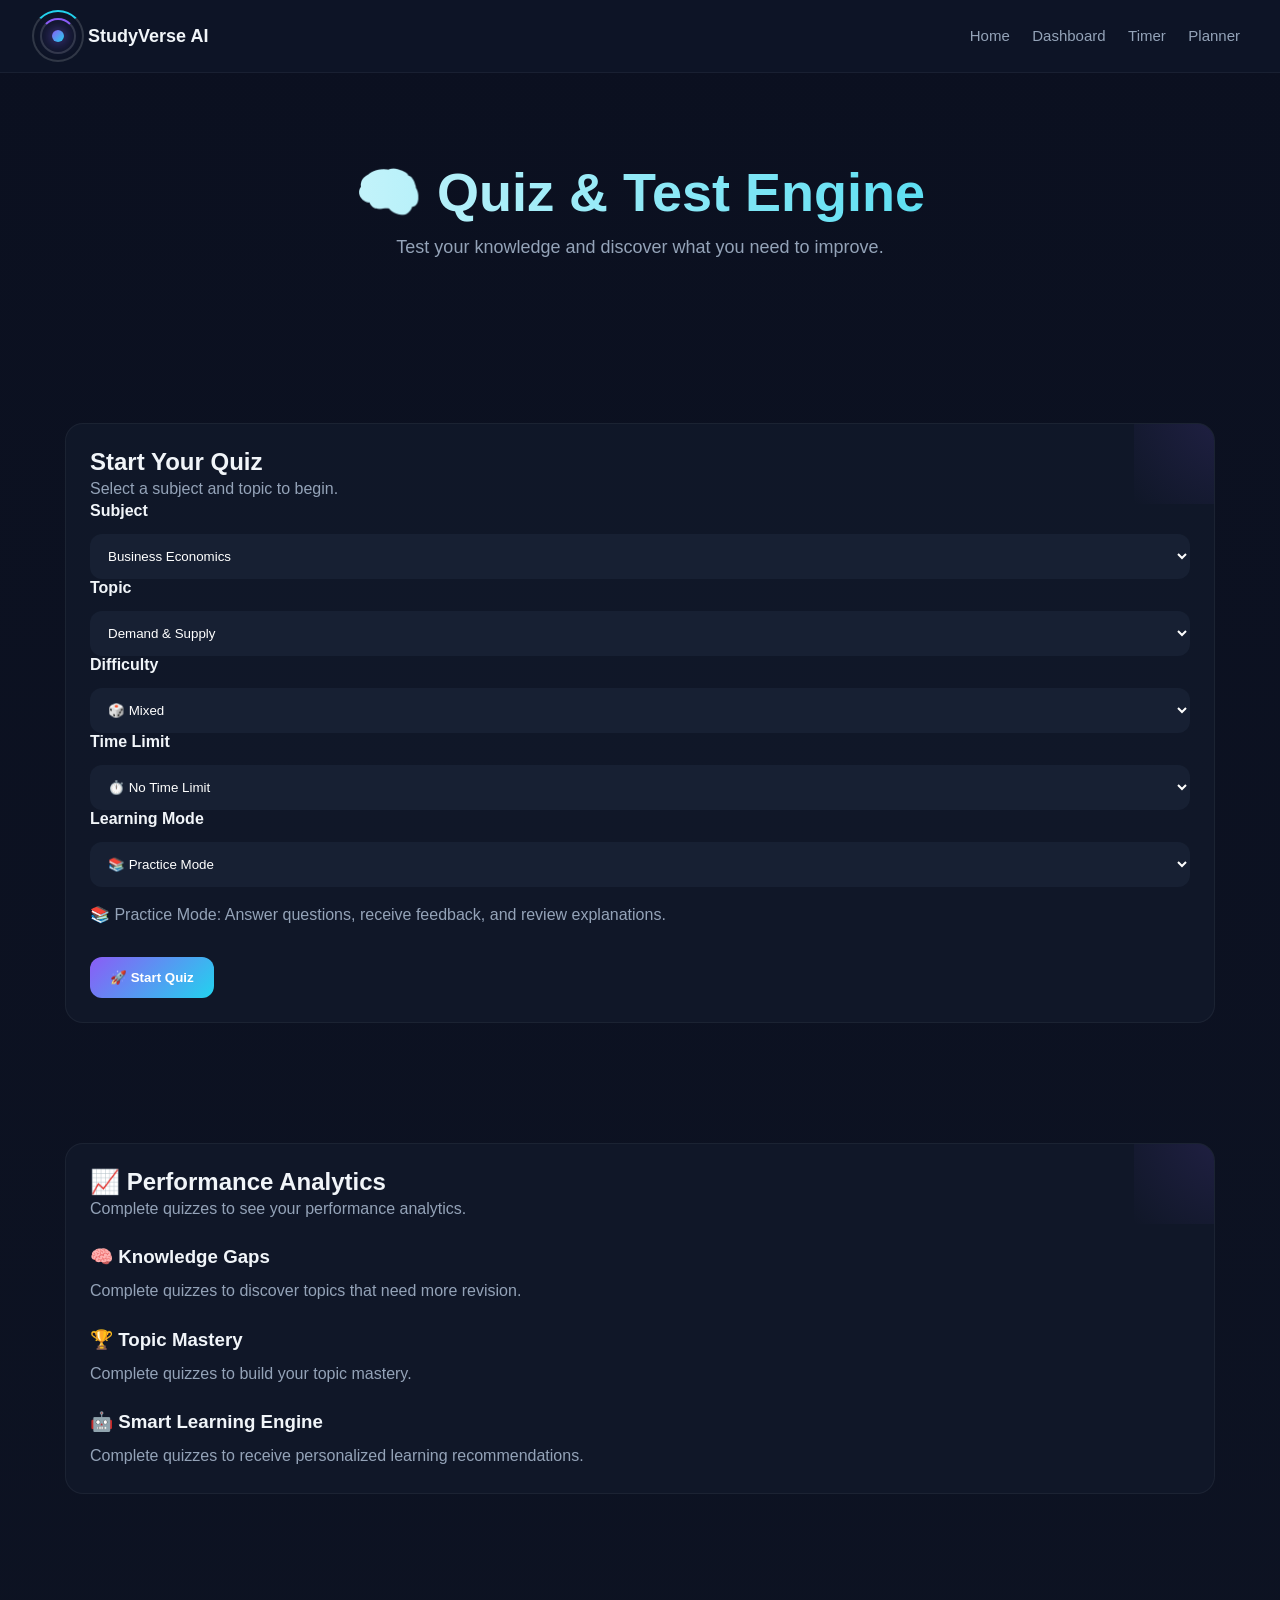
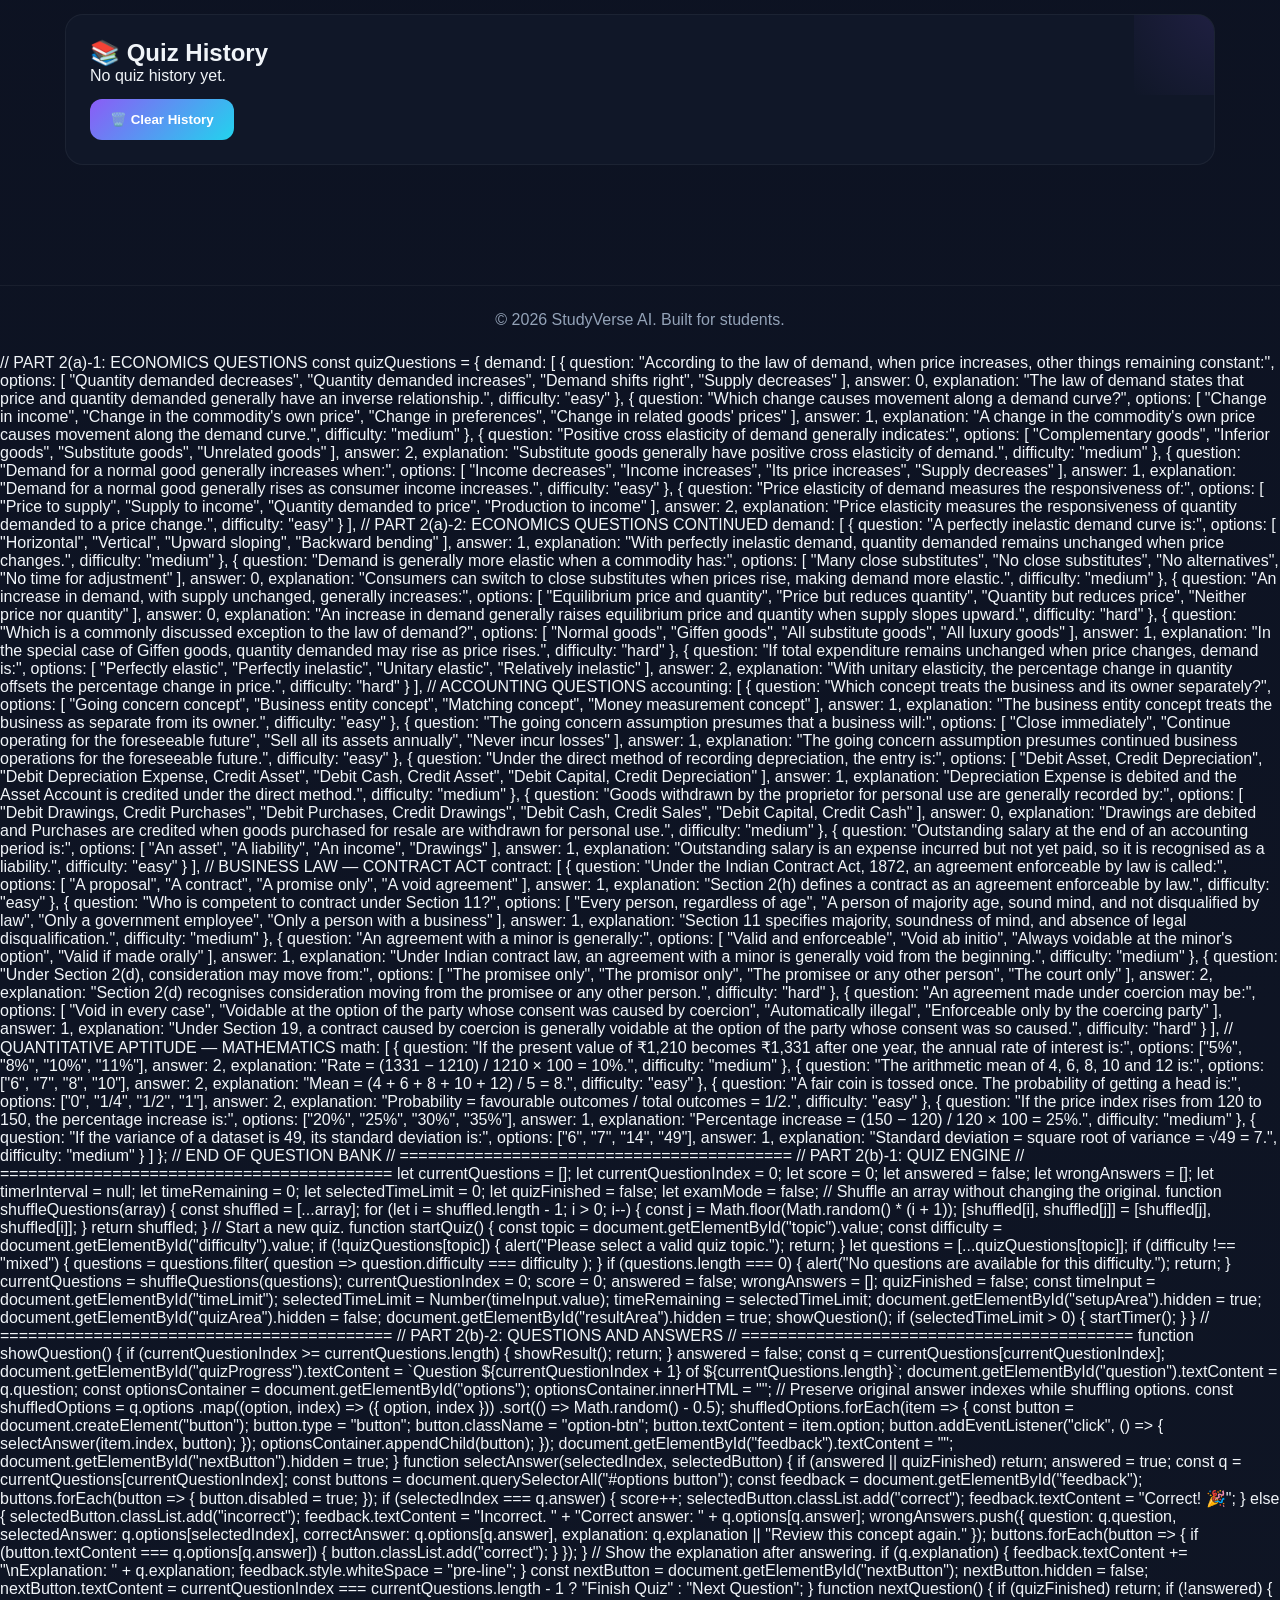
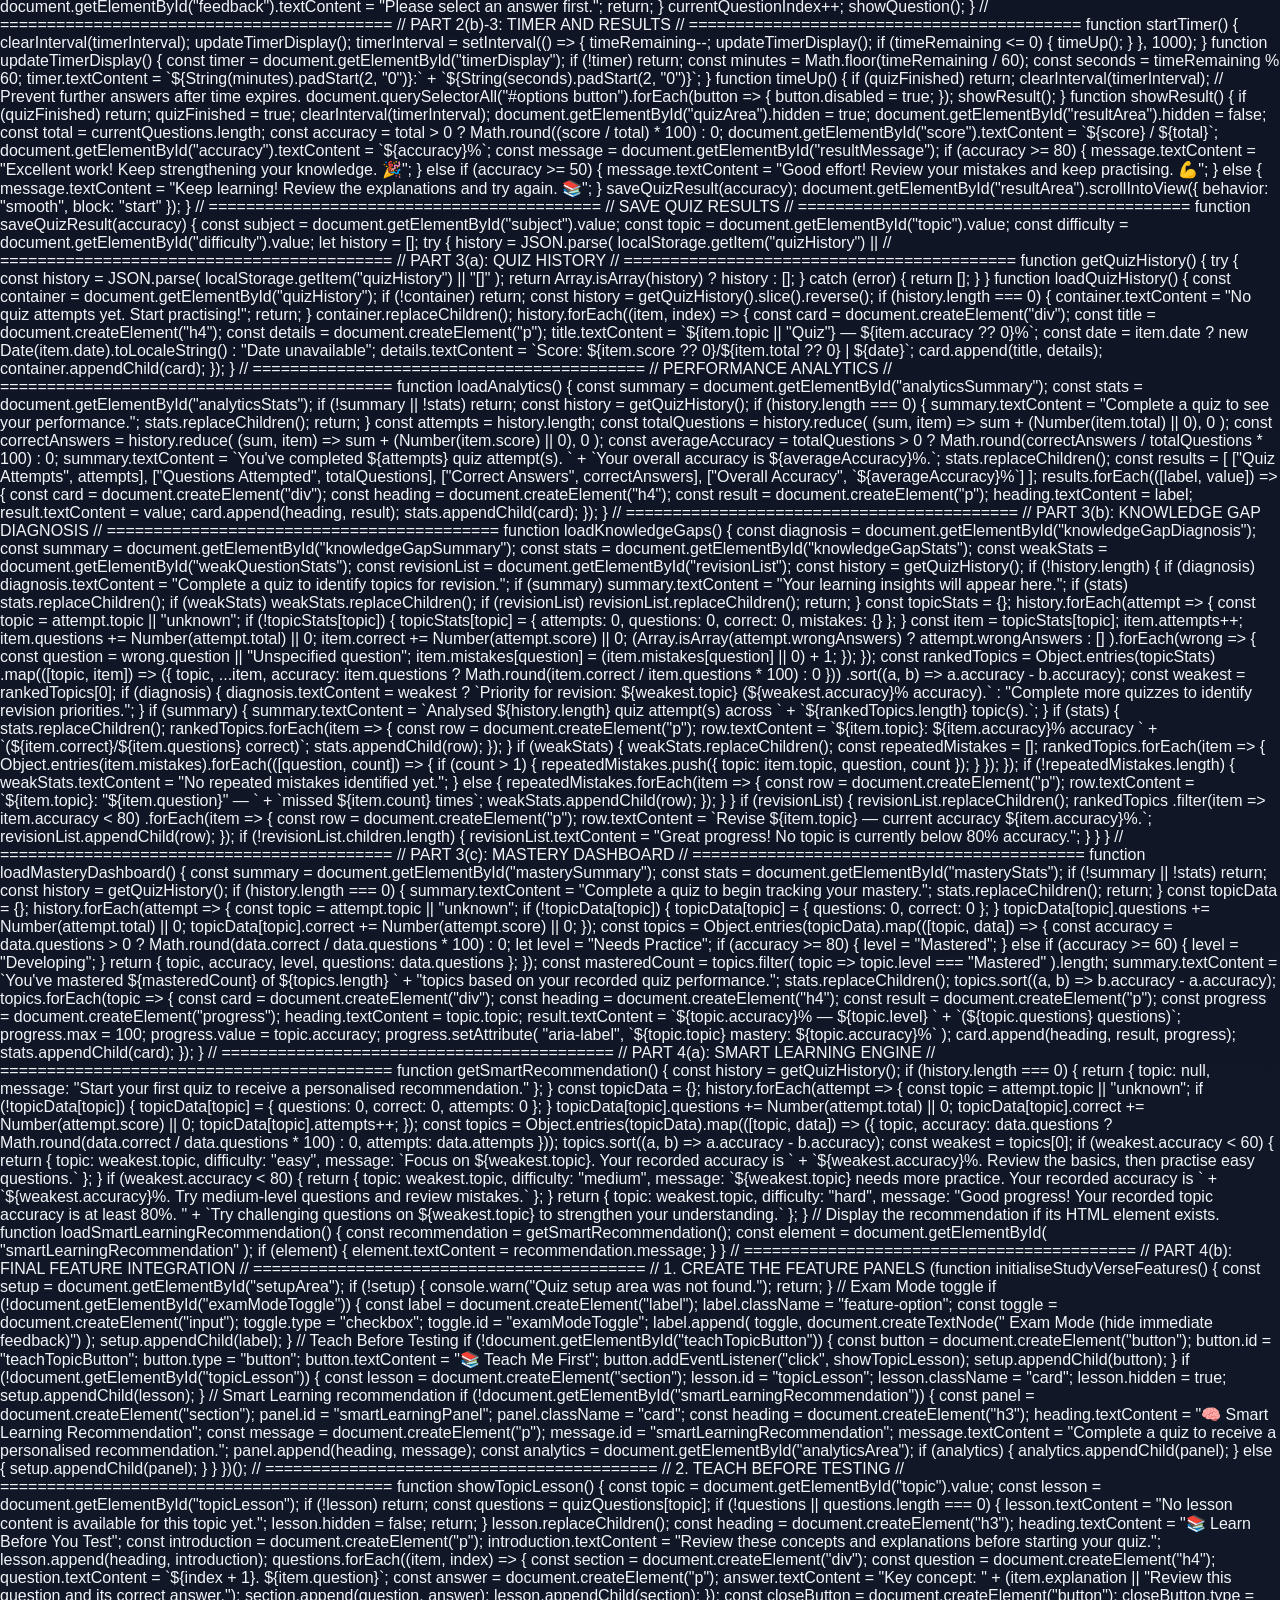
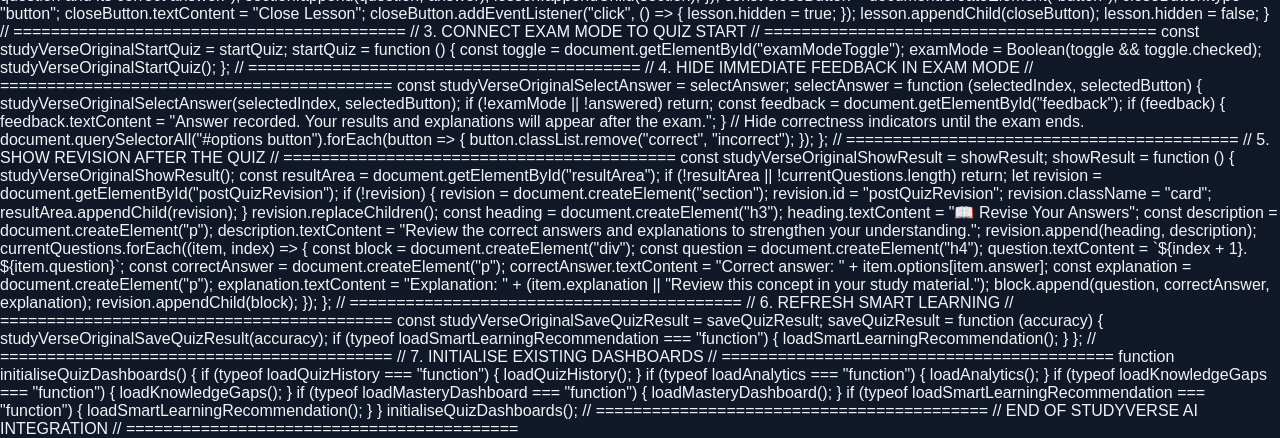
==== quiz.html @ 7af5826f "Update quiz.html" ====
<!DOCTYPE html>
<html lang="en">

<head>

<meta charset="UTF-8">

<meta name="viewport"
content="width=device-width, initial-scale=1.0">

<meta name="theme-color" content="#0b1020">

<meta name="description"
content="StudyVerse AI Quiz & Test Engine helps students practice, track performance, identify knowledge gaps, and improve through personalized revision.">

<title>Quiz & Test Engine - StudyVerse AI</title>

<link rel="stylesheet" href="style.css">

</head>

<body>

<!-- =========================================
     NAVBAR
========================================= -->

<nav>

  <div class="logo">

    <div class="logo-symbol">

      <span class="core"></span>
      <span class="ring ring1"></span>
      <span class="ring ring2"></span>

    </div>

    <span class="logo-text">
      StudyVerse AI
    </span>

  </div>

  <div>

    <a href="index.html">Home</a>

    <a href="dashboard.html">Dashboard</a>

    <a href="study.html">Timer</a>

    <a href="planner.html">Planner</a>

  </div>

</nav>


<!-- =========================================
     HERO
========================================= -->

<section class="hero">

  <h1 class="hero-title">
    🧠 Quiz & Test Engine
  </h1>

  <p class="hero-sub">
    Test your knowledge and discover what you need to improve.
  </p>

</section>


<!-- =========================================
     QUIZ SETUP
========================================= -->

<section class="container" id="setupArea">

  <div class="card">

    <h2>
      Start Your Quiz
    </h2>

    <p>
      Select a subject and topic to begin.
    </p>


    <!-- SUBJECT -->

    <label for="subject">
      <strong>Subject</strong>
    </label>

    <select id="subject">

      <option value="economics">
        Business Economics
      </option>

      <option value="accounts">
        Accounting
      </option>

      <option value="law">
        Business Law
      </option>

      <option value="qa">
        Quantitative Aptitude
      </option>

    </select>


    <!-- TOPIC -->

    <label for="topic">
      <strong>Topic</strong>
    </label>

    <select id="topic">

      <option value="demand">
        Demand & Supply
      </option>

      <option value="accounting">
        Accounting Basics
      </option>

      <option value="contract">
        Contract Law
      </option>

      <option value="math">
        Mathematics Basics
      </option>

    </select>


    <!-- DIFFICULTY -->

    <label for="difficulty">
      <strong>Difficulty</strong>
    </label>

    <select id="difficulty">

      <option value="mixed">
        🎲 Mixed
      </option>

      <option value="easy">
        🟢 Easy
      </option>

      <option value="medium">
        🟡 Medium
      </option>

      <option value="hard">
        🔴 Hard
      </option>

    </select>


    <!-- TIME LIMIT -->

    <label for="timeLimit">
      <strong>Time Limit</strong>
    </label>

    <select id="timeLimit">

      <option value="0">
        ⏱️ No Time Limit
      </option>

      <option value="60">
        ⏱️ 1 Minute
      </option>

      <option value="300">
        ⏱️ 5 Minutes
      </option>

      <option value="600">
        ⏱️ 10 Minutes
      </option>

      <option value="900">
        ⏱️ 15 Minutes
      </option>

    </select>


    <!-- =====================================
         LEARNING MODE
    ====================================== -->

    <label for="learningMode">
      <strong>Learning Mode</strong>
    </label>

    <select id="learningMode">

      <option value="practice">
        📚 Practice Mode
      </option>

      <option value="teach">
        🧑‍🏫 Teach → Test → Revise
      </option>

      <option value="exam">
        📝 Exam Mode
      </option>

    </select>


    <!-- =====================================
         LEARNING MODE DESCRIPTION
    ====================================== -->

    <div
      id="learningModeDescription"
      style="margin:15px 0;"
    >

      <p>
        📚 Practice Mode: Answer questions, receive feedback,
        and review explanations.
      </p>

    </div>


    <!-- =====================================
         EXAM MODE SETTINGS
    ====================================== -->

    <div
      id="examSettings"
      style="display:none; margin:15px 0;"
    >

      <h3>
        📝 Exam Mode Settings
      </h3>

      <p>
        Test yourself under exam-style conditions.
      </p>

      <label for="examQuestionCount">
        <strong>Number of Questions</strong>
      </label>

      <select id="examQuestionCount">

        <option value="5">
          5 Questions
        </option>

        <option value="10" selected>
          10 Questions
        </option>

        <option value="15">
          15 Questions
        </option>

        <option value="20">
          20 Questions
        </option>

        <option value="all">
          All Available Questions
        </option>

      </select>

      <p>
        In Exam Mode, answers and explanations are shown
        after the test ends.
      </p>

    </div>


    <!-- =====================================
         TEACH MODE INTRODUCTION
    ====================================== -->

    <div
      id="teachModeIntroduction"
      style="display:none; margin:15px 0;"
    >

      <h3>
        🧑‍🏫 Teach → Test → Revise
      </h3>

      <p>
        First review the learning guidance, then test your
        understanding, and finally revise the questions you
        answered incorrectly.
      </p>

      <p>
        Your revision recommendations will be based on
        your quiz performance.
      </p>

    </div>


    <!-- =====================================
         START BUTTON
    ====================================== -->

    <button
      type="button"
      id="startQuizButton"
      onclick="startQuiz()"
    >

      🚀 Start Quiz

    </button>

  </div>

</section>


<!-- =========================================
     TEACH MODE LEARNING PANEL
========================================= -->

<section
  class="container"
  id="teachPanel"
  style="display:none;"
>

  <div class="card">

    <h2>
      🧑‍🏫 Learn Before You Test
    </h2>

    <p id="teachTopicTitle">
      Topic Learning Guide
    </p>

    <div id="teachLearningContent">

      <p>
        Review the key concepts before starting your test.
      </p>

    </div>

    <button
      type="button"
      id="beginTeachTestButton"
    >

      Start Test →

    </button>

  </div>

</section>


<!-- =========================================
     QUIZ AREA
========================================= -->

<section
  class="container"
  id="quizArea"
  style="display:none;"
>

  <div class="card">


    <!-- QUIZ MODE LABEL -->

    <p id="quizModeLabel"></p>


    <!-- QUIZ PROGRESS -->

    <div id="quizProgress"></div>


    <!-- TIMER -->

    <div
      id="quizTimer"
      style="
        display:none;
        font-size:20px;
        font-weight:bold;
        text-align:center;
        margin:15px 0;
      "
    >

      ⏱️ Time:

      <span id="timerDisplay">
        00:00
      </span>

    </div>


    <!-- QUESTION -->

    <h2 id="question"></h2>


    <!-- OPTIONS -->

    <div id="options"></div>


    <!-- FEEDBACK -->

    <p id="feedback"></p>


    <!-- EXPLANATION -->

    <div
      id="answerExplanation"
      style="display:none; margin-top:15px;"
    ></div>


    <!-- NEXT BUTTON -->

    <button
      type="button"
      id="nextButton"
      onclick="nextQuestion()"
      style="display:none;"
    >

      Next Question →

    </button>


    <!-- EXAM SUBMIT BUTTON -->

    <button
      type="button"
      id="submitExamButton"
      style="display:none;"
    >

      Submit Exam

    </button>

  </div>

</section>


<!-- =========================================
     RESULT AREA
========================================= -->

<section
  class="container"
  id="resultArea"
  style="display:none;"
>

  <div class="card">

    <h2>
      🎉 Quiz Complete!
    </h2>


    <p id="score">
      Score: 0 / 0
    </p>


    <p id="accuracy">
      Accuracy: 0%
    </p>


    <p id="resultMessage"></p>


    <!-- EXAM REVIEW -->

    <div
      id="examReview"
      style="display:none; margin-top:20px;"
    ></div>


    <!-- TEACH MODE REVISION -->

    <div
      id="teachRevision"
      style="display:none; margin-top:20px;"
    ></div>


    <button
      type="button"
      onclick="location.reload()"
    >

      🔄 Try Again

    </button>


    <button
      type="button"
      onclick="location.href='index.html'"
    >

      ← Back to Tools

    </button>

  </div>

</section>


<!-- =========================================
     PERFORMANCE ANALYTICS
========================================= -->

<section
  class="container"
  id="analyticsArea"
>

  <div class="card">

    <h2>
      📈 Performance Analytics
    </h2>


    <p id="analyticsSummary">

      Complete quizzes to see your performance analytics.

    </p>


    <div id="analyticsStats"></div>


    <!-- =====================================
         KNOWLEDGE GAP AREA
    ====================================== -->

    <div
      id="knowledgeGapArea"
      style="margin-top:25px;"
    >

      <div
        id="knowledgeGapDiagnosis"
        style="margin-bottom:20px;"
      ></div>


      <h3>
        🧠 Knowledge Gaps
      </h3>


      <p id="knowledgeGapSummary">

        Complete quizzes to discover topics that need more revision.

      </p>


      <div id="knowledgeGapStats"></div>


      <div
        id="weakQuestionStats"
        style="margin-top:20px;"
      ></div>


      <div
        id="revisionList"
        style="margin-top:20px;"
      ></div>

    </div>


    <!-- =====================================
         MASTERY DASHBOARD
    ====================================== -->

    <div
      id="masteryArea"
      style="margin-top:25px;"
    >

      <h3>
        🏆 Topic Mastery
      </h3>


      <p id="masterySummary">

        Complete quizzes to build your topic mastery.

      </p>


      <div id="masteryStats"></div>

    </div>


    <!-- =====================================
         SMART LEARNING ENGINE
    ====================================== -->

    <div
      id="smartLearningArea"
      style="margin-top:25px;"
    >

      <h3>
        🤖 Smart Learning Engine
      </h3>


      <p id="smartLearningSummary">

        Complete quizzes to receive personalized learning recommendations.

      </p>


      <div id="smartLearningRecommendations"></div>


      <div id="smartLearningNextStep"></div>

    </div>

  </div>

</section>


<!-- =========================================
     QUIZ HISTORY
========================================= -->

<section
  class="container"
  id="quizHistoryArea"
>

  <div class="card">

    <h2>
      📚 Quiz History
    </h2>


    <div id="quizHistory">

      No quiz history yet.

    </div>


    <button
      type="button"
      onclick="clearQuizHistory()"
    >

      🗑️ Clear History

    </button>

  </div>

</section>


<!-- =========================================
     FOOTER
========================================= -->

<footer>

  <p>
    © 2026 StudyVerse AI. Built for students.
  </p>

</footer>


<!-- =========================================
     QUIZ JAVASCRIPT
     PART 2 CONTINUES HERE
========================================= -->
// PART 2(a)-1: ECONOMICS QUESTIONS

const quizQuestions = {
    demand: [
        {
            question: "According to the law of demand, when price increases, other things remaining constant:",
            options: [
                "Quantity demanded decreases",
                "Quantity demanded increases",
                "Demand shifts right",
                "Supply decreases"
            ],
            answer: 0,
            explanation: "The law of demand states that price and quantity demanded generally have an inverse relationship.",
            difficulty: "easy"
        },
        {
            question: "Which change causes movement along a demand curve?",
            options: [
                "Change in income",
                "Change in the commodity's own price",
                "Change in preferences",
                "Change in related goods' prices"
            ],
            answer: 1,
            explanation: "A change in the commodity's own price causes movement along the demand curve.",
            difficulty: "medium"
        },
        {
            question: "Positive cross elasticity of demand generally indicates:",
            options: [
                "Complementary goods",
                "Inferior goods",
                "Substitute goods",
                "Unrelated goods"
            ],
            answer: 2,
            explanation: "Substitute goods generally have positive cross elasticity of demand.",
            difficulty: "medium"
        },
        {
            question: "Demand for a normal good generally increases when:",
            options: [
                "Income decreases",
                "Income increases",
                "Its price increases",
                "Supply decreases"
            ],
            answer: 1,
            explanation: "Demand for a normal good generally rises as consumer income increases.",
            difficulty: "easy"
        },
        {
            question: "Price elasticity of demand measures the responsiveness of:",
            options: [
                "Price to supply",
                "Supply to income",
                "Quantity demanded to price",
                "Production to income"
            ],
            answer: 2,
            explanation: "Price elasticity measures the responsiveness of quantity demanded to a price change.",
            difficulty: "easy"
        }
    ],
// PART 2(a)-2: ECONOMICS QUESTIONS CONTINUED

    demand: [
        {
            question: "A perfectly inelastic demand curve is:",
            options: [
                "Horizontal",
                "Vertical",
                "Upward sloping",
                "Backward bending"
            ],
            answer: 1,
            explanation: "With perfectly inelastic demand, quantity demanded remains unchanged when price changes.",
            difficulty: "medium"
        },
        {
            question: "Demand is generally more elastic when a commodity has:",
            options: [
                "Many close substitutes",
                "No close substitutes",
                "No alternatives",
                "No time for adjustment"
            ],
            answer: 0,
            explanation: "Consumers can switch to close substitutes when prices rise, making demand more elastic.",
            difficulty: "medium"
        },
        {
            question: "An increase in demand, with supply unchanged, generally increases:",
            options: [
                "Equilibrium price and quantity",
                "Price but reduces quantity",
                "Quantity but reduces price",
                "Neither price nor quantity"
            ],
            answer: 0,
            explanation: "An increase in demand generally raises equilibrium price and quantity when supply slopes upward.",
            difficulty: "hard"
        },
        {
            question: "Which is a commonly discussed exception to the law of demand?",
            options: [
                "Normal goods",
                "Giffen goods",
                "All substitute goods",
                "All luxury goods"
            ],
            answer: 1,
            explanation: "In the special case of Giffen goods, quantity demanded may rise as price rises.",
            difficulty: "hard"
        },
        {
            question: "If total expenditure remains unchanged when price changes, demand is:",
            options: [
                "Perfectly elastic",
                "Perfectly inelastic",
                "Unitary elastic",
                "Relatively inelastic"
            ],
            answer: 2,
            explanation: "With unitary elasticity, the percentage change in quantity offsets the percentage change in price.",
            difficulty: "hard"
        }
    ],
// ACCOUNTING QUESTIONS

    accounting: [
        {
            question: "Which concept treats the business and its owner separately?",
            options: [
                "Going concern concept",
                "Business entity concept",
                "Matching concept",
                "Money measurement concept"
            ],
            answer: 1,
            explanation: "The business entity concept treats the business as separate from its owner.",
            difficulty: "easy"
        },
        {
            question: "The going concern assumption presumes that a business will:",
            options: [
                "Close immediately",
                "Continue operating for the foreseeable future",
                "Sell all its assets annually",
                "Never incur losses"
            ],
            answer: 1,
            explanation: "The going concern assumption presumes continued business operations for the foreseeable future.",
            difficulty: "easy"
        },
        {
            question: "Under the direct method of recording depreciation, the entry is:",
            options: [
                "Debit Asset, Credit Depreciation",
                "Debit Depreciation Expense, Credit Asset",
                "Debit Cash, Credit Asset",
                "Debit Capital, Credit Depreciation"
            ],
            answer: 1,
            explanation: "Depreciation Expense is debited and the Asset Account is credited under the direct method.",
            difficulty: "medium"
        },
        {
            question: "Goods withdrawn by the proprietor for personal use are generally recorded by:",
            options: [
                "Debit Drawings, Credit Purchases",
                "Debit Purchases, Credit Drawings",
                "Debit Cash, Credit Sales",
                "Debit Capital, Credit Cash"
            ],
            answer: 0,
            explanation: "Drawings are debited and Purchases are credited when goods purchased for resale are withdrawn for personal use.",
            difficulty: "medium"
        },
        {
            question: "Outstanding salary at the end of an accounting period is:",
            options: [
                "An asset",
                "A liability",
                "An income",
                "Drawings"
            ],
            answer: 1,
            explanation: "Outstanding salary is an expense incurred but not yet paid, so it is recognised as a liability.",
            difficulty: "easy"
        }
    ],
// BUSINESS LAW — CONTRACT ACT

    contract: [
        {
            question: "Under the Indian Contract Act, 1872, an agreement enforceable by law is called:",
            options: [
                "A proposal",
                "A contract",
                "A promise only",
                "A void agreement"
            ],
            answer: 1,
            explanation: "Section 2(h) defines a contract as an agreement enforceable by law.",
            difficulty: "easy"
        },
        {
            question: "Who is competent to contract under Section 11?",
            options: [
                "Every person, regardless of age",
                "A person of majority age, sound mind, and not disqualified by law",
                "Only a government employee",
                "Only a person with a business"
            ],
            answer: 1,
            explanation: "Section 11 specifies majority, soundness of mind, and absence of legal disqualification.",
            difficulty: "medium"
        },
        {
            question: "An agreement with a minor is generally:",
            options: [
                "Valid and enforceable",
                "Void ab initio",
                "Always voidable at the minor's option",
                "Valid if made orally"
            ],
            answer: 1,
            explanation: "Under Indian contract law, an agreement with a minor is generally void from the beginning.",
            difficulty: "medium"
        },
        {
            question: "Under Section 2(d), consideration may move from:",
            options: [
                "The promisee only",
                "The promisor only",
                "The promisee or any other person",
                "The court only"
            ],
            answer: 2,
            explanation: "Section 2(d) recognises consideration moving from the promisee or any other person.",
            difficulty: "hard"
        },
        {
            question: "An agreement made under coercion may be:",
            options: [
                "Void in every case",
                "Voidable at the option of the party whose consent was caused by coercion",
                "Automatically illegal",
                "Enforceable only by the coercing party"
            ],
            answer: 1,
            explanation: "Under Section 19, a contract caused by coercion is generally voidable at the option of the party whose consent was so caused.",
            difficulty: "hard"
        }
    ],
// QUANTITATIVE APTITUDE — MATHEMATICS

    math: [
        {
            question: "If the present value of ₹1,210 becomes ₹1,331 after one year, the annual rate of interest is:",
            options: ["5%", "8%", "10%", "11%"],
            answer: 2,
            explanation: "Rate = (1331 − 1210) / 1210 × 100 = 10%.",
            difficulty: "medium"
        },
        {
            question: "The arithmetic mean of 4, 6, 8, 10 and 12 is:",
            options: ["6", "7", "8", "10"],
            answer: 2,
            explanation: "Mean = (4 + 6 + 8 + 10 + 12) / 5 = 8.",
            difficulty: "easy"
        },
        {
            question: "A fair coin is tossed once. The probability of getting a head is:",
            options: ["0", "1/4", "1/2", "1"],
            answer: 2,
            explanation: "Probability = favourable outcomes / total outcomes = 1/2.",
            difficulty: "easy"
        },
        {
            question: "If the price index rises from 120 to 150, the percentage increase is:",
            options: ["20%", "25%", "30%", "35%"],
            answer: 1,
            explanation: "Percentage increase = (150 − 120) / 120 × 100 = 25%.",
            difficulty: "medium"
        },
        {
            question: "If the variance of a dataset is 49, its standard deviation is:",
            options: ["6", "7", "14", "49"],
            answer: 1,
            explanation: "Standard deviation = square root of variance = √49 = 7.",
            difficulty: "medium"
        }
    ]

};

// END OF QUESTION BANK

// ==========================================
// PART 2(b)-1: QUIZ ENGINE
// ==========================================

let currentQuestions = [];
let currentQuestionIndex = 0;
let score = 0;
let answered = false;
let wrongAnswers = [];
let timerInterval = null;
let timeRemaining = 0;
let selectedTimeLimit = 0;
let quizFinished = false;
let examMode = false;

// Shuffle an array without changing the original.
function shuffleQuestions(array) {
    const shuffled = [...array];

    for (let i = shuffled.length - 1; i > 0; i--) {
        const j = Math.floor(Math.random() * (i + 1));

        [shuffled[i], shuffled[j]] =
            [shuffled[j], shuffled[i]];
    }

    return shuffled;
}

// Start a new quiz.
function startQuiz() {
    const topic = document.getElementById("topic").value;
    const difficulty = document.getElementById("difficulty").value;

    if (!quizQuestions[topic]) {
        alert("Please select a valid quiz topic.");
        return;
    }

    let questions = [...quizQuestions[topic]];

    if (difficulty !== "mixed") {
        questions = questions.filter(
            question => question.difficulty === difficulty
        );
    }

    if (questions.length === 0) {
        alert("No questions are available for this difficulty.");
        return;
    }

    currentQuestions = shuffleQuestions(questions);
    currentQuestionIndex = 0;
    score = 0;
    answered = false;
    wrongAnswers = [];
    quizFinished = false;

    const timeInput = document.getElementById("timeLimit");

    selectedTimeLimit = Number(timeInput.value);
    timeRemaining = selectedTimeLimit;

    document.getElementById("setupArea").hidden = true;
    document.getElementById("quizArea").hidden = false;
    document.getElementById("resultArea").hidden = true;

    showQuestion();

    if (selectedTimeLimit > 0) {
        startTimer();
    }
}
// ==========================================
// PART 2(b)-2: QUESTIONS AND ANSWERS
// ==========================================

function showQuestion() {
    if (currentQuestionIndex >= currentQuestions.length) {
        showResult();
        return;
    }

    answered = false;

    const q = currentQuestions[currentQuestionIndex];

    document.getElementById("quizProgress").textContent =
        `Question ${currentQuestionIndex + 1} of ${currentQuestions.length}`;

    document.getElementById("question").textContent = q.question;

    const optionsContainer = document.getElementById("options");
    optionsContainer.innerHTML = "";

    // Preserve original answer indexes while shuffling options.
    const shuffledOptions = q.options
        .map((option, index) => ({ option, index }))
        .sort(() => Math.random() - 0.5);

    shuffledOptions.forEach(item => {
        const button = document.createElement("button");

        button.type = "button";
        button.className = "option-btn";
        button.textContent = item.option;

        button.addEventListener("click", () => {
            selectAnswer(item.index, button);
        });

        optionsContainer.appendChild(button);
    });

    document.getElementById("feedback").textContent = "";
    document.getElementById("nextButton").hidden = true;
}

function selectAnswer(selectedIndex, selectedButton) {
    if (answered || quizFinished) return;

    answered = true;

    const q = currentQuestions[currentQuestionIndex];
    const buttons = document.querySelectorAll("#options button");
    const feedback = document.getElementById("feedback");

    buttons.forEach(button => {
        button.disabled = true;
    });

    if (selectedIndex === q.answer) {
        score++;

        selectedButton.classList.add("correct");
        feedback.textContent = "Correct! 🎉";
    } else {
        selectedButton.classList.add("incorrect");

        feedback.textContent =
            "Incorrect. " +
            "Correct answer: " + q.options[q.answer];

        wrongAnswers.push({
            question: q.question,
            selectedAnswer: q.options[selectedIndex],
            correctAnswer: q.options[q.answer],
            explanation: q.explanation || "Review this concept again."
        });

        buttons.forEach(button => {
            if (button.textContent === q.options[q.answer]) {
                button.classList.add("correct");
            }
        });
    }

    // Show the explanation after answering.
    if (q.explanation) {
        feedback.textContent += "\nExplanation: " + q.explanation;
        feedback.style.whiteSpace = "pre-line";
    }

    const nextButton = document.getElementById("nextButton");
    nextButton.hidden = false;

    nextButton.textContent =
        currentQuestionIndex === currentQuestions.length - 1
            ? "Finish Quiz"
            : "Next Question";
}

function nextQuestion() {
    if (quizFinished) return;

    if (!answered) {
        document.getElementById("feedback").textContent =
            "Please select an answer first.";
        return;
    }

    currentQuestionIndex++;
    showQuestion();
}
// ==========================================
// PART 2(b)-3: TIMER AND RESULTS
// ==========================================

function startTimer() {
    clearInterval(timerInterval);

    updateTimerDisplay();

    timerInterval = setInterval(() => {
        timeRemaining--;

        updateTimerDisplay();

        if (timeRemaining <= 0) {
            timeUp();
        }
    }, 1000);
}

function updateTimerDisplay() {
    const timer = document.getElementById("timerDisplay");

    if (!timer) return;

    const minutes = Math.floor(timeRemaining / 60);
    const seconds = timeRemaining % 60;

    timer.textContent =
        `${String(minutes).padStart(2, "0")}:` +
        `${String(seconds).padStart(2, "0")}`;
}

function timeUp() {
    if (quizFinished) return;

    clearInterval(timerInterval);

    // Prevent further answers after time expires.
    document.querySelectorAll("#options button").forEach(button => {
        button.disabled = true;
    });

    showResult();
}

function showResult() {
    if (quizFinished) return;

    quizFinished = true;
    clearInterval(timerInterval);

    document.getElementById("quizArea").hidden = true;
    document.getElementById("resultArea").hidden = false;

    const total = currentQuestions.length;
    const accuracy = total > 0
        ? Math.round((score / total) * 100)
        : 0;

    document.getElementById("score").textContent =
        `${score} / ${total}`;

    document.getElementById("accuracy").textContent =
        `${accuracy}%`;

    const message = document.getElementById("resultMessage");

    if (accuracy >= 80) {
        message.textContent =
            "Excellent work! Keep strengthening your knowledge. 🎉";
    } else if (accuracy >= 50) {
        message.textContent =
            "Good effort! Review your mistakes and keep practising. 💪";
    } else {
        message.textContent =
            "Keep learning! Review the explanations and try again. 📚";
    }

    saveQuizResult(accuracy);

    document.getElementById("resultArea").scrollIntoView({
        behavior: "smooth",
        block: "start"
    });
}

// ==========================================
// SAVE QUIZ RESULTS
// ==========================================

function saveQuizResult(accuracy) {
    const subject = document.getElementById("subject").value;
    const topic = document.getElementById("topic").value;
    const difficulty = document.getElementById("difficulty").value;

    let history = [];

    try {
        history = JSON.parse(
            localStorage.getItem("quizHistory") ||
// ==========================================
// PART 3(a): QUIZ HISTORY
// ==========================================

function getQuizHistory() {
    try {
        const history = JSON.parse(
            localStorage.getItem("quizHistory") || "[]"
        );

        return Array.isArray(history) ? history : [];
    } catch (error) {
        return [];
    }
}

function loadQuizHistory() {
    const container = document.getElementById("quizHistory");

    if (!container) return;

    const history = getQuizHistory().slice().reverse();

    if (history.length === 0) {
        container.textContent = "No quiz attempts yet. Start practising!";
        return;
    }

    container.replaceChildren();

    history.forEach((item, index) => {
        const card = document.createElement("div");
        const title = document.createElement("h4");
        const details = document.createElement("p");

        title.textContent =
            `${item.topic || "Quiz"} — ${item.accuracy ?? 0}%`;

        const date = item.date
            ? new Date(item.date).toLocaleString()
            : "Date unavailable";

        details.textContent =
            `Score: ${item.score ?? 0}/${item.total ?? 0} | ${date}`;

        card.append(title, details);
        container.appendChild(card);
    });
}

// ==========================================
// PERFORMANCE ANALYTICS
// ==========================================

function loadAnalytics() {
    const summary = document.getElementById("analyticsSummary");
    const stats = document.getElementById("analyticsStats");

    if (!summary || !stats) return;

    const history = getQuizHistory();

    if (history.length === 0) {
        summary.textContent = "Complete a quiz to see your performance.";
        stats.replaceChildren();
        return;
    }

    const attempts = history.length;

    const totalQuestions = history.reduce(
        (sum, item) => sum + (Number(item.total) || 0),
        0
    );

    const correctAnswers = history.reduce(
        (sum, item) => sum + (Number(item.score) || 0),
        0
    );

    const averageAccuracy = totalQuestions > 0
        ? Math.round(correctAnswers / totalQuestions * 100)
        : 0;

    summary.textContent =
        `You've completed ${attempts} quiz attempt(s). ` +
        `Your overall accuracy is ${averageAccuracy}%.`;

    stats.replaceChildren();

    const results = [
        ["Quiz Attempts", attempts],
        ["Questions Attempted", totalQuestions],
        ["Correct Answers", correctAnswers],
        ["Overall Accuracy", `${averageAccuracy}%`]
    ];

    results.forEach(([label, value]) => {
        const card = document.createElement("div");
        const heading = document.createElement("h4");
        const result = document.createElement("p");

        heading.textContent = label;
        result.textContent = value;

        card.append(heading, result);
        stats.appendChild(card);
    });
}
// ==========================================
// PART 3(b): KNOWLEDGE GAP DIAGNOSIS
// ==========================================

function loadKnowledgeGaps() {
    const diagnosis = document.getElementById("knowledgeGapDiagnosis");
    const summary = document.getElementById("knowledgeGapSummary");
    const stats = document.getElementById("knowledgeGapStats");
    const weakStats = document.getElementById("weakQuestionStats");
    const revisionList = document.getElementById("revisionList");

    const history = getQuizHistory();

    if (!history.length) {
        if (diagnosis) diagnosis.textContent = "Complete a quiz to identify topics for revision.";
        if (summary) summary.textContent = "Your learning insights will appear here.";
        if (stats) stats.replaceChildren();
        if (weakStats) weakStats.replaceChildren();
        if (revisionList) revisionList.replaceChildren();
        return;
    }

    const topicStats = {};

    history.forEach(attempt => {
        const topic = attempt.topic || "unknown";

        if (!topicStats[topic]) {
            topicStats[topic] = {
                attempts: 0,
                questions: 0,
                correct: 0,
                mistakes: {}
            };
        }

        const item = topicStats[topic];

        item.attempts++;
        item.questions += Number(attempt.total) || 0;
        item.correct += Number(attempt.score) || 0;

        (Array.isArray(attempt.wrongAnswers)
            ? attempt.wrongAnswers
            : []
        ).forEach(wrong => {
            const question = wrong.question || "Unspecified question";

            item.mistakes[question] =
                (item.mistakes[question] || 0) + 1;
        });
    });

    const rankedTopics = Object.entries(topicStats)
        .map(([topic, item]) => ({
            topic,
            ...item,
            accuracy: item.questions
                ? Math.round(item.correct / item.questions * 100)
                : 0
        }))
        .sort((a, b) => a.accuracy - b.accuracy);

    const weakest = rankedTopics[0];

    if (diagnosis) {
        diagnosis.textContent = weakest
            ? `Priority for revision: ${weakest.topic} (${weakest.accuracy}% accuracy).`
            : "Complete more quizzes to identify revision priorities.";
    }

    if (summary) {
        summary.textContent =
            `Analysed ${history.length} quiz attempt(s) across ` +
            `${rankedTopics.length} topic(s).`;
    }

    if (stats) {
        stats.replaceChildren();

        rankedTopics.forEach(item => {
            const row = document.createElement("p");

            row.textContent =
                `${item.topic}: ${item.accuracy}% accuracy ` +
                `(${item.correct}/${item.questions} correct)`;

            stats.appendChild(row);
        });
    }

    if (weakStats) {
        weakStats.replaceChildren();

        const repeatedMistakes = [];

        rankedTopics.forEach(item => {
            Object.entries(item.mistakes).forEach(([question, count]) => {
                if (count > 1) {
                    repeatedMistakes.push({
                        topic: item.topic,
                        question,
                        count
                    });
                }
            });
        });

        if (!repeatedMistakes.length) {
            weakStats.textContent = "No repeated mistakes identified yet.";
        } else {
            repeatedMistakes.forEach(item => {
                const row = document.createElement("p");

                row.textContent =
                    `${item.topic}: "${item.question}" — ` +
                    `missed ${item.count} times`;

                weakStats.appendChild(row);
            });
        }
    }

    if (revisionList) {
        revisionList.replaceChildren();

        rankedTopics
            .filter(item => item.accuracy < 80)
            .forEach(item => {
                const row = document.createElement("p");

                row.textContent =
                    `Revise ${item.topic} — current accuracy ${item.accuracy}%.`;

                revisionList.appendChild(row);
            });

        if (!revisionList.children.length) {
            revisionList.textContent =
                "Great progress! No topic is currently below 80% accuracy.";
        }
    }
}

// ==========================================
// PART 3(c): MASTERY DASHBOARD
// ==========================================

function loadMasteryDashboard() {
    const summary = document.getElementById("masterySummary");
    const stats = document.getElementById("masteryStats");

    if (!summary || !stats) return;

    const history = getQuizHistory();

    if (history.length === 0) {
        summary.textContent =
            "Complete a quiz to begin tracking your mastery.";
        stats.replaceChildren();
        return;
    }

    const topicData = {};

    history.forEach(attempt => {
        const topic = attempt.topic || "unknown";

        if (!topicData[topic]) {
            topicData[topic] = {
                questions: 0,
                correct: 0
            };
        }

        topicData[topic].questions += Number(attempt.total) || 0;
        topicData[topic].correct += Number(attempt.score) || 0;
    });

    const topics = Object.entries(topicData).map(([topic, data]) => {
        const accuracy = data.questions > 0
            ? Math.round(data.correct / data.questions * 100)
            : 0;

        let level = "Needs Practice";

        if (accuracy >= 80) {
            level = "Mastered";
        } else if (accuracy >= 60) {
            level = "Developing";
        }

        return {
            topic,
            accuracy,
            level,
            questions: data.questions
        };
    });

    const masteredCount = topics.filter(
        topic => topic.level === "Mastered"
    ).length;

    summary.textContent =
        `You've mastered ${masteredCount} of ${topics.length} ` +
        "topics based on your recorded quiz performance.";

    stats.replaceChildren();

    topics.sort((a, b) => b.accuracy - a.accuracy);

    topics.forEach(topic => {
        const card = document.createElement("div");
        const heading = document.createElement("h4");
        const result = document.createElement("p");
        const progress = document.createElement("progress");

        heading.textContent = topic.topic;
        result.textContent =
            `${topic.accuracy}% — ${topic.level} ` +
            `(${topic.questions} questions)`;

        progress.max = 100;
        progress.value = topic.accuracy;
        progress.setAttribute(
            "aria-label",
            `${topic.topic} mastery: ${topic.accuracy}%`
        );

        card.append(heading, result, progress);
        stats.appendChild(card);
    });
}
// ==========================================
// PART 4(a): SMART LEARNING ENGINE
// ==========================================

function getSmartRecommendation() {
    const history = getQuizHistory();

    if (history.length === 0) {
        return {
            topic: null,
            message: "Start your first quiz to receive a personalised recommendation."
        };
    }

    const topicData = {};

    history.forEach(attempt => {
        const topic = attempt.topic || "unknown";

        if (!topicData[topic]) {
            topicData[topic] = {
                questions: 0,
                correct: 0,
                attempts: 0
            };
        }

        topicData[topic].questions += Number(attempt.total) || 0;
        topicData[topic].correct += Number(attempt.score) || 0;
        topicData[topic].attempts++;
    });

    const topics = Object.entries(topicData).map(([topic, data]) => ({
        topic,
        accuracy: data.questions
            ? Math.round(data.correct / data.questions * 100)
            : 0,
        attempts: data.attempts
    }));

    topics.sort((a, b) => a.accuracy - b.accuracy);

    const weakest = topics[0];

    if (weakest.accuracy < 60) {
        return {
            topic: weakest.topic,
            difficulty: "easy",
            message:
                `Focus on ${weakest.topic}. Your recorded accuracy is ` +
                `${weakest.accuracy}%. Review the basics, then practise easy questions.`
        };
    }

    if (weakest.accuracy < 80) {
        return {
            topic: weakest.topic,
            difficulty: "medium",
            message:
                `${weakest.topic} needs more practice. Your recorded accuracy is ` +
                `${weakest.accuracy}%. Try medium-level questions and review mistakes.`
        };
    }

    return {
        topic: weakest.topic,
        difficulty: "hard",
        message:
            "Good progress! Your recorded topic accuracy is at least 80%. " +
            `Try challenging questions on ${weakest.topic} to strengthen your understanding.`
    };
}

// Display the recommendation if its HTML element exists.
function loadSmartLearningRecommendation() {
    const recommendation = getSmartRecommendation();

    const element = document.getElementById(
        "smartLearningRecommendation"
    );

    if (element) {
        element.textContent = recommendation.message;
    }
}
// ==========================================
// PART 4(b): FINAL FEATURE INTEGRATION
// ==========================================

// 1. CREATE THE FEATURE PANELS
(function initialiseStudyVerseFeatures() {
    const setup = document.getElementById("setupArea");

    if (!setup) {
        console.warn("Quiz setup area was not found.");
        return;
    }

    // Exam Mode toggle
    if (!document.getElementById("examModeToggle")) {
        const label = document.createElement("label");
        label.className = "feature-option";

        const toggle = document.createElement("input");
        toggle.type = "checkbox";
        toggle.id = "examModeToggle";

        label.append(
            toggle,
            document.createTextNode(" Exam Mode (hide immediate feedback)")
        );

        setup.appendChild(label);
    }

    // Teach Before Testing
    if (!document.getElementById("teachTopicButton")) {
        const button = document.createElement("button");

        button.id = "teachTopicButton";
        button.type = "button";
        button.textContent = "📚 Teach Me First";

        button.addEventListener("click", showTopicLesson);

        setup.appendChild(button);
    }

    if (!document.getElementById("topicLesson")) {
        const lesson = document.createElement("section");

        lesson.id = "topicLesson";
        lesson.className = "card";
        lesson.hidden = true;

        setup.appendChild(lesson);
    }

    // Smart Learning recommendation
    if (!document.getElementById("smartLearningRecommendation")) {
        const panel = document.createElement("section");

        panel.id = "smartLearningPanel";
        panel.className = "card";

        const heading = document.createElement("h3");
        heading.textContent = "🧠 Smart Learning Recommendation";

        const message = document.createElement("p");
        message.id = "smartLearningRecommendation";
        message.textContent =
            "Complete a quiz to receive a personalised recommendation.";

        panel.append(heading, message);

        const analytics = document.getElementById("analyticsArea");

        if (analytics) {
            analytics.appendChild(panel);
        } else {
            setup.appendChild(panel);
        }
    }
})();


// ==========================================
// 2. TEACH BEFORE TESTING
// ==========================================

function showTopicLesson() {
    const topic = document.getElementById("topic").value;
    const lesson = document.getElementById("topicLesson");

    if (!lesson) return;

    const questions = quizQuestions[topic];

    if (!questions || questions.length === 0) {
        lesson.textContent = "No lesson content is available for this topic yet.";
        lesson.hidden = false;
        return;
    }

    lesson.replaceChildren();

    const heading = document.createElement("h3");
    heading.textContent = "📚 Learn Before You Test";

    const introduction = document.createElement("p");
    introduction.textContent =
        "Review these concepts and explanations before starting your quiz.";

    lesson.append(heading, introduction);

    questions.forEach((item, index) => {
        const section = document.createElement("div");

        const question = document.createElement("h4");
        question.textContent = `${index + 1}. ${item.question}`;

        const answer = document.createElement("p");
        answer.textContent =
            "Key concept: " +
            (item.explanation || "Review this question and its correct answer.");

        section.append(question, answer);
        lesson.appendChild(section);
    });

    const closeButton = document.createElement("button");
    closeButton.type = "button";
    closeButton.textContent = "Close Lesson";

    closeButton.addEventListener("click", () => {
        lesson.hidden = true;
    });

    lesson.appendChild(closeButton);
    lesson.hidden = false;
}


// ==========================================
// 3. CONNECT EXAM MODE TO QUIZ START
// ==========================================

const studyVerseOriginalStartQuiz = startQuiz;

startQuiz = function () {
    const toggle = document.getElementById("examModeToggle");

    examMode = Boolean(toggle && toggle.checked);

    studyVerseOriginalStartQuiz();
};


// ==========================================
// 4. HIDE IMMEDIATE FEEDBACK IN EXAM MODE
// ==========================================

const studyVerseOriginalSelectAnswer = selectAnswer;

selectAnswer = function (selectedIndex, selectedButton) {
    studyVerseOriginalSelectAnswer(selectedIndex, selectedButton);

    if (!examMode || !answered) return;

    const feedback = document.getElementById("feedback");

    if (feedback) {
        feedback.textContent =
            "Answer recorded. Your results and explanations will appear after the exam.";
    }

    // Hide correctness indicators until the exam ends.
    document.querySelectorAll("#options button").forEach(button => {
        button.classList.remove("correct", "incorrect");
    });
};


// ==========================================
// 5. SHOW REVISION AFTER THE QUIZ
// ==========================================

const studyVerseOriginalShowResult = showResult;

showResult = function () {
    studyVerseOriginalShowResult();

    const resultArea = document.getElementById("resultArea");

    if (!resultArea || !currentQuestions.length) return;

    let revision = document.getElementById("postQuizRevision");

    if (!revision) {
        revision = document.createElement("section");
        revision.id = "postQuizRevision";
        revision.className = "card";
        resultArea.appendChild(revision);
    }

    revision.replaceChildren();

    const heading = document.createElement("h3");
    heading.textContent = "📖 Revise Your Answers";

    const description = document.createElement("p");
    description.textContent =
        "Review the correct answers and explanations to strengthen your understanding.";

    revision.append(heading, description);

    currentQuestions.forEach((item, index) => {
        const block = document.createElement("div");

        const question = document.createElement("h4");
        question.textContent = `${index + 1}. ${item.question}`;

        const correctAnswer = document.createElement("p");
        correctAnswer.textContent =
            "Correct answer: " + item.options[item.answer];

        const explanation = document.createElement("p");
        explanation.textContent =
            "Explanation: " +
            (item.explanation || "Review this concept in your study material.");

        block.append(question, correctAnswer, explanation);
        revision.appendChild(block);
    });
};


// ==========================================
// 6. REFRESH SMART LEARNING
// ==========================================

const studyVerseOriginalSaveQuizResult = saveQuizResult;

saveQuizResult = function (accuracy) {
    studyVerseOriginalSaveQuizResult(accuracy);

    if (typeof loadSmartLearningRecommendation === "function") {
        loadSmartLearningRecommendation();
    }
};


// ==========================================
// 7. INITIALISE EXISTING DASHBOARDS
// ==========================================

function initialiseQuizDashboards() {
    if (typeof loadQuizHistory === "function") {
        loadQuizHistory();
    }

    if (typeof loadAnalytics === "function") {
        loadAnalytics();
    }

    if (typeof loadKnowledgeGaps === "function") {
        loadKnowledgeGaps();
    }

    if (typeof loadMasteryDashboard === "function") {
        loadMasteryDashboard();
    }

    if (typeof loadSmartLearningRecommendation === "function") {
        loadSmartLearningRecommendation();
    }
}

initialiseQuizDashboards();

// ==========================================
// END OF STUDYVERSE AI INTEGRATION
// ==========================================
---- style.css ----
:root{
--bg:#0b1020;
--card:#121a2b;
--primary:#8b5cf6;
--secondary:#22d3ee;
--text:#f1f5f9;
--muted:#94a3b8;
--border:#1e293b;
}

*{
margin:0;
padding:0;
box-sizing:border-box;
}

html{
scroll-behavior:smooth;
}

body{
font-family:'Poppins',sans-serif;
background:linear-gradient(to bottom,#0b1020,#111827);
color:var(--text);
overflow-x:hidden;
animation:pageFade .5s ease;
}

@keyframes pageFade{
from{opacity:0;}
to{opacity:1;}
}

/* NAVBAR */
nav{
display:flex;
justify-content:space-between;
align-items:center;
padding:18px 40px;
background:rgba(15,23,42,.7);
backdrop-filter:blur(12px);
border-bottom:1px solid rgba(255,255,255,.05);
position:sticky;
top:0;
z-index:999;
}

nav a{
text-decoration:none;
color:var(--muted);
margin-left:18px;
font-size:15px;
transition:.3s;
}

nav a:hover{
color:white;
}

/* LOGO */
.logo{
display:flex;
align-items:center;
gap:12px;
font-weight:700;
font-size:18px;
}

.logo-symbol{
position:relative;
width:36px;
height:36px;
display:flex;
justify-content:center;
align-items:center;
}

.core{
width:12px;
height:12px;
background:linear-gradient(135deg,var(--primary),var(--secondary));
border-radius:50%;
position:absolute;
z-index:5;
box-shadow:0 0 15px var(--primary);
}

.ring{
position:absolute;
border-radius:50%;
border:2px solid rgba(255,255,255,.15);
}

.ring1{
width:36px;
height:36px;
animation:spin 8s linear infinite;
border-top:2px solid var(--primary);
}

.ring2{
width:52px;
height:52px;
animation:spinReverse 10s linear infinite;
border-top:2px solid var(--secondary);
}

@keyframes spin{
to{transform:rotate(360deg);}
}

@keyframes spinReverse{
to{transform:rotate(-360deg);}
}

/* INTRO */
#intro{
position:fixed;
width:100%;
height:100vh;
background:#050816;
display:flex;
justify-content:center;
align-items:center;
z-index:99999;
animation:introFade 2s ease forwards;
}

@keyframes introFade{
0%{opacity:1;}
90%{opacity:1;}
100%{opacity:0;visibility:hidden;}
}

.intro-center{
text-align:center;
animation:introZoom 2s ease;
}

@keyframes introZoom{
0%{
transform:scale(.6);
opacity:0;
}
100%{
transform:scale(1);
opacity:1;
}
}

.logo-symbol.big{
width:90px;
height:90px;
margin:auto;
}

.logo-symbol.big .ring1{
width:90px;
height:90px;
}

.logo-symbol.big .ring2{
width:120px;
height:120px;
}

#intro h1{
margin-top:30px;
font-size:34px;
background:linear-gradient(90deg,var(--primary),var(--secondary));
-webkit-background-clip:text;
-webkit-text-fill-color:transparent;
}

/* HERO */
.hero{
text-align:center;
padding:90px 20px 70px;
}

.hero-title{
font-size:54px;
line-height:1.1;
margin-bottom:15px;
background:linear-gradient(90deg,#fff,var(--secondary));
-webkit-background-clip:text;
-webkit-text-fill-color:transparent;
}

.hero-sub{
color:var(--muted);
font-size:18px;
margin-bottom:35px;
}

/* CONTAINER */
.container{
width:90%;
max-width:1150px;
margin:auto;
padding:60px 0;
}

/* GRID */
.grid{
display:grid;
grid-template-columns:repeat(auto-fit,minmax(240px,1fr));
gap:24px;
}

/* CARD */
.card{
background:rgba(18,26,43,.75);
padding:24px;
border-radius:18px;
border:1px solid rgba(255,255,255,.05);
transition:.35s;
position:relative;
overflow:hidden;
}

.card::before{
content:"";
position:absolute;
width:200px;
height:200px;
background:radial-gradient(circle,var(--primary),transparent);
top:-120px;
right:-120px;
opacity:.15;
}

.card:hover{
transform:translateY(-8px);
border-color:rgba(139,92,246,.5);
box-shadow:0 15px 30px rgba(0,0,0,.35);
}

.card h3{
margin-bottom:10px;
}

.card p{
color:var(--muted);
line-height:1.6;
}

/* AI BOX */
.ai-box{
width:100%;
max-width:520px;
margin:auto;
background:rgba(18,26,43,.75);
padding:28px;
border-radius:20px;
border:1px solid rgba(255,255,255,.05);
backdrop-filter:blur(10px);
animation:floatBox 4s ease-in-out infinite;
}

@keyframes floatBox{
50%{
transform:translateY(-5px);
}
}

input,
textarea,
select{
width:100%;
padding:14px;
background:#172033;
border:none;
outline:none;
border-radius:12px;
color:white;
margin-top:14px;
transition:.3s;
}

input:focus,
textarea:focus,
select:focus{
box-shadow:0 0 0 2px rgba(34,211,238,.3);
}

/* BUTTON */
button{
margin-top:14px;
padding:13px 20px;
border:none;
border-radius:12px;
background:linear-gradient(135deg,var(--primary),var(--secondary));
color:white;
font-weight:600;
cursor:pointer;
transition:.3s;
}

button:hover{
transform:translateY(-2px) scale(1.02);
box-shadow:0 10px 25px rgba(34,211,238,.25);
}

button:active{
transform:scale(.96);
}

/* RESULT */
#result,
#plan{
margin-top:18px;
background:#172033;
padding:18px;
border-radius:14px;
line-height:1.7;
white-space:pre-wrap;
word-wrap:break-word;
overflow-wrap:break-word;
border:1px solid rgba(255,255,255,.05);
}

/* TIMER */
.timer-container{
text-align:center;
}

.circle{
width:190px;
height:190px;
margin:28px auto;
border-radius:50%;
display:flex;
justify-content:center;
align-items:center;
font-size:34px;
background:conic-gradient(var(--primary) 0%, #1f2937 0%);
box-shadow:0 0 35px rgba(139,92,246,.35);
position:relative;
}

.circle::before{
content:"";
position:absolute;
width:145px;
height:145px;
background:#0f172a;
border-radius:50%;
}

.circle span{
position:relative;
z-index:5;
}

/* CONTACT + PLANNER */
.contact-box,
.planner-box{
max-width:520px;
margin:auto;
background:rgba(18,26,43,.8);
padding:28px;
border-radius:18px;
border:1px solid rgba(255,255,255,.05);
animation:slideUp .5s ease;
}

@keyframes slideUp{
from{
opacity:0;
transform:translateY(25px);
}
to{
opacity:1;
transform:translateY(0);
}
}

/* TITLES */
.section-title,
.gradient-text{
text-align:center;
margin-bottom:18px;
font-size:38px;
background:linear-gradient(90deg,var(--primary),var(--secondary));
-webkit-background-clip:text;
-webkit-text-fill-color:transparent;
}

/* ABOUT */
.about-section{
display:grid;
gap:24px;
}

.about-card{
background:rgba(18,26,43,.75);
padding:25px;
border-radius:18px;
border:1px solid rgba(255,255,255,.05);
transition:.3s;
}

.about-card:hover{
transform:translateY(-6px);
}

.about-card p,
.about-card li{
color:var(--muted);
line-height:1.7;
}

/* FOOTER */
footer{
text-align:center;
padding:25px;
border-top:1px solid rgba(255,255,255,.05);
color:var(--muted);
margin-top:60px;
}

/* MOBILE */
@media(max-width:768px){

nav{
flex-direction:column;
gap:15px;
padding:20px;
}

nav div:last-child{
display:flex;
flex-wrap:wrap;
justify-content:center;
gap:10px;
}

.hero-title{
font-size:38px;
}

.hero-sub{
font-size:16px;
}

.container{
width:92%;
}

.circle{
width:160px;
height:160px;
}

.circle::before{
width:120px;
height:120px;
}

}
/* ===== STREAK PAGE ===== */

.big-number{
    font-size: 30px;
    font-weight: bold;
    margin-top: 10px;
    color: #22d3ee;
}

.motivation-card{
    text-align:center;
    margin-top:30px;
    background: linear-gradient(
    135deg,
    rgba(139,92,246,0.15),
    rgba(34,211,238,0.15)
    );
}



/* ===== PRIVACY + TERMS FIX ===== */

.policy-page{
    max-width: 900px;
    margin: auto;
    padding: 40px 20px;
    line-height: 1.9;
}

.policy-page h1{
    font-size: 42px;
    margin-bottom: 25px;
    background: linear-gradient(
    90deg,
    #8b5cf6,
    #22d3ee
    );

    -webkit-background-clip:text;
    -webkit-text-fill-color:transparent;
}

.policy-page h2{
    margin-top: 35px;
    color: #ffffff;
    font-size: 24px;
}

.policy-page p,
.policy-page li{
    color: #cbd5e1;
    font-size: 16px;
}

.policy-page ul{
    padding-left: 20px;
}

.policy-box{
    background: rgba(255,255,255,0.03);
    border: 1px solid rgba(255,255,255,0.05);
    padding: 30px;
    border-radius: 18px;
    backdrop-filter: blur(10px);
  }

/* =====================================
   STEP 10E: PERFORMANCE ANALYTICS
===================================== */

.analytics-grid {
display: grid;
grid-template-columns: repeat(2, 1fr);
gap: 15px;
margin-top: 20px;
}


.analytics-card {
background: var(--card);
border: 1px solid var(--border);
border-radius: 12px;
padding: 18px;
text-align: center;
}


.analytics-card h3 {
margin-bottom: 8px;
font-size: 15px;
}


.analytics-card p {
font-size: 24px;
font-weight: bold;
margin: 0;
color: var(--secondary);
}


.analytics-breakdown {
margin-top: 25px;
}


.analytics-breakdown h3 {
margin-bottom: 15px;
}


.analytics-row {
display: flex;
align-items: center;
justify-content: space-between;
gap: 15px;
margin-bottom: 15px;
}


.analytics-row > div {
flex: 1;
}


.analytics-row > span {
font-weight: bold;
min-width: 55px;
text-align: right;
}


.analytics-bar {
width: 100%;
height: 8px;
background: var(--border);
border-radius: 10px;
overflow: hidden;
margin-top: 8px;
}


.analytics-bar-fill {
height: 100%;
background: linear-gradient(
90deg,
var(--primary),
var(--secondary)
);
border-radius: 10px;
transition: width 0.5s ease;
}

@media (max-width: 600px) {

.analytics-grid {
grid-template-columns: 1fr;
}

.analytics-row {
gap: 10px;
}

.analytics-row > span {
min-width: 45px;
}

}
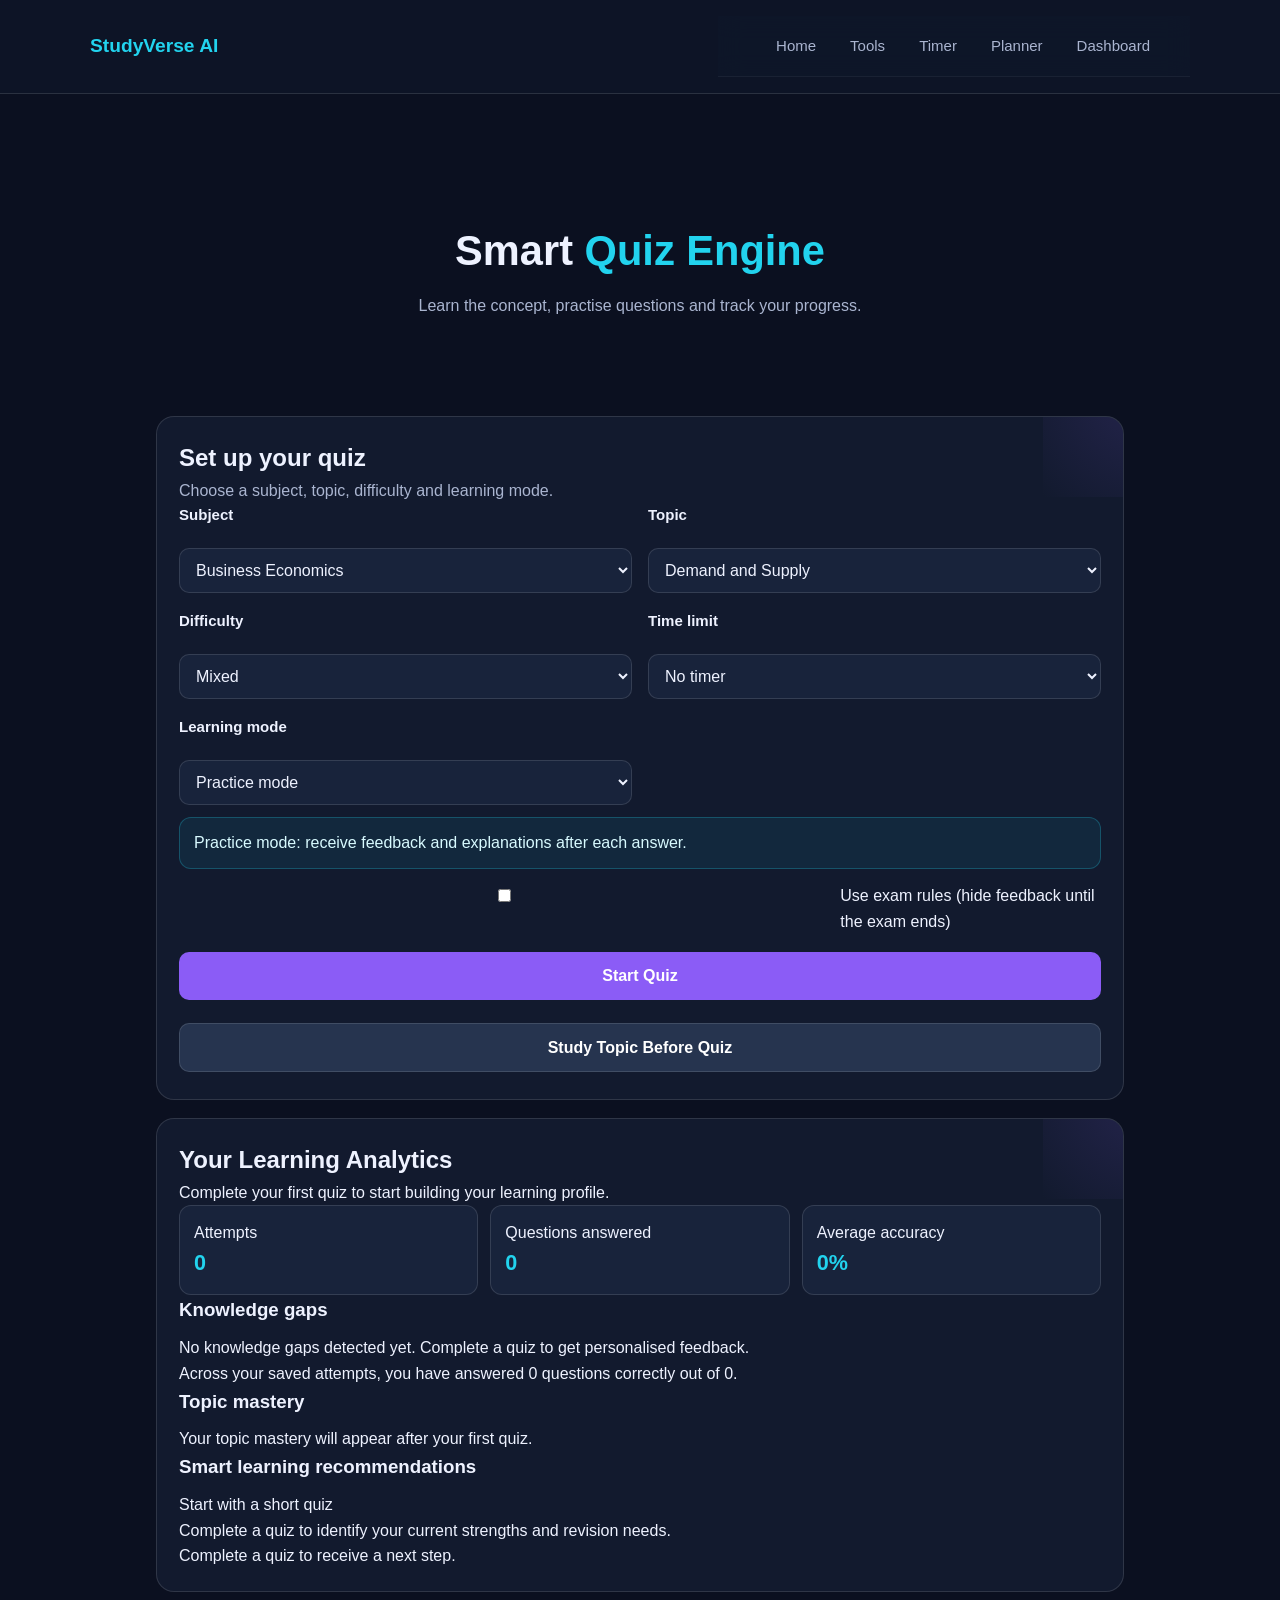
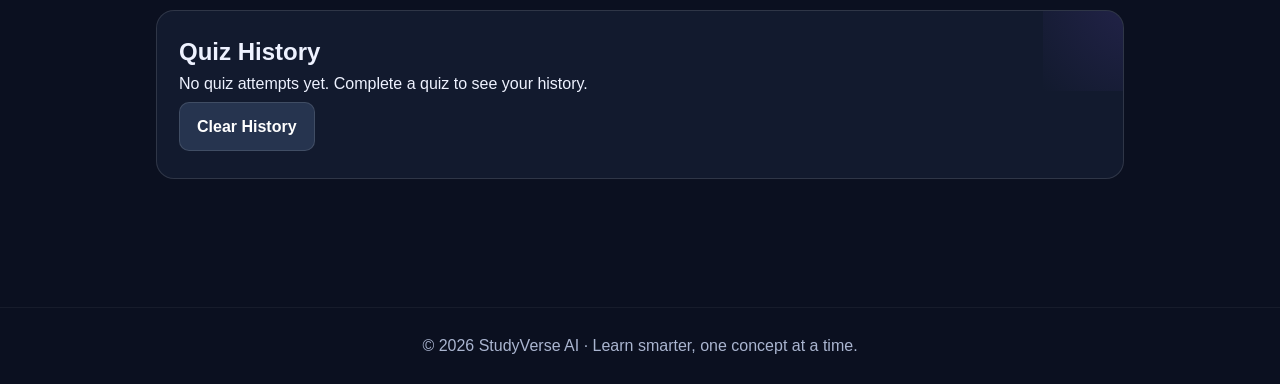
==== commit 1cf33e91: "Update quiz.html" ====
--- a/quiz.html
+++ b/quiz.html
@@ -1,1047 +1,512 @@
-  <!DOCTYPE html>
+<!DOCTYPE html>
 <html lang="en">
-
 <head>
-
-<meta charset="UTF-8">
-
-<meta name="viewport"
-content="width=device-width, initial-scale=1.0">
-
-<meta name="theme-color" content="#0b1020">
-
-<meta name="description"
-content="StudyVerse AI Quiz & Test Engine helps students practice, track performance, identify knowledge gaps, and improve through personalized revision.">
-
-<title>Quiz & Test Engine - StudyVerse AI</title>
-
-<link rel="stylesheet" href="style.css">
-
+  <meta charset="UTF-8">
+  <meta name="viewport" content="width=device-width, initial-scale=1.0">
+  <meta name="theme-color" content="#0b1020">
+  <title>Quiz Engine | StudyVerse AI</title>
+  <meta name="description" content="Practice, learn and test your knowledge with StudyVerse AI's interactive quiz engine.">
+  <link rel="stylesheet" href="style.css">
+
+  <style>
+    :root {
+      --bg: #0b1020;
+      --panel: #121a2e;
+      --panel2: #18233b;
+      --text: #eef2ff;
+      --muted: #aab5d0;
+      --purple: #8b5cf6;
+      --cyan: #22d3ee;
+      --green: #34d399;
+      --red: #fb7185;
+      --border: rgba(255,255,255,.12);
+    }
+
+    * { box-sizing: border-box; }
+
+    body {
+      margin: 0;
+      background: var(--bg);
+      color: var(--text);
+      font-family: Poppins, Arial, sans-serif;
+      line-height: 1.6;
+    }
+
+    a { color: var(--cyan); text-decoration: none; }
+    button, select { font: inherit; }
+
+    .topbar {
+      display: flex;
+      align-items: center;
+      justify-content: space-between;
+      gap: 16px;
+      flex-wrap: wrap;
+      padding: 16px max(18px, calc((100% - 1100px)/2));
+      border-bottom: 1px solid var(--border);
+      background: #0d1426;
+    }
+
+    .brand { font-size: 1.2rem; font-weight: 800; }
+    .brand span { color: var(--cyan); }
+
+    .navlinks {
+      display: flex;
+      gap: 16px;
+      flex-wrap: wrap;
+      font-size: .9rem;
+    }
+
+    main { max-width: 1000px; margin: auto; padding: 24px 16px 50px; }
+    .hero { text-align: center; margin: 10px 0 28px; }
+    .hero h1 { margin-bottom: 8px; font-size: clamp(1.8rem, 5vw, 2.6rem); }
+    .gradient { color: var(--cyan); }
+    .muted { color: var(--muted); }
+
+    .card {
+      background: var(--panel);
+      border: 1px solid var(--border);
+      border-radius: 18px;
+      padding: 22px;
+      margin: 18px 0;
+      min-width: 0;
+    }
+
+    .grid {
+      display: grid;
+      grid-template-columns: repeat(2, minmax(0, 1fr));
+      gap: 16px;
+    }
+
+    .field { display: flex; flex-direction: column; gap: 7px; }
+    .field label { font-weight: 600; font-size: .94rem; }
+
+    select {
+      width: 100%;
+      color: var(--text);
+      background: var(--panel2);
+      border: 1px solid var(--border);
+      border-radius: 10px;
+      padding: 12px;
+    }
+
+    option { background: var(--panel2); color: var(--text); }
+
+    .btn {
+      display: inline-flex;
+      align-items: center;
+      justify-content: center;
+      gap: 8px;
+      border: 0;
+      border-radius: 10px;
+      padding: 11px 17px;
+      background: var(--purple);
+      color: white;
+      font-weight: 700;
+      cursor: pointer;
+      margin: 5px 5px 5px 0;
+    }
+
+    .btn.secondary { background: #26344f; border: 1px solid var(--border); }
+    .btn:disabled { opacity: .55; cursor: not-allowed; }
+
+    .full { width: 100%; margin-top: 18px; }
+    .hidden { display: none !important; }
+
+    .notice {
+      background: rgba(34,211,238,.08);
+      border: 1px solid rgba(34,211,238,.25);
+      border-radius: 12px;
+      padding: 12px 14px;
+      color: #d8faff;
+      margin: 12px 0;
+    }
+
+    .question-heading { font-size: 1.15rem; margin: 18px 0; }
+    .progress-track {
+      height: 8px;
+      border-radius: 20px;
+      overflow: hidden;
+      background: #26344f;
+      margin: 10px 0 18px;
+    }
+
+    .progress-fill {
+      height: 100%;
+      width: 0;
+      background: linear-gradient(90deg, var(--purple), var(--cyan));
+      transition: width .2s;
+    }
+
+    #options { display: grid; gap: 10px; }
+
+    .option-btn {
+      width: 100%;
+      text-align: left;
+      padding: 14px;
+      background: var(--panel2);
+      border: 1px solid var(--border);
+      border-radius: 12px;
+      color: var(--text);
+      cursor: pointer;
+      overflow-wrap: anywhere;
+    }
+
+    .option-btn:hover:not(:disabled) { border-color: var(--cyan); }
+    .option-btn.correct { border-color: var(--green); background: rgba(52,211,153,.13); }
+    .option-btn.incorrect { border-color: var(--red); background: rgba(251,113,133,.13); }
+
+    .stat-grid {
+      display: grid;
+      grid-template-columns: repeat(3, minmax(0, 1fr));
+      gap: 12px;
+    }
+
+    .stat {
+      background: var(--panel2);
+      padding: 14px;
+      border-radius: 12px;
+      border: 1px solid var(--border);
+      overflow-wrap: anywhere;
+    }
+
+    .stat strong { display: block; font-size: 1.35rem; color: var(--cyan); }
+    .item { padding: 13px 0; border-bottom: 1px solid var(--border); }
+    .item:last-child { border-bottom: 0; }
+    .item h4 { margin: 0 0 5px; }
+    .pill {
+      display: inline-block;
+      padding: 3px 9px;
+      border-radius: 20px;
+      background: #26344f;
+      color: #dbeafe;
+      font-size: .78rem;
+      margin: 3px 4px 3px 0;
+    }
+
+    .checkline { display: flex; gap: 10px; align-items: flex-start; margin-top: 14px; }
+    .checkline input { margin-top: 6px; accent-color: var(--purple); }
+    .timer { font-weight: 800; color: var(--cyan); }
+    .footer { text-align: center; padding: 25px 15px; color: var(--muted); }
+
+    @media (max-width: 620px) {
+      main { padding: 18px 12px 36px; }
+      .card { padding: 16px; }
+      .grid { grid-template-columns: 1fr; }
+      .stat-grid { grid-template-columns: 1fr; }
+      .topbar { padding: 14px; }
+      .navlinks { gap: 10px; }
+    }
+  </style>
 </head>
 
 <body>
-
-<!-- =========================================
-     NAVBAR
-========================================= -->
-
-<nav>
-
-  <div class="logo">
-
-    <div class="logo-symbol">
-
-      <span class="core"></span>
-      <span class="ring ring1"></span>
-      <span class="ring ring2"></span>
-
-    </div>
-
-    <span class="logo-text">
-      StudyVerse AI
-    </span>
-
-  </div>
-
-  <div>
-
-    <a href="index.html">Home</a>
-
-    <a href="dashboard.html">Dashboard</a>
-
-    <a href="study.html">Timer</a>
-
-    <a href="planner.html">Planner</a>
-
-  </div>
-
-</nav>
-
-
-<!-- =========================================
-     HERO
-========================================= -->
-
-<section class="hero">
-
-  <h1 class="hero-title">
-    🧠 Quiz & Test Engine
-  </h1>
-
-  <p class="hero-sub">
-    Test your knowledge and discover what you need to improve.
-  </p>
-
-</section>
-
-
-<!-- =========================================
-     QUIZ SETUP
-========================================= -->
-
-<section class="container" id="setupArea">
-
-  <div class="card">
-
-    <h2>
-      Start Your Quiz
-    </h2>
-
-    <p>
-      Select a subject and topic to begin.
-    </p>
-
-
-    <!-- SUBJECT -->
-
-    <label for="subject">
-      <strong>Subject</strong>
-    </label>
-
-    <select id="subject">
-
-      <option value="economics">
-        Business Economics
-      </option>
-
-      <option value="accounts">
-        Accounting
-      </option>
-
-      <option value="law">
-        Business Law
-      </option>
-
-      <option value="qa">
-        Quantitative Aptitude
-      </option>
-
-    </select>
-
-
-    <!-- TOPIC -->
-
-    <label for="topic">
-      <strong>Topic</strong>
-    </label>
-
-    <select id="topic">
-
-      <option value="demand">
-        Demand & Supply
-      </option>
-
-      <option value="accounting">
-        Accounting Basics
-      </option>
-
-      <option value="contract">
-        Contract Law
-      </option>
-
-      <option value="math">
-        Mathematics Basics
-      </option>
-
-    </select>
-
-
-    <!-- DIFFICULTY -->
-
-    <label for="difficulty">
-      <strong>Difficulty</strong>
-    </label>
-
-    <select id="difficulty">
-
-      <option value="mixed">
-        🎲 Mixed
-      </option>
-
-      <option value="easy">
-        🟢 Easy
-      </option>
-
-      <option value="medium">
-        🟡 Medium
-      </option>
-
-      <option value="hard">
-        🔴 Hard
-      </option>
-
-    </select>
-
-
-    <!-- TIME LIMIT -->
-
-    <label for="timeLimit">
-      <strong>Time Limit</strong>
-    </label>
-
-    <select id="timeLimit">
-
-      <option value="0">
-        ⏱️ No Time Limit
-      </option>
-
-      <option value="60">
-        ⏱️ 1 Minute
-      </option>
-
-      <option value="300">
-        ⏱️ 5 Minutes
-      </option>
-
-      <option value="600">
-        ⏱️ 10 Minutes
-      </option>
-
-      <option value="900">
-        ⏱️ 15 Minutes
-      </option>
-
-    </select>
-
-
-    <!-- =====================================
-         LEARNING MODE
-    ====================================== -->
-
-    <label for="learningMode">
-      <strong>Learning Mode</strong>
-    </label>
-
-    <select id="learningMode">
-
-      <option value="practice">
-        📚 Practice Mode
-      </option>
-
-      <option value="teach">
-        🧑‍🏫 Teach → Test → Revise
-      </option>
-
-      <option value="exam">
-        📝 Exam Mode
-      </option>
-
-    </select>
-
-
-    <!-- =====================================
-         LEARNING MODE DESCRIPTION
-    ====================================== -->
-
-    <div
-      id="learningModeDescription"
-      style="margin:15px 0;"
-    >
-
-      <p>
-        📚 Practice Mode: Answer questions, receive feedback,
-        and review explanations.
-      </p>
-
-    </div>
-
-
-    <!-- =====================================
-         EXAM MODE SETTINGS
-    ====================================== -->
-
-    <div
-      id="examSettings"
-      style="display:none; margin:15px 0;"
-    >
-
-      <h3>
-        📝 Exam Mode Settings
-      </h3>
-
-      <p>
-        Test yourself under exam-style conditions.
-      </p>
-
-      <label for="examQuestionCount">
-        <strong>Number of Questions</strong>
-      </label>
-
-      <select id="examQuestionCount">
-
-        <option value="5">
-          5 Questions
-        </option>
-
-        <option value="10" selected>
-          10 Questions
-        </option>
-
-        <option value="15">
-          15 Questions
-        </option>
-
-        <option value="20">
-          20 Questions
-        </option>
-
-        <option value="all">
-          All Available Questions
-        </option>
-
-      </select>
-
-      <p>
-        In Exam Mode, answers and explanations are shown
-        after the test ends.
-      </p>
-
-    </div>
-
-
-    <!-- =====================================
-         TEACH MODE INTRODUCTION
-    ====================================== -->
-
-    <div
-      id="teachModeIntroduction"
-      style="display:none; margin:15px 0;"
-    >
-
-      <h3>
-        🧑‍🏫 Teach → Test → Revise
-      </h3>
-
-      <p>
-        First review the learning guidance, then test your
-        understanding, and finally revise the questions you
-        answered incorrectly.
-      </p>
-
-      <p>
-        Your revision recommendations will be based on
-        your quiz performance.
-      </p>
-
-    </div>
-
-
-    <!-- =====================================
-         START BUTTON
-    ====================================== -->
-
-    <button
-      type="button"
-      id="startQuizButton"
-      onclick="startQuiz()"
-    >
-
-      🚀 Start Quiz
-
-    </button>
-
-  </div>
-
-</section>
-
-
-<!-- =========================================
-     TEACH MODE LEARNING PANEL
-========================================= -->
-
-<section
-  class="container"
-  id="teachPanel"
-  style="display:none;"
->
-
-  <div class="card">
-
-    <h2>
-      🧑‍🏫 Learn Before You Test
-    </h2>
-
-    <p id="teachTopicTitle">
-      Topic Learning Guide
-    </p>
-
-    <div id="teachLearningContent">
-
-      <p>
-        Review the key concepts before starting your test.
-      </p>
-
-    </div>
-
-    <button
-      type="button"
-      id="beginTeachTestButton"
-    >
-
-      Start Test →
-
-    </button>
-
-  </div>
-
-</section>
-
-
-<!-- =========================================
-     QUIZ AREA
-========================================= -->
-
-<section
-  class="container"
-  id="quizArea"
-  style="display:none;"
->
-
-  <div class="card">
-
-
-    <!-- QUIZ MODE LABEL -->
-
-    <p id="quizModeLabel"></p>
-
-
-    <!-- QUIZ PROGRESS -->
-
-    <div id="quizProgress"></div>
-
-
-    <!-- TIMER -->
-
-    <div
-      id="quizTimer"
-      style="
-        display:none;
-        font-size:20px;
-        font-weight:bold;
-        text-align:center;
-        margin:15px 0;
-      "
-    >
-
-      ⏱️ Time:
-
-      <span id="timerDisplay">
-        00:00
-      </span>
-
-    </div>
-
-
-    <!-- QUESTION -->
-
-    <h2 id="question"></h2>
-
-
-    <!-- OPTIONS -->
-
-    <div id="options"></div>
-
-
-    <!-- FEEDBACK -->
-
-    <p id="feedback"></p>
-
-
-    <!-- EXPLANATION -->
-
-    <div
-      id="answerExplanation"
-      style="display:none; margin-top:15px;"
-    ></div>
-
-
-    <!-- NEXT BUTTON -->
-
-    <button
-      type="button"
-      id="nextButton"
-      onclick="nextQuestion()"
-      style="display:none;"
-    >
-
-      Next Question →
-
-    </button>
-
-
-    <!-- EXAM SUBMIT BUTTON -->
-
-    <button
-      type="button"
-      id="submitExamButton"
-      style="display:none;"
-    >
-
-      Submit Exam
-
-    </button>
-
-  </div>
-
-</section>
-
-
-<!-- =========================================
-     RESULT AREA
-========================================= -->
-
-<section
-  class="container"
-  id="resultArea"
-  style="display:none;"
->
-
-  <div class="card">
-
-    <h2>
-      🎉 Quiz Complete!
-    </h2>
-
-
-    <p id="score">
-      Score: 0 / 0
-    </p>
-
-
-    <p id="accuracy">
-      Accuracy: 0%
-    </p>
-
-
-    <p id="resultMessage"></p>
-
-
-    <!-- EXAM REVIEW -->
-
-    <div
-      id="examReview"
-      style="display:none; margin-top:20px;"
-    ></div>
-
-
-    <!-- TEACH MODE REVISION -->
-
-    <div
-      id="teachRevision"
-      style="display:none; margin-top:20px;"
-    ></div>
-
-
-    <button
-      type="button"
-      onclick="location.reload()"
-    >
-
-      🔄 Try Again
-
-    </button>
-
-
-    <button
-      type="button"
-      onclick="location.href='index.html'"
-    >
-
-      ← Back to Tools
-
-    </button>
-
-  </div>
-
-</section>
-
-
-<!-- =========================================
-     PERFORMANCE ANALYTICS
-========================================= -->
-
-<section
-  class="container"
-  id="analyticsArea"
->
-
-  <div class="card">
-
-    <h2>
-      📈 Performance Analytics
-    </h2>
-
-
-    <p id="analyticsSummary">
-
-      Complete quizzes to see your performance analytics.
-
-    </p>
-
-
-    <div id="analyticsStats"></div>
-
-
-    <!-- =====================================
-         KNOWLEDGE GAP AREA
-    ====================================== -->
-
-    <div
-      id="knowledgeGapArea"
-      style="margin-top:25px;"
-    >
-
-      <div
-        id="knowledgeGapDiagnosis"
-        style="margin-bottom:20px;"
-      ></div>
-
-
-      <h3>
-        🧠 Knowledge Gaps
-      </h3>
-
-
-      <p id="knowledgeGapSummary">
-
-        Complete quizzes to discover topics that need more revision.
-
-      </p>
-
-
+  <header class="topbar">
+    <a class="brand" href="index.html">StudyVerse <span>AI</span></a>
+    <nav class="navlinks" aria-label="Main navigation">
+      <a href="index.html">Home</a>
+      <a href="tools.html">Tools</a>
+      <a href="study.html">Timer</a>
+      <a href="planner.html">Planner</a>
+      <a href="dashboard.html">Dashboard</a>
+    </nav>
+  </header>
+
+  <main>
+    <section class="hero">
+      <h1>Smart <span class="gradient">Quiz Engine</span></h1>
+      <p class="muted">Learn the concept, practise questions and track your progress.</p>
+    </section>
+
+    <section id="setupArea" class="card">
+      <h2>Set up your quiz</h2>
+      <p class="muted">Choose a subject, topic, difficulty and learning mode.</p>
+
+      <div class="grid">
+        <div class="field">
+          <label for="subject">Subject</label>
+          <select id="subject">
+            <option value="economics">Business Economics</option>
+            <option value="accounts">Accounting</option>
+            <option value="law">Business Law</option>
+            <option value="qa">Quantitative Aptitude</option>
+          </select>
+        </div>
+
+        <div class="field">
+          <label for="topic">Topic</label>
+          <select id="topic">
+            <option value="demand">Demand and Supply</option>
+            <option value="accounting">Accounting</option>
+            <option value="contract">Indian Contract Act</option>
+            <option value="math">Quantitative Aptitude</option>
+          </select>
+        </div>
+
+        <div class="field">
+          <label for="difficulty">Difficulty</label>
+          <select id="difficulty">
+            <option value="mixed">Mixed</option>
+            <option value="easy">Easy</option>
+            <option value="medium">Medium</option>
+            <option value="hard">Hard</option>
+          </select>
+        </div>
+
+        <div class="field">
+          <label for="timeLimit">Time limit</label>
+          <select id="timeLimit">
+            <option value="0">No timer</option>
+            <option value="60">1 minute</option>
+            <option value="300">5 minutes</option>
+            <option value="600">10 minutes</option>
+            <option value="900">15 minutes</option>
+          </select>
+        </div>
+
+        <div class="field">
+          <label for="learningMode">Learning mode</label>
+          <select id="learningMode">
+            <option value="practice">Practice mode</option>
+            <option value="teach">Learn before testing</option>
+            <option value="exam">Exam mode</option>
+          </select>
+        </div>
+
+        <div class="field" id="examSettings">
+          <label for="examQuestionCount">Questions in exam</label>
+          <select id="examQuestionCount">
+            <option value="5">5 questions</option>
+            <option value="10">10 questions</option>
+            <option value="15">15 questions</option>
+            <option value="20">20 questions</option>
+            <option value="all">All available questions</option>
+          </select>
+        </div>
+      </div>
+
+      <div id="learningModeDescription" class="notice" aria-live="polite"></div>
+      <div id="teachModeIntroduction" class="notice hidden"></div>
+
+      <div class="checkline">
+        <input type="checkbox" id="examModeToggle">
+        <label for="examModeToggle">Use exam rules (hide feedback until the exam ends)</label>
+      </div>
+
+      <button type="button" class="btn full" id="startQuizButton">Start Quiz</button>
+      <button type="button" class="btn secondary full" id="teachTopicButton">Study Topic Before Quiz</button>
+      <div id="topicLesson" class="hidden"></div>
+    </section>
+
+    <section id="teachPanel" class="card hidden">
+      <h2 id="teachTopicTitle">Learn the topic</h2>
+      <div id="teachLearningContent"></div>
+      <button type="button" class="btn" id="beginTeachTestButton">Start Practice</button>
+      <button type="button" class="btn secondary" id="closeTeachPanelButton">Back to Setup</button>
+    </section>
+
+    <section id="quizArea" class="card hidden" aria-live="polite">
+      <div class="muted" id="quizModeLabel"></div>
+      <div id="quizProgress"></div>
+      <div class="progress-track"><div id="progressFill" class="progress-fill"></div></div>
+
+      <div id="quizTimer" class="timer hidden">Time remaining: <span id="timerDisplay">00:00</span></div>
+      <h2 id="question" class="question-heading"></h2>
+      <div id="options"></div>
+      <div id="feedback" class="notice hidden" aria-live="polite"></div>
+      <div id="answerExplanation" class="notice hidden"></div>
+
+      <button type="button" class="btn" id="nextButton">Next Question</button>
+      <button type="button" class="btn" id="submitExamButton">Submit Exam</button>
+    </section>
+
+    <section id="resultArea" class="card hidden">
+      <h2>Quiz Results</h2>
+      <div class="stat-grid">
+        <div class="stat"><span>Score</span><strong id="score">0 / 0</strong></div>
+        <div class="stat"><span>Accuracy</span><strong id="accuracy">0%</strong></div>
+        <div class="stat"><span>Correct answers</span><strong id="correctCount">0</strong></div>
+      </div>
+      <p id="resultMessage"></p>
+      <div id="examReview" class="hidden"></div>
+      <div id="teachRevision" class="hidden"></div>
+      <div id="postQuizRevision"></div>
+      <button type="button" class="btn" id="tryAgainButton">Try Again</button>
+      <a class="btn secondary" href="tools.html">Back to Tools</a>
+    </section>
+
+    <section id="analyticsArea" class="card">
+      <h2>Your Learning Analytics</h2>
+      <div id="analyticsSummary"></div>
+      <div id="analyticsStats" class="stat-grid"></div>
+
+      <h3>Knowledge gaps</h3>
+      <div id="knowledgeGapDiagnosis"></div>
+      <div id="knowledgeGapSummary"></div>
       <div id="knowledgeGapStats"></div>
-
-
-      <div
-        id="weakQuestionStats"
-        style="margin-top:20px;"
-      ></div>
-
-
-      <div
-        id="revisionList"
-        style="margin-top:20px;"
-      ></div>
-
-    </div>
-
-
-    <!-- =====================================
-         MASTERY DASHBOARD
-    ====================================== -->
-
-    <div
-      id="masteryArea"
-      style="margin-top:25px;"
-    >
-
-      <h3>
-        🏆 Topic Mastery
-      </h3>
-
-
-      <p id="masterySummary">
-
-        Complete quizzes to build your topic mastery.
-
-      </p>
-
-
+      <div id="weakQuestionStats"></div>
+      <div id="revisionList"></div>
+
+      <h3>Topic mastery</h3>
+      <div id="masterySummary"></div>
       <div id="masteryStats"></div>
 
-    </div>
-
-
-    <!-- =====================================
-         SMART LEARNING ENGINE
-    ====================================== -->
-
-    <div
-      id="smartLearningArea"
-      style="margin-top:25px;"
-    >
-
-      <h3>
-        🤖 Smart Learning Engine
-      </h3>
-
-
-      <p id="smartLearningSummary">
-
-        Complete quizzes to receive personalized learning recommendations.
-
-      </p>
-
-
+      <h3>Smart learning recommendations</h3>
+      <div id="smartLearningSummary"></div>
       <div id="smartLearningRecommendations"></div>
-
-
       <div id="smartLearningNextStep"></div>
-
-    </div>
-
-  </div>
-
-</section>
-
-
-<!-- =========================================
-     QUIZ HISTORY
-========================================= -->
-
-<section
-  class="container"
-  id="quizHistoryArea"
->
-
-  <div class="card">
-
-    <h2>
-      📚 Quiz History
-    </h2>
-
-
-    <div id="quizHistory">
-
-      No quiz history yet.
-
-    </div>
-
-
-    <button
-      type="button"
-      onclick="clearQuizHistory()"
-    >
-
-      🗑️ Clear History
-
-    </button>
-
-  </div>
-
-</section>
-
-
-<!-- =========================================
-     FOOTER
-========================================= -->
-
-<footer>
-
-  <p>
-    © 2026 StudyVerse AI. Built for students.
-  </p>
-
-</footer>
-
-
-<!-- =========================================
-     QUIZ JAVASCRIPT
-     PART 2 CONTINUES HERE
-========================================= -->
-// PART 2(a)-1: ECONOMICS QUESTIONS
+    </section>
+
+    <section id="quizHistoryArea" class="card">
+      <h2>Quiz History</h2>
+      <div id="quizHistory"></div>
+      <button type="button" class="btn secondary" id="clearHistoryButton">Clear History</button>
+    </section>
+  </main>
+
+  <footer class="footer">© 2026 StudyVerse AI · Learn smarter, one concept at a time.</footer>
+<script>
+"use strict";
+
+// ==========================================
+// PART 2: QUESTION BANK
+// ==========================================
 
 const quizQuestions = {
-    demand: [
-        {
-            question: "According to the law of demand, when price increases, other things remaining constant:",
-            options: [
-                "Quantity demanded decreases",
-                "Quantity demanded increases",
-                "Demand shifts right",
-                "Supply decreases"
-            ],
-            answer: 0,
-            explanation: "The law of demand states that price and quantity demanded generally have an inverse relationship.",
-            difficulty: "easy"
-        },
-        {
-            question: "Which change causes movement along a demand curve?",
-            options: [
-                "Change in income",
-                "Change in the commodity's own price",
-                "Change in preferences",
-                "Change in related goods' prices"
-            ],
-            answer: 1,
-            explanation: "A change in the commodity's own price causes movement along the demand curve.",
-            difficulty: "medium"
-        },
-        {
-            question: "Positive cross elasticity of demand generally indicates:",
-            options: [
-                "Complementary goods",
-                "Inferior goods",
-                "Substitute goods",
-                "Unrelated goods"
-            ],
-            answer: 2,
-            explanation: "Substitute goods generally have positive cross elasticity of demand.",
-            difficulty: "medium"
-        },
-        {
-            question: "Demand for a normal good generally increases when:",
-            options: [
-                "Income decreases",
-                "Income increases",
-                "Its price increases",
-                "Supply decreases"
-            ],
-            answer: 1,
-            explanation: "Demand for a normal good generally rises as consumer income increases.",
-            difficulty: "easy"
-        },
-        {
-            question: "Price elasticity of demand measures the responsiveness of:",
-            options: [
-                "Price to supply",
-                "Supply to income",
-                "Quantity demanded to price",
-                "Production to income"
-            ],
-            answer: 2,
-            explanation: "Price elasticity measures the responsiveness of quantity demanded to a price change.",
-            difficulty: "easy"
-        }
-    ],
-// PART 2(a)-2: ECONOMICS QUESTIONS CONTINUED
-
-    demand: [
-        {
-            question: "A perfectly inelastic demand curve is:",
-            options: [
-                "Horizontal",
-                "Vertical",
-                "Upward sloping",
-                "Backward bending"
-            ],
-            answer: 1,
-            explanation: "With perfectly inelastic demand, quantity demanded remains unchanged when price changes.",
-            difficulty: "medium"
-        },
-        {
-            question: "Demand is generally more elastic when a commodity has:",
-            options: [
-                "Many close substitutes",
-                "No close substitutes",
-                "No alternatives",
-                "No time for adjustment"
-            ],
-            answer: 0,
-            explanation: "Consumers can switch to close substitutes when prices rise, making demand more elastic.",
-            difficulty: "medium"
-        },
-        {
-            question: "An increase in demand, with supply unchanged, generally increases:",
-            options: [
-                "Equilibrium price and quantity",
-                "Price but reduces quantity",
-                "Quantity but reduces price",
-                "Neither price nor quantity"
-            ],
-            answer: 0,
-            explanation: "An increase in demand generally raises equilibrium price and quantity when supply slopes upward.",
-            difficulty: "hard"
-        },
-        {
-            question: "Which is a commonly discussed exception to the law of demand?",
-            options: [
-                "Normal goods",
-                "Giffen goods",
-                "All substitute goods",
-                "All luxury goods"
-            ],
-            answer: 1,
-            explanation: "In the special case of Giffen goods, quantity demanded may rise as price rises.",
-            difficulty: "hard"
-        },
-        {
-            question: "If total expenditure remains unchanged when price changes, demand is:",
-            options: [
-                "Perfectly elastic",
-                "Perfectly inelastic",
-                "Unitary elastic",
-                "Relatively inelastic"
-            ],
-            answer: 2,
-            explanation: "With unitary elasticity, the percentage change in quantity offsets the percentage change in price.",
-            difficulty: "hard"
-        }
-    ],
-// ACCOUNTING QUESTIONS
-
-    accounting: [
-        {
-            question: "Which concept treats the business and its owner separately?",
-            options: [
-                "Going concern concept",
-                "Business entity concept",
-                "Matching concept",
-                "Money measurement concept"
-            ],
-            answer: 1,
-            explanation: "The business entity concept treats the business as separate from its owner.",
-            difficulty: "easy"
-        },
-        {
-            question: "The going concern assumption presumes that a business will:",
-            options: [
-                "Close immediately",
-                "Continue operating for the foreseeable future",
-                "Sell all its assets annually",
-                "Never incur losses"
-            ],
-            answer: 1,
-            explanation: "The going concern assumption presumes continued business operations for the foreseeable future.",
-            difficulty: "easy"
-        },
-        {
-            question: "Under the direct method of recording depreciation, the entry is:",
-            options: [
-                "Debit Asset, Credit Depreciation",
-                "Debit Depreciation Expense, Credit Asset",
-                "Debit Cash, Credit Asset",
-                "Debit Capital, Credit Depreciation"
-            ],
-            answer: 1,
-            explanation: "Depreciation Expense is debited and the Asset Account is credited under the direct method.",
-            difficulty: "medium"
-        },
-        {
-            question: "Goods withdrawn by the proprietor for personal use are generally recorded by:",
-            options: [
-                "Debit Drawings, Credit Purchases",
-                "Debit Purchases, Credit Drawings",
-                "Debit Cash, Credit Sales",
-                "Debit Capital, Credit Cash"
-            ],
-            answer: 0,
-            explanation: "Drawings are debited and Purchases are credited when goods purchased for resale are withdrawn for personal use.",
-            difficulty: "medium"
-        },
-        {
-            question: "Outstanding salary at the end of an accounting period is:",
-            options: [
-                "An asset",
-                "A liability",
-                "An income",
-                "Drawings"
-            ],
-            answer: 1,
-            explanation: "Outstanding salary is an expense incurred but not yet paid, so it is recognised as a liability.",
-            difficulty: "easy"
-        }
-    ],
-// BUSINESS LAW — CONTRACT ACT
-
-    contract: [
-        {
-            question: "Under the Indian Contract Act, 1872, an agreement enforceable by law is called:",
-            options: [
-                "A proposal",
-                "A contract",
-                "A promise only",
-                "A void agreement"
-            ],
-            answer: 1,
-            explanation: "Section 2(h) defines a contract as an agreement enforceable by law.",
-            difficulty: "easy"
-        },
-        {
-            question: "Who is competent to contract under Section 11?",
-            options: [
-                "Every person, regardless of age",
-                "A person of majority age, sound mind, and not disqualified by law",
-                "Only a government employee",
-                "Only a person with a business"
-            ],
-            answer: 1,
-            explanation: "Section 11 specifies majority, soundness of mind, and absence of legal disqualification.",
-            difficulty: "medium"
-        },
-        {
-            question: "An agreement with a minor is generally:",
-            options: [
-                "Valid and enforceable",
-                "Void ab initio",
-                "Always voidable at the minor's option",
-                "Valid if made orally"
-            ],
-            answer: 1,
-            explanation: "Under Indian contract law, an agreement with a minor is generally void from the beginning.",
-            difficulty: "medium"
-        },
-        {
-            question: "Under Section 2(d), consideration may move from:",
-            options: [
-                "The promisee only",
-                "The promisor only",
-                "The promisee or any other person",
-                "The court only"
-            ],
-            answer: 2,
-            explanation: "Section 2(d) recognises consideration moving from the promisee or any other person.",
-            difficulty: "hard"
-        },
-        {
-            question: "An agreement made under coercion may be:",
-            options: [
-                "Void in every case",
-                "Voidable at the option of the party whose consent was caused by coercion",
-                "Automatically illegal",
-                "Enforceable only by the coercing party"
-            ],
-            answer: 1,
-            explanation: "Under Section 19, a contract caused by coercion is generally voidable at the option of the party whose consent was so caused.",
-            difficulty: "hard"
-        }
-    ],
-// QUANTITATIVE APTITUDE — MATHEMATICS
-
-    math: [
-        {
-            question: "If the present value of ₹1,210 becomes ₹1,331 after one year, the annual rate of interest is:",
-            options: ["5%", "8%", "10%", "11%"],
-            answer: 2,
-            explanation: "Rate = (1331 − 1210) / 1210 × 100 = 10%.",
-            difficulty: "medium"
-        },
-        {
-            question: "The arithmetic mean of 4, 6, 8, 10 and 12 is:",
-            options: ["6", "7", "8", "10"],
-            answer: 2,
-            explanation: "Mean = (4 + 6 + 8 + 10 + 12) / 5 = 8.",
-            difficulty: "easy"
-        },
-        {
-            question: "A fair coin is tossed once. The probability of getting a head is:",
-            options: ["0", "1/4", "1/2", "1"],
-            answer: 2,
-            explanation: "Probability = favourable outcomes / total outcomes = 1/2.",
-            difficulty: "easy"
-        },
-        {
-            question: "If the price index rises from 120 to 150, the percentage increase is:",
-            options: ["20%", "25%", "30%", "35%"],
-            answer: 1,
-            explanation: "Percentage increase = (150 − 120) / 120 × 100 = 25%.",
-            difficulty: "medium"
-        },
-        {
-            question: "If the variance of a dataset is 49, its standard deviation is:",
-            options: ["6", "7", "14", "49"],
-            answer: 1,
-            explanation: "Standard deviation = square root of variance = √49 = 7.",
-            difficulty: "medium"
-        }
-    ]
-
+  demand: [
+    {
+      question: "According to the law of demand, what normally happens when price rises, other things remaining constant?",
+      options: ["Quantity demanded falls", "Demand always rises", "Supply falls automatically", "Demand becomes perfectly elastic"],
+      answer: 0, difficulty: "easy",
+      explanation: "The law of demand describes an inverse relationship between price and quantity demanded, other things remaining constant."
+    },
+    {
+      question: "A movement along the same demand curve is caused by a change in:",
+      options: ["The good's own price", "Consumer income only", "Consumer tastes only", "The number of buyers only"],
+      answer: 0, difficulty: "medium",
+      explanation: "A change in the good's own price causes a change in quantity demanded, represented by movement along the curve."
+    },
+    {
+      question: "Which change normally shifts the demand curve for a normal good to the right?",
+      options: ["A rise in consumer income", "A rise in the good's own price", "A fall in the number of buyers", "A fall in consumer preference"],
+      answer: 0, difficulty: "medium",
+      explanation: "Higher income normally increases demand for a normal good, shifting its demand curve right."
+    },
+    {
+      question: "If price elasticity of demand is greater than 1 in absolute value, demand is:",
+      options: ["Elastic", "Inelastic", "Unitary elastic", "Perfectly inelastic"],
+      answer: 0, difficulty: "medium",
+      explanation: "Demand is elastic when the absolute value of price elasticity exceeds one."
+    },
+    {
+      question: "If price and total expenditure move in opposite directions, demand over that price range is generally:",
+      options: ["Elastic", "Inelastic", "Unitary elastic", "Perfectly inelastic"],
+      answer: 0, difficulty: "hard",
+      explanation: "With elastic demand, a price decrease raises total expenditure, while a price increase lowers it."
+    }
+  ],
+
+  accounting: [
+    {
+      question: "Which account is normally debited when a business purchases goods for resale in a periodic inventory system?",
+      options: ["Purchases Account", "Sales Account", "Capital Account", "Drawings Account"],
+      answer: 0, difficulty: "easy",
+      explanation: "Under the periodic system, goods bought for resale are generally recorded in Purchases Account."
+    },
+    {
+      question: "A trial balance agrees. What does this establish?",
+      options: ["Debit and credit totals are equal", "Every transaction is correct", "No error of omission exists", "All assets are correctly valued"],
+      answer: 0, difficulty: "medium",
+      explanation: "Agreement establishes equality of the trial balance totals, but some errors may remain undetected."
+    },
+    {
+      question: "Goods withdrawn by the proprietor for personal use are generally recorded by:",
+      options: ["Debiting Drawings and crediting Purchases", "Debiting Purchases and crediting Drawings", "Debiting Sales and crediting Cash", "Debiting Capital and crediting Sales"],
+      answer: 0, difficulty: "medium",
+      explanation: "Drawings are debited and Purchases is credited when goods for resale are withdrawn for personal use."
+    },
+    {
+      question: "Under the straight-line method, depreciation per full year is generally calculated as:",
+      options: ["(Cost − residual value) ÷ useful life", "Cost × accumulated depreciation", "Residual value ÷ cost", "Cost ÷ accumulated profit"],
+      answer: 0, difficulty: "medium",
+      explanation: "The depreciable amount is cost less residual value, allocated over the asset's useful life."
+    },
+    {
+      question: "An expense incurred but not yet paid at year-end is usually:",
+      options: ["Added to the expense and shown as a liability", "Deducted from the expense and shown as an asset", "Treated as capital", "Ignored until payment"],
+      answer: 0, difficulty: "hard",
+      explanation: "An accrued expense belongs to the current period and creates a liability until paid."
+    }
+  ],
+
+  contract: [
+    {
+      question: "Under Section 2(h) of the Indian Contract Act, 1872, a contract is:",
+      options: ["An agreement enforceable by law", "Every promise made orally", "Every social arrangement", "An agreement without legal consequences"],
+      answer: 0, difficulty: "easy",
+      explanation: "Section 2(h) defines a contract as an agreement enforceable by law."
+    },
+    {
+      question: "Which is essential for a valid contract under Section 10, subject to applicable laws?",
+      options: ["Free consent of competent parties", "A written document in every case", "Registration of every agreement", "Payment of money in every contract"],
+      answer: 0, difficulty: "medium",
+      explanation: "Section 10 includes free consent, competency, lawful consideration and lawful object among the requirements, subject to other laws."
+    },
+    {
+      question: "Under Section 11, which person is generally competent to contract?",
+      options: ["A person of majority age, sound mind and not legally disqualified", "Every minor acting alone", "Every person regardless of mental capacity", "Only a registered company"],
+      answer: 0, difficulty: "medium",
+      explanation: "Section 11 addresses majority, sound mind and absence of legal disqualification."
+    },
+    {
+      question: "Under Section 15, coercion includes committing or threatening an act forbidden by:",
+      options: ["The Indian Penal Code as referenced in the statutory text, subject to applicable amendments", "Any private workplace rule only", "Every breach of etiquette", "Any disagreement between parties"],
+      answer: 0, difficulty: "hard",
+      explanation: "Section 15 defines coercion using unlawful acts and threats as specified by the statutory provision. Use the applicable amended text for exam preparation."
+    },
+    {
+      question: "A contract whose meaning is uncertain and cannot be made certain is generally:",
+      options: ["Void for uncertainty", "Automatically valid", "Always a contingent contract", "Automatically enforceable after payment"],
+      answer: 0, difficulty: "hard",
+      explanation: "Section 29 provides that agreements whose meaning is uncertain and cannot be made certain are void."
+    }
+  ],
+
+  math: [
+    {
+      question: "If the mean of 4, 6 and 8 is calculated, the result is:",
+      options: ["6", "5", "7", "8"],
+      answer: 0, difficulty: "easy",
+      explanation: "Mean = (4 + 6 + 8) ÷ 3 = 18 ÷ 3 = 6."
+    },
+    {
+      question: "If two fair coins are tossed, how many equally likely outcomes are possible?",
+      options: ["4", "2", "3", "8"],
+      answer: 0, difficulty: "medium",
+      explanation: "The outcomes are HH, HT, TH and TT, giving four equally likely outcomes."
+    },
+    {
+      question: "What is the simple interest on ₹2,000 at 5% per year for 2 years?",
+      options: ["₹200", "₹100", "₹250", "₹400"],
+      answer: 0, difficulty: "medium",
+      explanation: "Simple interest = Principal × Rate × Time ÷ 100 = 2,000 × 5 × 2 ÷ 100 = ₹200."
+    },
+    {
+      question: "If a value rises from 80 to 100, the percentage increase is:",
+      options: ["25%", "20%", "  20.5%", "125%"],
+      answer: 0, difficulty: "medium",
+      explanation: "Increase = 20; percentage increase = 20 ÷ 80 × 100 = 25%."
+    },
+    {
+      question: "If A and B are independent events, P(A) = 0.5 and P(B) = 0.4. What is P(A and B)?",
+      options: ["0.20", "0.90", "0.10", "0.45"],
+      answer: 0, difficulty: "hard",
+      explanation: "For independent events, P(A ∩ B) = P(A) × P(B) = 0.5 × 0.4 = 0.20."
+    }
+  ]
 };
 
-// END OF QUESTION BANK
-
-// ==========================================
-// PART 2(b)-1: QUIZ ENGINE
+// ==========================================
+// PART 2: SHARED QUIZ STATE
 // ==========================================
 
 let currentQuestions = [];
@@ -1054,981 +519,986 @@
 let selectedTimeLimit = 0;
 let quizFinished = false;
 let examMode = false;
-
-// Shuffle an array without changing the original.
-function shuffleQuestions(array) {
-    const shuffled = [...array];
-
-    for (let i = shuffled.length - 1; i > 0; i--) {
-        const j = Math.floor(Math.random() * (i + 1));
-
-        [shuffled[i], shuffled[j]] =
-            [shuffled[j], shuffled[i]];
-    }
-
-    return shuffled;
-}
-
-// Start a new quiz.
-function startQuiz() {
-    const topic = document.getElementById("topic").value;
-    const difficulty = document.getElementById("difficulty").value;
-
-    if (!quizQuestions[topic]) {
-        alert("Please select a valid quiz topic.");
-        return;
-    }
-
-    let questions = [...quizQuestions[topic]];
-
-    if (difficulty !== "mixed") {
-        questions = questions.filter(
-            question => question.difficulty === difficulty
-        );
-    }
-
-    if (questions.length === 0) {
-        alert("No questions are available for this difficulty.");
-        return;
-    }
-
-    currentQuestions = shuffleQuestions(questions);
-    currentQuestionIndex = 0;
-    score = 0;
-    answered = false;
-    wrongAnswers = [];
-    quizFinished = false;
-
-    const timeInput = document.getElementById("timeLimit");
-
-    selectedTimeLimit = Number(timeInput.value);
-    timeRemaining = selectedTimeLimit;
-
-    document.getElementById("setupArea").hidden = true;
-    document.getElementById("quizArea").hidden = false;
-    document.getElementById("resultArea").hidden = true;
-
+let learningMode = "practice";
+let quizStartTime = null;
+let answerRecords = [];
+let activeSubject = "economics";
+let activeTopic = "demand";
+let activeDifficulty = "mixed";
+
+const subjectTopics = {
+  economics: ["demand"],
+  accounts: ["accounting"],
+  law: ["contract"],
+  qa: ["math"]
+};
+
+const topicNames = {
+  demand: "Demand and Supply",
+  accounting: "Accounting",
+  contract: "Indian Contract Act",
+  math: "Quantitative Aptitude"
+};
+
+const subjectNames = {
+  economics: "Business Economics",
+  accounts: "Accounting",
+  law: "Business Law",
+  qa: "Quantitative Aptitude"
+};
+
+function shuffleQuestions(items) {
+  const shuffled = [...items];
+  for (let i = shuffled.length - 1; i > 0; i--) {
+    const j = Math.floor(Math.random() * (i + 1));
+    [shuffled[i], shuffled[j]] = [shuffled[j], shuffled[i]];
+  }
+  return shuffled;
+}
+
+function escapeHTML(value) {
+  return String(value ?? "").replace(/[&<>"']/g, char => ({
+    "&": "&amp;", "<": "&lt;", ">": "&gt;",
+    '"': "&quot;", "'": "&#39;"
+  })[char]);
+}
+
+function getElement(id) {
+  return document.getElementById(id);
+}
+
+function setVisible(id, visible) {
+  const element = getElement(id);
+  if (element) element.classList.toggle("hidden", !visible);
+}
+
+function formatTime(seconds) {
+  const mins = Math.floor(Math.max(0, seconds) / 60);
+  const secs = Math.max(0, seconds) % 60;
+  return String(mins).padStart(2, "0") + ":" + String(secs).padStart(2, "0");
+}
+
+// ==========================================
+// PART 2: SUBJECT AND MODE SETTINGS
+// ==========================================
+
+function updateTopicOptions() {
+  const subject = getElement("subject").value;
+  const topicSelect = getElement("topic");
+  const availableTopics = subjectTopics[subject] || [];
+
+  topicSelect.replaceChildren();
+
+  availableTopics.forEach(topic => {
+    const option = document.createElement("option");
+    option.value = topic;
+    option.textContent = topicNames[topic] || topic;
+    topicSelect.appendChild(option);
+  });
+
+  updateLearningModeUI();
+}
+
+function updateLearningModeUI() {
+  learningMode = getElement("learningMode").value;
+  examMode = learningMode === "exam" || getElement("examModeToggle").checked;
+
+  const descriptions = {
+    practice: "Practice mode: receive feedback and explanations after each answer.",
+    teach: "Learning mode: review the topic before attempting your questions.",
+    exam: "Exam mode: answer without immediate feedback. Review results at the end."
+  };
+
+  getElement("learningModeDescription").textContent = descriptions[learningMode];
+  setVisible("examSettings", learningMode === "exam");
+  setVisible("teachModeIntroduction", learningMode === "teach");
+
+  if (learningMode === "teach") {
+    getElement("teachModeIntroduction").textContent =
+      "You can read a short lesson first, then begin a practice quiz.";
+  } else {
+    getElement("teachModeIntroduction").textContent = "";
+  }
+}
+
+// ==========================================
+// PART 2: START AND DISPLAY QUESTIONS
+// ==========================================
+
+function startQuiz(forcePractice = false) {
+  const subject = getElement("subject").value;
+  const topic = getElement("topic").value;
+  const difficulty = getElement("difficulty").value;
+  const mode = forcePractice ? "practice" : getElement("learningMode").value;
+
+  const bank = quizQuestions[topic];
+
+  if (!bank || bank.length === 0) {
+    alert("No questions are available for this topic yet.");
+    return;
+  }
+
+  let available = bank.filter(item =>
+    difficulty === "mixed" || item.difficulty === difficulty
+  );
+
+  if (available.length === 0) {
+    alert("There are no questions at this difficulty yet. Please choose Mixed.");
+    return;
+  }
+
+  const requestedCount = mode === "exam"
+    ? getElement("examQuestionCount").value
+    : "all";
+
+  if (requestedCount !== "all") {
+    available = shuffleQuestions(available).slice(0, Number(requestedCount));
+  } else {
+    available = shuffleQuestions(available);
+  }
+
+  currentQuestions = available.map(item => ({
+    ...item,
+    options: [...item.options],
+    originalAnswer: item.answer,
+    originalOptions: [...item.options]
+  }));
+
+  currentQuestionIndex = 0;
+  score = 0;
+  answered = false;
+  wrongAnswers = [];
+  answerRecords = [];
+  quizFinished = false;
+  quizStartTime = Date.now();
+
+  activeSubject = subject;
+  activeTopic = topic;
+  activeDifficulty = difficulty;
+  learningMode = mode;
+  examMode = mode === "exam" || getElement("examModeToggle").checked;
+
+  selectedTimeLimit = Number(getElement("timeLimit").value);
+  timeRemaining = selectedTimeLimit;
+
+  clearInterval(timerInterval);
+  setVisible("setupArea", false);
+  setVisible("teachPanel", false);
+  setVisible("resultArea", false);
+  setVisible("quizArea", true);
+
+  setVisible("quizTimer", selectedTimeLimit > 0);
+  setVisible("nextButton", false);
+  setVisible("submitExamButton", examMode);
+  setVisible("feedback", false);
+  setVisible("answerExplanation", false);
+
+  getElement("quizModeLabel").textContent =
+    (examMode ? "Exam mode" : mode === "teach" ? "Learn and practise" : "Practice mode") +
+    " · " + (subjectNames[subject] || subject) +
+    " · " + (topicNames[topic] || topic);
+
+  showQuestion();
+
+  if (selectedTimeLimit > 0) startTimer();
+
+  getElement("quizArea").scrollIntoView({ behavior: "smooth", block: "start" });
+}
+
+function showQuestion() {
+  if (quizFinished) return;
+
+  if (currentQuestionIndex >= currentQuestions.length) {
+    showResult();
+    return;
+  }
+
+  answered = false;
+
+  const item = currentQuestions[currentQuestionIndex];
+  getElement("quizProgress").textContent =
+    `Question ${currentQuestionIndex + 1} of ${currentQuestions.length}`;
+
+  getElement("progressFill").style.width =
+    ((currentQuestionIndex / currentQuestions.length) * 100) + "%";
+
+  getElement("question").textContent = item.question;
+
+  const optionsContainer = getElement("options");
+  optionsContainer.replaceChildren();
+
+  const optionEntries = item.options.map((text, index) => ({ text, index }));
+  const shuffledOptions = shuffleQuestions(optionEntries);
+
+  item.displayedOptions = shuffledOptions;
+
+  shuffledOptions.forEach(entry => {
+    const button = document.createElement("button");
+    button.type = "button";
+    button.className = "option-btn";
+    button.textContent = entry.text;
+    button.addEventListener("click", () => selectAnswer(entry.index, button));
+    optionsContainer.appendChild(button);
+  });
+
+  getElement("feedback").textContent = "";
+  getElement("answerExplanation").textContent = "";
+
+  setVisible("feedback", false);
+  setVisible("answerExplanation", false);
+  setVisible("nextButton", false);
+  setVisible("submitExamButton", examMode);
+}
+// ==========================================
+// PART 3: ANSWERS AND FEEDBACK
+// ==========================================
+
+function selectAnswer(selectedIndex, selectedButton) {
+  if (answered || quizFinished) return;
+
+  const item = currentQuestions[currentQuestionIndex];
+  const isCorrect = selectedIndex === item.originalAnswer;
+
+  answered = true;
+
+  if (isCorrect) {
+    score++;
+  } else {
+    wrongAnswers.push({
+      question: item.question,
+      topic: activeTopic,
+      selectedAnswer: item.originalOptions[selectedIndex],
+      correctAnswer: item.originalOptions[item.originalAnswer],
+      explanation: item.explanation || ""
+    });
+  }
+
+  answerRecords.push({
+    question: item.question,
+    selectedIndex,
+    correctIndex: item.originalAnswer,
+    selectedAnswer: item.originalOptions[selectedIndex],
+    correctAnswer: item.originalOptions[item.originalAnswer],
+    isCorrect,
+    explanation: item.explanation || ""
+  });
+
+  document.querySelectorAll("#options button").forEach(button => {
+    button.disabled = true;
+  });
+
+  if (!examMode) {
+    document.querySelectorAll("#options button").forEach(button => {
+      const displayed = item.displayedOptions.find(
+        entry => entry.text === button.textContent
+      );
+
+      if (displayed && displayed.index === item.originalAnswer) {
+        button.classList.add("correct");
+      }
+    });
+
+    if (!isCorrect && selectedButton) {
+      selectedButton.classList.add("incorrect");
+    }
+
+    getElement("feedback").textContent = isCorrect
+      ? "Correct! Well done."
+      : "Not quite. Review the correct answer and explanation below.";
+
+    setVisible("feedback", true);
+    getElement("answerExplanation").textContent =
+      "Correct answer: " + item.originalOptions[item.originalAnswer] +
+      "\n\nExplanation: " + (item.explanation || "Review this concept in your study material.");
+
+    setVisible("answerExplanation", true);
+  } else {
+    getElement("feedback").textContent =
+      "Answer recorded. Correct answers will be shown after you submit the exam.";
+    setVisible("feedback", true);
+    setVisible("answerExplanation", false);
+  }
+
+  const isLastQuestion = currentQuestionIndex === currentQuestions.length - 1;
+
+  getElement("nextButton").textContent = isLastQuestion
+    ? (examMode ? "Next / Review" : "Finish Quiz")
+    : "Next Question";
+
+  setVisible("nextButton", true);
+  setVisible("submitExamButton", examMode);
+}
+
+function nextQuestion() {
+  if (!answered || quizFinished) return;
+
+  currentQuestionIndex++;
+
+  if (currentQuestionIndex >= currentQuestions.length) {
+    showResult();
+  } else {
     showQuestion();
-
-    if (selectedTimeLimit > 0) {
-        startTimer();
-    }
-}
-// ==========================================
-// PART 2(b)-2: QUESTIONS AND ANSWERS
-// ==========================================
-
-function showQuestion() {
-    if (currentQuestionIndex >= currentQuestions.length) {
-        showResult();
-        return;
-    }
-
-    answered = false;
-
-    const q = currentQuestions[currentQuestionIndex];
-
-    document.getElementById("quizProgress").textContent =
-        `Question ${currentQuestionIndex + 1} of ${currentQuestions.length}`;
-
-    document.getElementById("question").textContent = q.question;
-
-    const optionsContainer = document.getElementById("options");
-    optionsContainer.innerHTML = "";
-
-    // Preserve original answer indexes while shuffling options.
-    const shuffledOptions = q.options
-        .map((option, index) => ({ option, index }))
-        .sort(() => Math.random() - 0.5);
-
-    shuffledOptions.forEach(item => {
-        const button = document.createElement("button");
-
-        button.type = "button";
-        button.className = "option-btn";
-        button.textContent = item.option;
-
-        button.addEventListener("click", () => {
-            selectAnswer(item.index, button);
-        });
-
-        optionsContainer.appendChild(button);
+  }
+}
+
+// ==========================================
+// PART 3: TIMER
+// ==========================================
+
+function startTimer() {
+  clearInterval(timerInterval);
+  updateTimerDisplay();
+
+  timerInterval = setInterval(() => {
+    if (quizFinished) {
+      clearInterval(timerInterval);
+      return;
+    }
+
+    timeRemaining--;
+    updateTimerDisplay();
+
+    if (timeRemaining <= 0) {
+      timeUp();
+    }
+  }, 1000);
+}
+
+function updateTimerDisplay() {
+  const display = getElement("timerDisplay");
+  if (display) display.textContent = formatTime(timeRemaining);
+}
+
+function timeUp() {
+  if (quizFinished) return;
+
+  clearInterval(timerInterval);
+
+  // Unanswered questions are left blank and count as incorrect.
+  const unansweredItems = currentQuestions
+    .slice(0, currentQuestionIndex + 1)
+    .filter((item, index) =>
+      index === currentQuestionIndex && !answered
+    );
+
+  unansweredItems.forEach(item => {
+    answerRecords.push({
+      question: item.question,
+      selectedIndex: null,
+      correctIndex: item.originalAnswer,
+      selectedAnswer: "Not answered",
+      correctAnswer: item.originalOptions[item.originalAnswer],
+      isCorrect: false,
+      explanation: item.explanation || ""
     });
 
-    document.getElementById("feedback").textContent = "";
-    document.getElementById("nextButton").hidden = true;
-}
-
-function selectAnswer(selectedIndex, selectedButton) {
-    if (answered || quizFinished) return;
-
-    answered = true;
-
-    const q = currentQuestions[currentQuestionIndex];
-    const buttons = document.querySelectorAll("#options button");
-    const feedback = document.getElementById("feedback");
-
-    buttons.forEach(button => {
-        button.disabled = true;
+    wrongAnswers.push({
+      question: item.question,
+      topic: activeTopic,
+      selectedAnswer: "Not answered",
+      correctAnswer: item.originalOptions[item.originalAnswer],
+      explanation: item.explanation || ""
     });
-
-    if (selectedIndex === q.answer) {
-        score++;
-
-        selectedButton.classList.add("correct");
-        feedback.textContent = "Correct! 🎉";
-    } else {
-        selectedButton.classList.add("incorrect");
-
-        feedback.textContent =
-            "Incorrect. " +
-            "Correct answer: " + q.options[q.answer];
-
-        wrongAnswers.push({
-            question: q.question,
-            selectedAnswer: q.options[selectedIndex],
-            correctAnswer: q.options[q.answer],
-            explanation: q.explanation || "Review this concept again."
-        });
-
-        buttons.forEach(button => {
-            if (button.textContent === q.options[q.answer]) {
-                button.classList.add("correct");
-            }
-        });
-    }
-
-    // Show the explanation after answering.
-    if (q.explanation) {
-        feedback.textContent += "\nExplanation: " + q.explanation;
-        feedback.style.whiteSpace = "pre-line";
-    }
-
-    const nextButton = document.getElementById("nextButton");
-    nextButton.hidden = false;
-
-    nextButton.textContent =
-        currentQuestionIndex === currentQuestions.length - 1
-            ? "Finish Quiz"
-            : "Next Question";
-}
-
-function nextQuestion() {
-    if (quizFinished) return;
-
-    if (!answered) {
-        document.getElementById("feedback").textContent =
-            "Please select an answer first.";
-        return;
-    }
-
-    currentQuestionIndex++;
-    showQuestion();
-}
-// ==========================================
-// PART 2(b)-3: TIMER AND RESULTS
-// ==========================================
-
-function startTimer() {
-    clearInterval(timerInterval);
-
-    updateTimerDisplay();
-
-    timerInterval = setInterval(() => {
-        timeRemaining--;
-
-        updateTimerDisplay();
-
-        if (timeRemaining <= 0) {
-            timeUp();
-        }
-    }, 1000);
-}
-
-function updateTimerDisplay() {
-    const timer = document.getElementById("timerDisplay");
-
-    if (!timer) return;
-
-    const minutes = Math.floor(timeRemaining / 60);
-    const seconds = timeRemaining % 60;
-
-    timer.textContent =
-        `${String(minutes).padStart(2, "0")}:` +
-        `${String(seconds).padStart(2, "0")}`;
-}
-
-function timeUp() {
-    if (quizFinished) return;
-
-    clearInterval(timerInterval);
-
-    // Prevent further answers after time expires.
-    document.querySelectorAll("#options button").forEach(button => {
-        button.disabled = true;
+  });
+
+  showResult();
+}
+
+// ==========================================
+// PART 3: RESULTS AND REVISION
+// ==========================================
+
+function showResult() {
+  if (quizFinished || currentQuestions.length === 0) return;
+
+  quizFinished = true;
+  clearInterval(timerInterval);
+
+  setVisible("quizArea", false);
+  setVisible("resultArea", true);
+
+  const total = currentQuestions.length;
+  const accuracy = Math.round((score / total) * 100);
+
+  getElement("score").textContent = `${score} / ${total}`;
+  getElement("accuracy").textContent = `${accuracy}%`;
+  getElement("correctCount").textContent = String(score);
+
+  getElement("progressFill").style.width = "100%";
+
+  let message;
+  if (accuracy >= 80) {
+    message = "Excellent work! Review any missed questions to strengthen your understanding.";
+  } else if (accuracy >= 60) {
+    message = "Good effort. Review the explanations and practise the questions you missed.";
+  } else {
+    message = "Keep going. Revisit the concepts and try another practice round.";
+  }
+
+  if (examMode && timeRemaining <= 0 && selectedTimeLimit > 0) {
+    message += " The time limit was reached.";
+  }
+
+  getElement("resultMessage").textContent = message;
+
+  renderAnswerRevision();
+
+  saveQuizResult(accuracy);
+  initialiseQuizDashboards();
+
+  getElement("resultArea").scrollIntoView({ behavior: "smooth", block: "start" });
+}
+
+function renderAnswerRevision() {
+  const container = getElement("postQuizRevision");
+  container.replaceChildren();
+
+  const heading = document.createElement("h3");
+  heading.textContent = examMode ? "Exam Review" : "Revise Your Answers";
+  container.appendChild(heading);
+
+  const intro = document.createElement("p");
+  intro.className = "muted";
+  intro.textContent = examMode
+    ? "Your answers and explanations are now available."
+    : "Use these explanations to reinforce what you have learned.";
+  container.appendChild(intro);
+
+  currentQuestions.forEach((item, index) => {
+    const record = answerRecords.find(entry => entry.question === item.question);
+    const block = document.createElement("div");
+    block.className = "item";
+
+    const question = document.createElement("h4");
+    question.textContent = `${index + 1}. ${item.question}`;
+
+    const yourAnswer = document.createElement("p");
+    yourAnswer.textContent = "Your answer: " +
+      (record ? record.selectedAnswer : "Not answered");
+
+    const correctAnswer = document.createElement("p");
+    correctAnswer.textContent =
+      "Correct answer: " + item.originalOptions[item.originalAnswer];
+
+    const status = document.createElement("span");
+    status.className = "pill";
+    status.textContent = record && record.isCorrect
+      ? "Correct"
+      : "Review this question";
+
+    const explanation = document.createElement("p");
+    explanation.textContent =
+      "Explanation: " + (item.explanation || "Review this concept in your study material.");
+
+    block.append(question, status, yourAnswer, correctAnswer, explanation);
+    container.appendChild(block);
+  });
+}
+
+// ==========================================
+// PART 3: SAVE RESULTS SAFELY
+// ==========================================
+
+function getQuizHistory() {
+  try {
+    const parsed = JSON.parse(localStorage.getItem("quizHistory") || "[]");
+    return Array.isArray(parsed) ? parsed : [];
+  } catch (error) {
+    console.warn("Could not read quiz history:", error);
+    return [];
+  }
+}
+
+function saveQuizResult(accuracy) {
+  const result = {
+    id: Date.now() + "-" + Math.random().toString(36).slice(2, 8),
+    date: new Date().toISOString(),
+    subject: activeSubject,
+    topic: activeTopic,
+    difficulty: activeDifficulty,
+    mode: examMode ? "exam" : learningMode,
+    score,
+    total: currentQuestions.length,
+    accuracy,
+    wrongAnswers: wrongAnswers.map(item => ({ ...item }))
+  };
+
+  try {
+    const history = getQuizHistory();
+    history.unshift(result);
+    localStorage.setItem("quizHistory", JSON.stringify(history.slice(0, 100)));
+  } catch (error) {
+    console.warn("Could not save quiz history:", error);
+    getElement("resultMessage").textContent +=
+      " Note: this browser could not save the result to local history.";
+  }
+}
+// ==========================================
+// PART 4: TEACH BEFORE TESTING
+// ==========================================
+
+function showTopicLesson() {
+  const topic = getElement("topic").value;
+  const questions = quizQuestions[topic] || [];
+  const panel = getElement("teachPanel");
+  const content = getElement("teachLearningContent");
+
+  getElement("teachTopicTitle").textContent =
+    "Learn: " + (topicNames[topic] || topic);
+
+  content.replaceChildren();
+
+  if (!questions.length) {
+    content.textContent = "No lesson content is available for this topic yet.";
+  } else {
+    const intro = document.createElement("p");
+    intro.textContent =
+      "Review the key concepts and explanations below before attempting the quiz.";
+    content.appendChild(intro);
+
+    questions.forEach((item, index) => {
+      const block = document.createElement("div");
+      block.className = "item";
+
+      const question = document.createElement("h4");
+      question.textContent = `${index + 1}. ${item.question}`;
+
+      const answer = document.createElement("p");
+      answer.textContent =
+        "Key concept: " + item.options[item.answer];
+
+      const explanation = document.createElement("p");
+      explanation.textContent =
+        "Explanation: " + (item.explanation || "Review this concept in your study material.");
+
+      block.append(question, answer, explanation);
+      content.appendChild(block);
     });
-
-    showResult();
-}
-
-function showResult() {
-    if (quizFinished) return;
-
-    quizFinished = true;
-    clearInterval(timerInterval);
-
-    document.getElementById("quizArea").hidden = true;
-    document.getElementById("resultArea").hidden = false;
-
-    const total = currentQuestions.length;
-    const accuracy = total > 0
-        ? Math.round((score / total) * 100)
-        : 0;
-
-    document.getElementById("score").textContent =
-        `${score} / ${total}`;
-
-    document.getElementById("accuracy").textContent =
-        `${accuracy}%`;
-
-    const message = document.getElementById("resultMessage");
-
-    if (accuracy >= 80) {
-        message.textContent =
-            "Excellent work! Keep strengthening your knowledge. 🎉";
-    } else if (accuracy >= 50) {
-        message.textContent =
-            "Good effort! Review your mistakes and keep practising. 💪";
-    } else {
-        message.textContent =
-            "Keep learning! Review the explanations and try again. 📚";
-    }
-
-    saveQuizResult(accuracy);
-
-    document.getElementById("resultArea").scrollIntoView({
-        behavior: "smooth",
-        block: "start"
+  }
+
+  setVisible("setupArea", false);
+  setVisible("quizArea", false);
+  setVisible("resultArea", false);
+  setVisible("teachPanel", true);
+  panel.scrollIntoView({ behavior: "smooth", block: "start" });
+}
+
+// ==========================================
+// PART 4: QUIZ HISTORY
+// ==========================================
+
+function loadQuizHistory() {
+  const container = getElement("quizHistory");
+  const history = getQuizHistory();
+
+  container.replaceChildren();
+
+  if (!history.length) {
+    container.textContent = "No quiz attempts yet. Complete a quiz to see your history.";
+    return;
+  }
+
+  history.slice(0, 20).forEach(item => {
+    const block = document.createElement("div");
+    block.className = "item";
+
+    const title = document.createElement("h4");
+    title.textContent =
+      (topicNames[item.topic] || item.topic || "Quiz") +
+      " · " + (subjectNames[item.subject] || item.subject || "Subject");
+
+    const details = document.createElement("p");
+    details.className = "muted";
+
+    const date = item.date ? new Date(item.date) : null;
+    const dateText = date && !Number.isNaN(date.getTime())
+      ? date.toLocaleString()
+      : "Date unavailable";
+
+    details.textContent =
+      `${dateText} · ${item.mode || "practice"} · Score: ${item.score ?? 0}/${item.total ?? 0} · Accuracy: ${item.accuracy ?? 0}%`;
+
+    block.append(title, details);
+    container.appendChild(block);
+  });
+}
+
+function clearQuizHistory() {
+  const confirmed = window.confirm(
+    "Clear all saved quiz history and learning analytics from this browser?"
+  );
+
+  if (!confirmed) return;
+
+  try {
+    localStorage.removeItem("quizHistory");
+  } catch (error) {
+    console.warn("Could not clear quiz history:", error);
+  }
+
+  initialiseQuizDashboards();
+}
+
+// ==========================================
+// PART 4: GENERAL ANALYTICS
+// ==========================================
+
+function loadAnalytics() {
+  const history = getQuizHistory();
+  const attempts = history.length;
+  const totalQuestions = history.reduce((sum, item) => sum + Number(item.total || 0), 0);
+  const totalCorrect = history.reduce((sum, item) => sum + Number(item.score || 0), 0);
+  const averageAccuracy = attempts
+    ? Math.round(history.reduce((sum, item) => sum + Number(item.accuracy || 0), 0) / attempts)
+    : 0;
+
+  getElement("analyticsSummary").textContent = attempts
+    ? "Your progress across saved quiz attempts."
+    : "Complete your first quiz to start building your learning profile.";
+
+  getElement("analyticsStats").innerHTML = `
+    <div class="stat"><span>Attempts</span><strong>${attempts}</strong></div>
+    <div class="stat"><span>Questions answered</span><strong>${totalQuestions}</strong></div>
+    <div class="stat"><span>Average accuracy</span><strong>${averageAccuracy}%</strong></div>
+  `;
+
+  getElement("knowledgeGapSummary").textContent =
+    `Across your saved attempts, you have answered ${totalCorrect} questions correctly out of ${totalQuestions}.`;
+}
+
+// ==========================================
+// PART 4: KNOWLEDGE GAPS
+// ==========================================
+
+function loadKnowledgeGaps() {
+  const history = getQuizHistory();
+  const topicStats = {};
+
+  history.forEach(attempt => {
+    const topic = attempt.topic || "unknown";
+
+    if (!topicStats[topic]) {
+      topicStats[topic] = { attempts: 0, correct: 0, total: 0, wrong: {} };
+    }
+
+    const stat = topicStats[topic];
+    stat.attempts++;
+    stat.correct += Number(attempt.score || 0);
+    stat.total += Number(attempt.total || 0);
+
+    (attempt.wrongAnswers || []).forEach(wrong => {
+      const question = wrong.question || "Unspecified question";
+      stat.wrong[question] = (stat.wrong[question] || 0) + 1;
     });
-}
-
-// ==========================================
-// SAVE QUIZ RESULTS
-// ==========================================
-
-function saveQuizResult(accuracy) {
-    const subject = document.getElementById("subject").value;
-    const topic = document.getElementById("topic").value;
-    const difficulty = document.getElementById("difficulty").value;
-
-    let history = [];
-
-    try {
-        history = JSON.parse(
-            localStorage.getItem("quizHistory") ||
-// ==========================================
-// PART 3(a): QUIZ HISTORY
-// ==========================================
-
-function getQuizHistory() {
-    try {
-        const history = JSON.parse(
-            localStorage.getItem("quizHistory") || "[]"
-        );
-
-        return Array.isArray(history) ? history : [];
-    } catch (error) {
-        return [];
-    }
-}
-
-function loadQuizHistory() {
-    const container = document.getElementById("quizHistory");
-
-    if (!container) return;
-
-    const history = getQuizHistory().slice().reverse();
-
-    if (history.length === 0) {
-        container.textContent = "No quiz attempts yet. Start practising!";
-        return;
-    }
-
-    container.replaceChildren();
-
-    history.forEach((item, index) => {
-        const card = document.createElement("div");
-        const title = document.createElement("h4");
-        const details = document.createElement("p");
-
-        title.textContent =
-            `${item.topic || "Quiz"} — ${item.accuracy ?? 0}%`;
-
-        const date = item.date
-            ? new Date(item.date).toLocaleString()
-            : "Date unavailable";
-
-        details.textContent =
-            `Score: ${item.score ?? 0}/${item.total ?? 0} | ${date}`;
-
-        card.append(title, details);
-        container.appendChild(card);
+  });
+
+  const entries = Object.entries(topicStats);
+  const gaps = entries
+    .map(([topic, stat]) => ({
+      topic,
+      ...stat,
+      accuracy: stat.total ? Math.round(stat.correct / stat.total * 100) : 0
+    }))
+    .sort((a, b) => a.accuracy - b.accuracy);
+
+  const diagnosis = getElement("knowledgeGapDiagnosis");
+  const stats = getElement("knowledgeGapStats");
+  const weakStats = getElement("weakQuestionStats");
+  const revision = getElement("revisionList");
+
+  diagnosis.replaceChildren();
+  stats.replaceChildren();
+  weakStats.replaceChildren();
+  revision.replaceChildren();
+
+  if (!gaps.length) {
+    diagnosis.textContent = "No knowledge gaps detected yet. Complete a quiz to get personalised feedback.";
+    return;
+  }
+
+  const weakest = gaps[0];
+  diagnosis.textContent =
+    `Priority topic: ${topicNames[weakest.topic] || weakest.topic}. Current saved accuracy: ${weakest.accuracy}%.`;
+
+  gaps.forEach(item => {
+    const block = document.createElement("div");
+    block.className = "item";
+    block.textContent =
+      `${topicNames[item.topic] || item.topic}: ${item.accuracy}% accuracy across ${item.total} questions.`;
+    stats.appendChild(block);
+  });
+
+  const recurring = [];
+
+  gaps.forEach(item => {
+    Object.entries(item.wrong).forEach(([question, count]) => {
+      recurring.push({
+        topic: item.topic,
+        question,
+        count
+      });
     });
-}
-
-// ==========================================
-// PERFORMANCE ANALYTICS
-// ==========================================
-
-function loadAnalytics() {
-    const summary = document.getElementById("analyticsSummary");
-    const stats = document.getElementById("analyticsStats");
-
-    if (!summary || !stats) return;
-
-    const history = getQuizHistory();
-
-    if (history.length === 0) {
-        summary.textContent = "Complete a quiz to see your performance.";
-        stats.replaceChildren();
-        return;
-    }
-
-    const attempts = history.length;
-
-    const totalQuestions = history.reduce(
-        (sum, item) => sum + (Number(item.total) || 0),
-        0
-    );
-
-    const correctAnswers = history.reduce(
-        (sum, item) => sum + (Number(item.score) || 0),
-        0
-    );
-
-    const averageAccuracy = totalQuestions > 0
-        ? Math.round(correctAnswers / totalQuestions * 100)
-        : 0;
-
-    summary.textContent =
-        `You've completed ${attempts} quiz attempt(s). ` +
-        `Your overall accuracy is ${averageAccuracy}%.`;
-
-    stats.replaceChildren();
-
-    const results = [
-        ["Quiz Attempts", attempts],
-        ["Questions Attempted", totalQuestions],
-        ["Correct Answers", correctAnswers],
-        ["Overall Accuracy", `${averageAccuracy}%`]
-    ];
-
-    results.forEach(([label, value]) => {
-        const card = document.createElement("div");
-        const heading = document.createElement("h4");
-        const result = document.createElement("p");
-
-        heading.textContent = label;
-        result.textContent = value;
-
-        card.append(heading, result);
-        stats.appendChild(card);
+  });
+
+  recurring.sort((a, b) => b.count - a.count);
+
+  if (!recurring.length) {
+    weakStats.textContent = "No incorrect answers are saved in your history yet.";
+  } else {
+    const heading = document.createElement("h4");
+    heading.textContent = "Questions to revisit";
+    weakStats.appendChild(heading);
+
+    recurring.slice(0, 5).forEach(item => {
+      const block = document.createElement("div");
+      block.className = "item";
+
+      const question = document.createElement("p");
+      question.textContent = item.question;
+
+      const tag = document.createElement("span");
+      tag.className = "pill";
+      tag.textContent =
+        `${topicNames[item.topic] || item.topic} · missed ${item.count} time(s)`;
+
+      block.append(question, tag);
+      weakStats.appendChild(block);
     });
-}
-// ==========================================
-// PART 3(b): KNOWLEDGE GAP DIAGNOSIS
-// ==========================================
-
-function loadKnowledgeGaps() {
-    const diagnosis = document.getElementById("knowledgeGapDiagnosis");
-    const summary = document.getElementById("knowledgeGapSummary");
-    const stats = document.getElementById("knowledgeGapStats");
-    const weakStats = document.getElementById("weakQuestionStats");
-    const revisionList = document.getElementById("revisionList");
-
-    const history = getQuizHistory();
-
-    if (!history.length) {
-        if (diagnosis) diagnosis.textContent = "Complete a quiz to identify topics for revision.";
-        if (summary) summary.textContent = "Your learning insights will appear here.";
-        if (stats) stats.replaceChildren();
-        if (weakStats) weakStats.replaceChildren();
-        if (revisionList) revisionList.replaceChildren();
-        return;
-    }
-
-    const topicStats = {};
-
-    history.forEach(attempt => {
-        const topic = attempt.topic || "unknown";
-
-        if (!topicStats[topic]) {
-            topicStats[topic] = {
-                attempts: 0,
-                questions: 0,
-                correct: 0,
-                mistakes: {}
-            };
-        }
-
-        const item = topicStats[topic];
-
-        item.attempts++;
-        item.questions += Number(attempt.total) || 0;
-        item.correct += Number(attempt.score) || 0;
-
-        (Array.isArray(attempt.wrongAnswers)
-            ? attempt.wrongAnswers
-            : []
-        ).forEach(wrong => {
-            const question = wrong.question || "Unspecified question";
-
-            item.mistakes[question] =
-                (item.mistakes[question] || 0) + 1;
-        });
-    });
-
-    const rankedTopics = Object.entries(topicStats)
-        .map(([topic, item]) => ({
-            topic,
-            ...item,
-            accuracy: item.questions
-                ? Math.round(item.correct / item.questions * 100)
-                : 0
-        }))
-        .sort((a, b) => a.accuracy - b.accuracy);
-
-    const weakest = rankedTopics[0];
-
-    if (diagnosis) {
-        diagnosis.textContent = weakest
-            ? `Priority for revision: ${weakest.topic} (${weakest.accuracy}% accuracy).`
-            : "Complete more quizzes to identify revision priorities.";
-    }
-
-    if (summary) {
-        summary.textContent =
-            `Analysed ${history.length} quiz attempt(s) across ` +
-            `${rankedTopics.length} topic(s).`;
-    }
-
-    if (stats) {
-        stats.replaceChildren();
-
-        rankedTopics.forEach(item => {
-            const row = document.createElement("p");
-
-            row.textContent =
-                `${item.topic}: ${item.accuracy}% accuracy ` +
-                `(${item.correct}/${item.questions} correct)`;
-
-            stats.appendChild(row);
-        });
-    }
-
-    if (weakStats) {
-        weakStats.replaceChildren();
-
-        const repeatedMistakes = [];
-
-        rankedTopics.forEach(item => {
-            Object.entries(item.mistakes).forEach(([question, count]) => {
-                if (count > 1) {
-                    repeatedMistakes.push({
-                        topic: item.topic,
-                        question,
-                        count
-                    });
-                }
-            });
-        });
-
-        if (!repeatedMistakes.length) {
-            weakStats.textContent = "No repeated mistakes identified yet.";
-        } else {
-            repeatedMistakes.forEach(item => {
-                const row = document.createElement("p");
-
-                row.textContent =
-                    `${item.topic}: "${item.question}" — ` +
-                    `missed ${item.count} times`;
-
-                weakStats.appendChild(row);
-            });
-        }
-    }
-
-    if (revisionList) {
-        revisionList.replaceChildren();
-
-        rankedTopics
-            .filter(item => item.accuracy < 80)
-            .forEach(item => {
-                const row = document.createElement("p");
-
-                row.textContent =
-                    `Revise ${item.topic} — current accuracy ${item.accuracy}%.`;
-
-                revisionList.appendChild(row);
-            });
-
-        if (!revisionList.children.length) {
-            revisionList.textContent =
-                "Great progress! No topic is currently below 80% accuracy.";
-        }
-    }
-}
-
-// ==========================================
-// PART 3(c): MASTERY DASHBOARD
+  }
+
+  const revisionHeading = document.createElement("h4");
+  revisionHeading.textContent = "Suggested revision order";
+  revision.appendChild(revisionHeading);
+
+  gaps.forEach((item, index) => {
+    const line = document.createElement("p");
+    line.textContent =
+      `${index + 1}. ${topicNames[item.topic] || item.topic} — ${item.accuracy < 60 ? "revise concepts and practise again" : item.accuracy < 80 ? "practise missed questions" : "maintain with periodic revision"}.`;
+    revision.appendChild(line);
+  });
+}
+
+// ==========================================
+// PART 4: TOPIC MASTERY
 // ==========================================
 
 function loadMasteryDashboard() {
-    const summary = document.getElementById("masterySummary");
-    const stats = document.getElementById("masteryStats");
-
-    if (!summary || !stats) return;
-
-    const history = getQuizHistory();
-
-    if (history.length === 0) {
-        summary.textContent =
-            "Complete a quiz to begin tracking your mastery.";
-        stats.replaceChildren();
-        return;
-    }
-
-    const topicData = {};
-
-    history.forEach(attempt => {
-        const topic = attempt.topic || "unknown";
-
-        if (!topicData[topic]) {
-            topicData[topic] = {
-                questions: 0,
-                correct: 0
-            };
-        }
-
-        topicData[topic].questions += Number(attempt.total) || 0;
-        topicData[topic].correct += Number(attempt.score) || 0;
-    });
-
-    const topics = Object.entries(topicData).map(([topic, data]) => {
-        const accuracy = data.questions > 0
-            ? Math.round(data.correct / data.questions * 100)
-            : 0;
-
-        let level = "Needs Practice";
-
-        if (accuracy >= 80) {
-            level = "Mastered";
-        } else if (accuracy >= 60) {
-            level = "Developing";
-        }
-
-        return {
-            topic,
-            accuracy,
-            level,
-            questions: data.questions
-        };
-    });
-
-    const masteredCount = topics.filter(
-        topic => topic.level === "Mastered"
-    ).length;
-
-    summary.textContent =
-        `You've mastered ${masteredCount} of ${topics.length} ` +
-        "topics based on your recorded quiz performance.";
-
-    stats.replaceChildren();
-
-    topics.sort((a, b) => b.accuracy - a.accuracy);
-
-    topics.forEach(topic => {
-        const card = document.createElement("div");
-        const heading = document.createElement("h4");
-        const result = document.createElement("p");
-        const progress = document.createElement("progress");
-
-        heading.textContent = topic.topic;
-        result.textContent =
-            `${topic.accuracy}% — ${topic.level} ` +
-            `(${topic.questions} questions)`;
-
-        progress.max = 100;
-        progress.value = topic.accuracy;
-        progress.setAttribute(
-            "aria-label",
-            `${topic.topic} mastery: ${topic.accuracy}%`
-        );
-
-        card.append(heading, result, progress);
-        stats.appendChild(card);
-    });
-}
-// ==========================================
-// PART 4(a): SMART LEARNING ENGINE
+  const history = getQuizHistory();
+  const topicStats = {};
+
+  history.forEach(item => {
+    const topic = item.topic || "unknown";
+
+    if (!topicStats[topic]) {
+      topicStats[topic] = { correct: 0, total: 0 };
+    }
+
+    topicStats[topic].correct += Number(item.score || 0);
+    topicStats[topic].total += Number(item.total || 0);
+  });
+
+  const summary = getElement("masterySummary");
+  const container = getElement("masteryStats");
+  container.replaceChildren();
+
+  const entries = Object.entries(topicStats);
+
+  if (!entries.length) {
+    summary.textContent = "Your topic mastery will appear after your first quiz.";
+    return;
+  }
+
+  summary.textContent = "Mastery is estimated from the accuracy of your saved attempts.";
+
+  entries.forEach(([topic, stat]) => {
+    const accuracy = stat.total
+      ? Math.round(stat.correct / stat.total * 100)
+      : 0;
+
+    let level = "Needs more practice";
+    if (accuracy >= 80) level = "Strong";
+    else if (accuracy >= 60) level = "Developing";
+
+    const block = document.createElement("div");
+    block.className = "item";
+
+    const title = document.createElement("h4");
+    title.textContent = topicNames[topic] || topic;
+
+    const label = document.createElement("p");
+    label.textContent = `${level} · ${accuracy}% accuracy`;
+
+    const track = document.createElement("div");
+    track.className = "progress-track";
+
+    const fill = document.createElement("div");
+    fill.className = "progress-fill";
+    fill.style.width = accuracy + "%";
+
+    track.appendChild(fill);
+    block.append(title, label, track);
+    container.appendChild(block);
+  });
+}
+
+// ==========================================
+// PART 4: SMART LEARNING RECOMMENDATIONS
 // ==========================================
 
 function getSmartRecommendation() {
-    const history = getQuizHistory();
-
-    if (history.length === 0) {
-        return {
-            topic: null,
-            message: "Start your first quiz to receive a personalised recommendation."
-        };
-    }
-
-    const topicData = {};
-
-    history.forEach(attempt => {
-        const topic = attempt.topic || "unknown";
-
-        if (!topicData[topic]) {
-            topicData[topic] = {
-                questions: 0,
-                correct: 0,
-                attempts: 0
-            };
-        }
-
-        topicData[topic].questions += Number(attempt.total) || 0;
-        topicData[topic].correct += Number(attempt.score) || 0;
-        topicData[topic].attempts++;
-    });
-
-    const topics = Object.entries(topicData).map(([topic, data]) => ({
-        topic,
-        accuracy: data.questions
-            ? Math.round(data.correct / data.questions * 100)
-            : 0,
-        attempts: data.attempts
-    }));
-
-    topics.sort((a, b) => a.accuracy - b.accuracy);
-
-    const weakest = topics[0];
-
-    if (weakest.accuracy < 60) {
-        return {
-            topic: weakest.topic,
-            difficulty: "easy",
-            message:
-                `Focus on ${weakest.topic}. Your recorded accuracy is ` +
-                `${weakest.accuracy}%. Review the basics, then practise easy questions.`
-        };
-    }
-
-    if (weakest.accuracy < 80) {
-        return {
-            topic: weakest.topic,
-            difficulty: "medium",
-            message:
-                `${weakest.topic} needs more practice. Your recorded accuracy is ` +
-                `${weakest.accuracy}%. Try medium-level questions and review mistakes.`
-        };
-    }
-
+  const history = getQuizHistory();
+
+  if (!history.length) {
     return {
-        topic: weakest.topic,
-        difficulty: "hard",
-        message:
-            "Good progress! Your recorded topic accuracy is at least 80%. " +
-            `Try challenging questions on ${weakest.topic} to strengthen your understanding.`
+      title: "Start with a short quiz",
+      detail: "Complete a quiz to identify your current strengths and revision needs.",
+      topic: null
     };
-}
-
-// Display the recommendation if its HTML element exists.
+  }
+
+  const totals = {};
+
+  history.forEach(item => {
+    const topic = item.topic || "unknown";
+
+    if (!totals[topic]) totals[topic] = { correct: 0, total: 0 };
+
+    totals[topic].correct += Number(item.score || 0);
+    totals[topic].total += Number(item.total || 0);
+  });
+
+  const weakest = Object.entries(totals)
+    .map(([topic, stat]) => ({
+      topic,
+      accuracy: stat.total ? stat.correct / stat.total * 100 : 0
+    }))
+    .sort((a, b) => a.accuracy - b.accuracy)[0];
+
+  if (!weakest) {
+    return {
+      title: "Keep practising",
+      detail: "Complete another quiz to build a more useful learning profile.",
+      topic: null
+    };
+  }
+
+  let nextStep = "Review missed questions and attempt another mixed quiz.";
+  if (weakest.accuracy < 60) {
+    nextStep = "Read the key concepts first, then practise easy questions before moving up.";
+  } else if (weakest.accuracy < 80) {
+    nextStep = "Practise medium questions and focus on the concepts you missed.";
+  } else {
+    nextStep = "Maintain this topic with a mixed quiz and periodic revision.";
+  }
+
+  return {
+    title: "Focus on " + (topicNames[weakest.topic] || weakest.topic),
+    detail: `Your saved accuracy for this topic is ${Math.round(weakest.accuracy)}%.`,
+    nextStep,
+    topic: weakest.topic
+  };
+}
+
 function loadSmartLearningRecommendation() {
-    const recommendation = getSmartRecommendation();
-
-    const element = document.getElementById(
-        "smartLearningRecommendation"
-    );
-
-    if (element) {
-        element.textContent = recommendation.message;
-    }
-}
-// ==========================================
-// PART 4(b): FINAL FEATURE INTEGRATION
-// ==========================================
-
-// 1. CREATE THE FEATURE PANELS
-(function initialiseStudyVerseFeatures() {
-    const setup = document.getElementById("setupArea");
-
-    if (!setup) {
-        console.warn("Quiz setup area was not found.");
-        return;
-    }
-
-    // Exam Mode toggle
-    if (!document.getElementById("examModeToggle")) {
-        const label = document.createElement("label");
-        label.className = "feature-option";
-
-        const toggle = document.createElement("input");
-        toggle.type = "checkbox";
-        toggle.id = "examModeToggle";
-
-        label.append(
-            toggle,
-            document.createTextNode(" Exam Mode (hide immediate feedback)")
-        );
-
-        setup.appendChild(label);
-    }
-
-    // Teach Before Testing
-    if (!document.getElementById("teachTopicButton")) {
-        const button = document.createElement("button");
-
-        button.id = "teachTopicButton";
-        button.type = "button";
-        button.textContent = "📚 Teach Me First";
-
-        button.addEventListener("click", showTopicLesson);
-
-        setup.appendChild(button);
-    }
-
-    if (!document.getElementById("topicLesson")) {
-        const lesson = document.createElement("section");
-
-        lesson.id = "topicLesson";
-        lesson.className = "card";
-        lesson.hidden = true;
-
-        setup.appendChild(lesson);
-    }
-
-    // Smart Learning recommendation
-    if (!document.getElementById("smartLearningRecommendation")) {
-        const panel = document.createElement("section");
-
-        panel.id = "smartLearningPanel";
-        panel.className = "card";
-
-        const heading = document.createElement("h3");
-        heading.textContent = "🧠 Smart Learning Recommendation";
-
-        const message = document.createElement("p");
-        message.id = "smartLearningRecommendation";
-        message.textContent =
-            "Complete a quiz to receive a personalised recommendation.";
-
-        panel.append(heading, message);
-
-        const analytics = document.getElementById("analyticsArea");
-
-        if (analytics) {
-            analytics.appendChild(panel);
-        } else {
-            setup.appendChild(panel);
-        }
-    }
-})();
-
-
-// ==========================================
-// 2. TEACH BEFORE TESTING
-// ==========================================
-
-function showTopicLesson() {
-    const topic = document.getElementById("topic").value;
-    const lesson = document.getElementById("topicLesson");
-
-    if (!lesson) return;
-
-    const questions = quizQuestions[topic];
-
-    if (!questions || questions.length === 0) {
-        lesson.textContent = "No lesson content is available for this topic yet.";
-        lesson.hidden = false;
-        return;
-    }
-
-    lesson.replaceChildren();
-
-    const heading = document.createElement("h3");
-    heading.textContent = "📚 Learn Before You Test";
-
-    const introduction = document.createElement("p");
-    introduction.textContent =
-        "Review these concepts and explanations before starting your quiz.";
-
-    lesson.append(heading, introduction);
-
-    questions.forEach((item, index) => {
-        const section = document.createElement("div");
-
-        const question = document.createElement("h4");
-        question.textContent = `${index + 1}. ${item.question}`;
-
-        const answer = document.createElement("p");
-        answer.textContent =
-            "Key concept: " +
-            (item.explanation || "Review this question and its correct answer.");
-
-        section.append(question, answer);
-        lesson.appendChild(section);
-    });
-
-    const closeButton = document.createElement("button");
-    closeButton.type = "button";
-    closeButton.textContent = "Close Lesson";
-
-    closeButton.addEventListener("click", () => {
-        lesson.hidden = true;
-    });
-
-    lesson.appendChild(closeButton);
-    lesson.hidden = false;
-}
-
-
-// ==========================================
-// 3. CONNECT EXAM MODE TO QUIZ START
-// ==========================================
-
-const studyVerseOriginalStartQuiz = startQuiz;
-
-startQuiz = function () {
-    const toggle = document.getElementById("examModeToggle");
-
-    examMode = Boolean(toggle && toggle.checked);
-
-    studyVerseOriginalStartQuiz();
-};
-
-
-// ==========================================
-// 4. HIDE IMMEDIATE FEEDBACK IN EXAM MODE
-// ==========================================
-
-const studyVerseOriginalSelectAnswer = selectAnswer;
-
-selectAnswer = function (selectedIndex, selectedButton) {
-    studyVerseOriginalSelectAnswer(selectedIndex, selectedButton);
-
-    if (!examMode || !answered) return;
-
-    const feedback = document.getElementById("feedback");
-
-    if (feedback) {
-        feedback.textContent =
-            "Answer recorded. Your results and explanations will appear after the exam.";
-    }
-
-    // Hide correctness indicators until the exam ends.
-    document.querySelectorAll("#options button").forEach(button => {
-        button.classList.remove("correct", "incorrect");
-    });
-};
-
-
-// ==========================================
-// 5. SHOW REVISION AFTER THE QUIZ
-// ==========================================
-
-const studyVerseOriginalShowResult = showResult;
-
-showResult = function () {
-    studyVerseOriginalShowResult();
-
-    const resultArea = document.getElementById("resultArea");
-
-    if (!resultArea || !currentQuestions.length) return;
-
-    let revision = document.getElementById("postQuizRevision");
-
-    if (!revision) {
-        revision = document.createElement("section");
-        revision.id = "postQuizRevision";
-        revision.className = "card";
-        resultArea.appendChild(revision);
-    }
-
-    revision.replaceChildren();
-
-    const heading = document.createElement("h3");
-    heading.textContent = "📖 Revise Your Answers";
-
-    const description = document.createElement("p");
-    description.textContent =
-        "Review the correct answers and explanations to strengthen your understanding.";
-
-    revision.append(heading, description);
-
-    currentQuestions.forEach((item, index) => {
-        const block = document.createElement("div");
-
-        const question = document.createElement("h4");
-        question.textContent = `${index + 1}. ${item.question}`;
-
-        const correctAnswer = document.createElement("p");
-        correctAnswer.textContent =
-            "Correct answer: " + item.options[item.answer];
-
-        const explanation = document.createElement("p");
-        explanation.textContent =
-            "Explanation: " +
-            (item.explanation || "Review this concept in your study material.");
-
-        block.append(question, correctAnswer, explanation);
-        revision.appendChild(block);
-    });
-};
-
-
-// ==========================================
-// 6. REFRESH SMART LEARNING
-// ==========================================
-
-const studyVerseOriginalSaveQuizResult = saveQuizResult;
-
-saveQuizResult = function (accuracy) {
-    studyVerseOriginalSaveQuizResult(accuracy);
-
-    if (typeof loadSmartLearningRecommendation === "function") {
-        loadSmartLearningRecommendation();
-    }
-};
-
-
-// ==========================================
-// 7. INITIALISE EXISTING DASHBOARDS
+  const recommendation = getSmartRecommendation();
+
+  getElement("smartLearningSummary").textContent = recommendation.title;
+  getElement("smartLearningRecommendations").textContent = recommendation.detail;
+  getElement("smartLearningNextStep").textContent =
+    recommendation.nextStep || "Complete a quiz to receive a next step.";
+}
+
+// ==========================================
+// PART 4: REFRESH DASHBOARDS
 // ==========================================
 
 function initialiseQuizDashboards() {
-    if (typeof loadQuizHistory === "function") {
-        loadQuizHistory();
-    }
-
-    if (typeof loadAnalytics === "function") {
-        loadAnalytics();
-    }
-
-    if (typeof loadKnowledgeGaps === "function") {
-        loadKnowledgeGaps();
-    }
-
-    if (typeof loadMasteryDashboard === "function") {
-        loadMasteryDashboard();
-    }
-
-    if (typeof loadSmartLearningRecommendation === "function") {
-        loadSmartLearningRecommendation();
-    }
-}
-
-initialiseQuizDashboards();
-
-// ==========================================
-// END OF STUDYVERSE AI INTEGRATION
-// ==========================================
+  loadQuizHistory();
+  loadAnalytics();
+  loadKnowledgeGaps();
+  loadMasteryDashboard();
+  loadSmartLearningRecommendation();
+}
+// ==========================================
+// PART 5: CONNECT ALL CONTROLS
+// ==========================================
+
+function resetQuizToSetup() {
+  clearInterval(timerInterval);
+  quizFinished = true;
+
+  setVisible("resultArea", false);
+  setVisible("quizArea", false);
+  setVisible("teachPanel", false);
+  setVisible("setupArea", true);
+
+  getElement("topicLesson").classList.add("hidden");
+  getElement("setupArea").scrollIntoView({ behavior: "smooth", block: "start" });
+}
+
+function initialiseStudyVerseFeatures() {
+  // Keep topic choices connected to the selected subject.
+  getElement("subject").addEventListener("change", updateTopicOptions);
+
+  // Keep the learning-mode description and settings updated.
+  getElement("learningMode").addEventListener("change", updateLearningModeUI);
+
+  getElement("examModeToggle").addEventListener("change", () => {
+    updateLearningModeUI();
+  });
+
+  // Start the selected quiz.
+  getElement("startQuizButton").addEventListener("click", () => {
+    startQuiz();
+  });
+
+  // Open the topic lesson.
+  getElement("teachTopicButton").addEventListener("click", showTopicLesson);
+
+  // Start a practice quiz after reviewing the lesson.
+  getElement("beginTeachTestButton").addEventListener("click", () => {
+    startQuiz(true);
+  });
+
+  // Return to the setup screen from the lesson.
+  getElement("closeTeachPanelButton").addEventListener("click", () => {
+    setVisible("teachPanel", false);
+    setVisible("setupArea", true);
+    getElement("setupArea").scrollIntoView({ behavior: "smooth", block: "start" });
+  });
+
+  // Move forward after an answer has been recorded.
+  getElement("nextButton").addEventListener("click", nextQuestion);
+
+  // Submit the exam whenever the learner chooses.
+  getElement("submitExamButton").addEventListener("click", () => {
+    if (!quizFinished && currentQuestions.length > 0) {
+      showResult();
+    }
+  });
+
+  // Return to quiz setup.
+  getElement("tryAgainButton").addEventListener("click", resetQuizToSetup);
+
+  // Clear saved attempts after confirmation.
+  getElement("clearHistoryButton").addEventListener("click", clearQuizHistory);
+
+  // Initial page setup.
+  updateTopicOptions();
+  updateLearningModeUI();
+  initialiseQuizDashboards();
+}
+
+if (document.readyState === "loading") {
+  document.addEventListener("DOMContentLoaded", initialiseStudyVerseFeatures);
+} else {
+  initialiseStudyVerseFeatures();
+}
+
+// ==========================================
+// END OF STUDYVERSE AI QUIZ ENGINE
+// ==========================================
+</script>
+
+</body>
+</html>
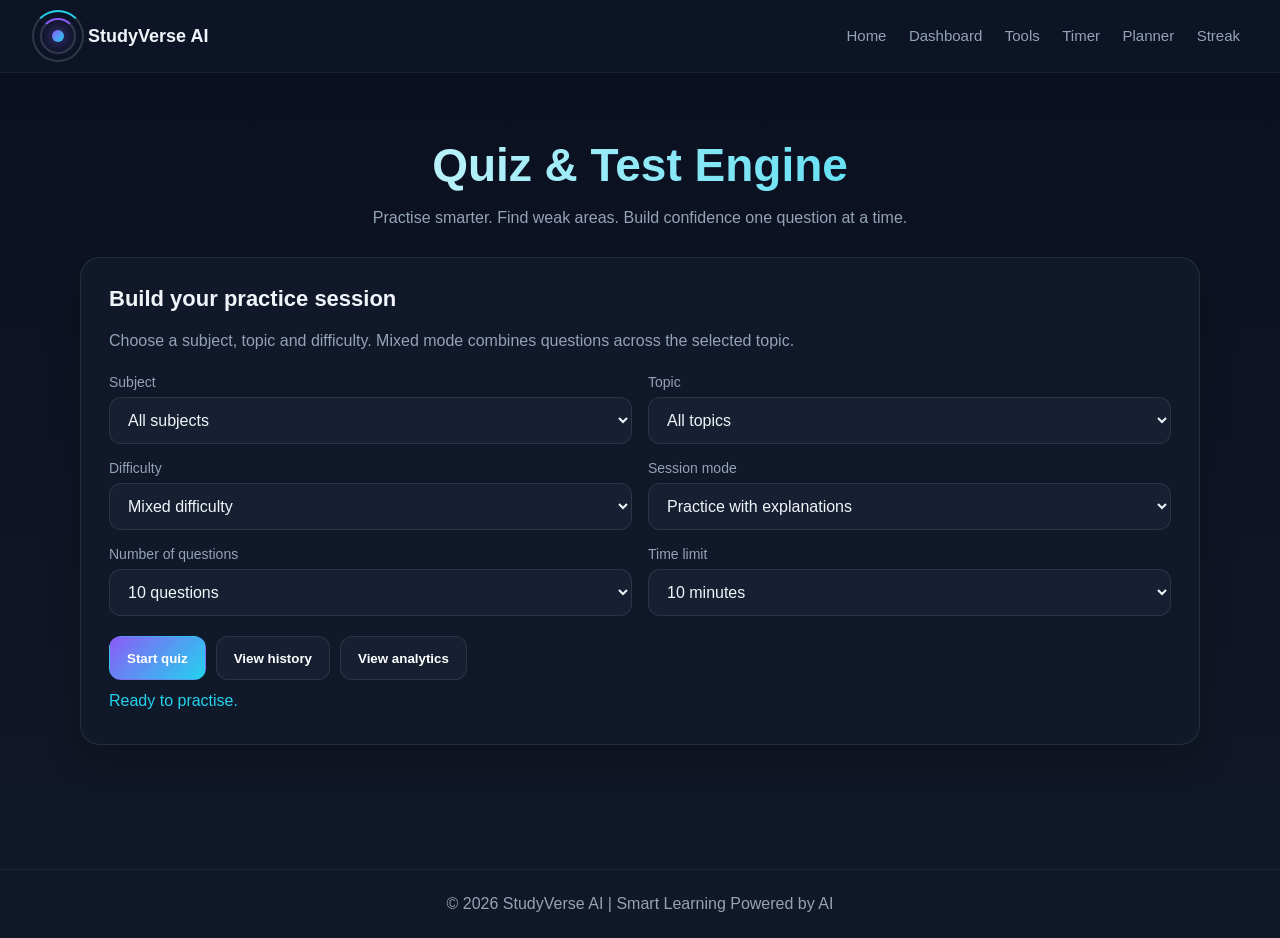
==== commit b97afbc8: "Update quiz.html" ====
--- a/quiz.html
+++ b/quiz.html
@@ -1,1504 +1,966 @@
 <!DOCTYPE html>
 <html lang="en">
 <head>
-  <meta charset="UTF-8">
-  <meta name="viewport" content="width=device-width, initial-scale=1.0">
-  <meta name="theme-color" content="#0b1020">
-  <title>Quiz Engine | StudyVerse AI</title>
-  <meta name="description" content="Practice, learn and test your knowledge with StudyVerse AI's interactive quiz engine.">
-  <link rel="stylesheet" href="style.css">
-
-  <style>
-    :root {
-      --bg: #0b1020;
-      --panel: #121a2e;
-      --panel2: #18233b;
-      --text: #eef2ff;
-      --muted: #aab5d0;
-      --purple: #8b5cf6;
-      --cyan: #22d3ee;
-      --green: #34d399;
-      --red: #fb7185;
-      --border: rgba(255,255,255,.12);
-    }
-
-    * { box-sizing: border-box; }
-
-    body {
-      margin: 0;
-      background: var(--bg);
-      color: var(--text);
-      font-family: Poppins, Arial, sans-serif;
-      line-height: 1.6;
-    }
-
-    a { color: var(--cyan); text-decoration: none; }
-    button, select { font: inherit; }
-
-    .topbar {
-      display: flex;
-      align-items: center;
-      justify-content: space-between;
-      gap: 16px;
-      flex-wrap: wrap;
-      padding: 16px max(18px, calc((100% - 1100px)/2));
-      border-bottom: 1px solid var(--border);
-      background: #0d1426;
-    }
-
-    .brand { font-size: 1.2rem; font-weight: 800; }
-    .brand span { color: var(--cyan); }
-
-    .navlinks {
-      display: flex;
-      gap: 16px;
-      flex-wrap: wrap;
-      font-size: .9rem;
-    }
-
-    main { max-width: 1000px; margin: auto; padding: 24px 16px 50px; }
-    .hero { text-align: center; margin: 10px 0 28px; }
-    .hero h1 { margin-bottom: 8px; font-size: clamp(1.8rem, 5vw, 2.6rem); }
-    .gradient { color: var(--cyan); }
-    .muted { color: var(--muted); }
-
-    .card {
-      background: var(--panel);
-      border: 1px solid var(--border);
-      border-radius: 18px;
-      padding: 22px;
-      margin: 18px 0;
-      min-width: 0;
-    }
-
-    .grid {
-      display: grid;
-      grid-template-columns: repeat(2, minmax(0, 1fr));
-      gap: 16px;
-    }
-
-    .field { display: flex; flex-direction: column; gap: 7px; }
-    .field label { font-weight: 600; font-size: .94rem; }
-
-    select {
-      width: 100%;
-      color: var(--text);
-      background: var(--panel2);
-      border: 1px solid var(--border);
-      border-radius: 10px;
-      padding: 12px;
-    }
-
-    option { background: var(--panel2); color: var(--text); }
-
-    .btn {
-      display: inline-flex;
-      align-items: center;
-      justify-content: center;
-      gap: 8px;
-      border: 0;
-      border-radius: 10px;
-      padding: 11px 17px;
-      background: var(--purple);
-      color: white;
-      font-weight: 700;
-      cursor: pointer;
-      margin: 5px 5px 5px 0;
-    }
-
-    .btn.secondary { background: #26344f; border: 1px solid var(--border); }
-    .btn:disabled { opacity: .55; cursor: not-allowed; }
-
-    .full { width: 100%; margin-top: 18px; }
-    .hidden { display: none !important; }
-
-    .notice {
-      background: rgba(34,211,238,.08);
-      border: 1px solid rgba(34,211,238,.25);
-      border-radius: 12px;
-      padding: 12px 14px;
-      color: #d8faff;
-      margin: 12px 0;
-    }
-
-    .question-heading { font-size: 1.15rem; margin: 18px 0; }
-    .progress-track {
-      height: 8px;
-      border-radius: 20px;
-      overflow: hidden;
-      background: #26344f;
-      margin: 10px 0 18px;
-    }
-
-    .progress-fill {
-      height: 100%;
-      width: 0;
-      background: linear-gradient(90deg, var(--purple), var(--cyan));
-      transition: width .2s;
-    }
-
-    #options { display: grid; gap: 10px; }
-
-    .option-btn {
-      width: 100%;
-      text-align: left;
-      padding: 14px;
-      background: var(--panel2);
-      border: 1px solid var(--border);
-      border-radius: 12px;
-      color: var(--text);
-      cursor: pointer;
-      overflow-wrap: anywhere;
-    }
-
-    .option-btn:hover:not(:disabled) { border-color: var(--cyan); }
-    .option-btn.correct { border-color: var(--green); background: rgba(52,211,153,.13); }
-    .option-btn.incorrect { border-color: var(--red); background: rgba(251,113,133,.13); }
-
-    .stat-grid {
-      display: grid;
-      grid-template-columns: repeat(3, minmax(0, 1fr));
-      gap: 12px;
-    }
-
-    .stat {
-      background: var(--panel2);
-      padding: 14px;
-      border-radius: 12px;
-      border: 1px solid var(--border);
-      overflow-wrap: anywhere;
-    }
-
-    .stat strong { display: block; font-size: 1.35rem; color: var(--cyan); }
-    .item { padding: 13px 0; border-bottom: 1px solid var(--border); }
-    .item:last-child { border-bottom: 0; }
-    .item h4 { margin: 0 0 5px; }
-    .pill {
-      display: inline-block;
-      padding: 3px 9px;
-      border-radius: 20px;
-      background: #26344f;
-      color: #dbeafe;
-      font-size: .78rem;
-      margin: 3px 4px 3px 0;
-    }
-
-    .checkline { display: flex; gap: 10px; align-items: flex-start; margin-top: 14px; }
-    .checkline input { margin-top: 6px; accent-color: var(--purple); }
-    .timer { font-weight: 800; color: var(--cyan); }
-    .footer { text-align: center; padding: 25px 15px; color: var(--muted); }
-
-    @media (max-width: 620px) {
-      main { padding: 18px 12px 36px; }
-      .card { padding: 16px; }
-      .grid { grid-template-columns: 1fr; }
-      .stat-grid { grid-template-columns: 1fr; }
-      .topbar { padding: 14px; }
-      .navlinks { gap: 10px; }
-    }
-  </style>
+<meta charset="UTF-8">
+<meta name="viewport" content="width=device-width, initial-scale=1.0">
+<meta name="theme-color" content="#0b1020">
+<meta name="description" content="StudyVerse AI Quiz Engine: practise Accounting, Business Law, Economics and Quantitative Aptitude.">
+<title>Quiz & Test Engine | StudyVerse AI</title>
+<link rel="stylesheet" href="style.css">
+
+<style>
+/* QUIZ PAGE — local styles, shared site stylesheet stays unchanged */
+:root {
+  --q-bg: #0b1020;
+  --q-card: rgba(18,26,43,.82);
+  --q-primary: #8b5cf6;
+  --q-secondary: #22d3ee;
+  --q-text: #f1f5f9;
+  --q-muted: #94a3b8;
+  --q-border: rgba(255,255,255,.09);
+}
+body { overflow-x:hidden; }
+.quiz-wrap { width:min(1120px,92%); margin:auto; padding:32px 0 64px; }
+.quiz-hero { text-align:center; padding:34px 12px 26px; }
+.quiz-hero h1 {
+  font-size:clamp(30px,5vw,46px); line-height:1.15; margin-bottom:12px;
+  background:linear-gradient(90deg,#fff,var(--q-secondary));
+  -webkit-background-clip:text; -webkit-text-fill-color:transparent;
+}
+.quiz-hero p { color:var(--q-muted); line-height:1.7; }
+.q-panel {
+  background:var(--q-card); border:1px solid var(--q-border);
+  border-radius:20px; padding:clamp(17px,3vw,28px);
+  backdrop-filter:blur(12px); box-shadow:0 14px 35px rgba(0,0,0,.18);
+  min-width:0;
+}
+.q-grid { display:grid; grid-template-columns:repeat(2,minmax(0,1fr)); gap:16px; }
+.q-field { min-width:0; }
+.q-field label { display:block; color:var(--q-muted); font-size:14px; margin-bottom:7px; }
+.q-field select, .q-field input, .q-field textarea {
+  width:100%; min-width:0; margin:0; padding:13px 14px;
+  color:var(--q-text); background:#172033; border:1px solid var(--q-border);
+  border-radius:12px; font:inherit;
+}
+.q-field select:focus, .q-field input:focus, .q-field textarea:focus {
+  outline:2px solid rgba(34,211,238,.45); outline-offset:1px;
+}
+.q-actions { display:flex; flex-wrap:wrap; gap:10px; margin-top:20px; }
+.q-btn {
+  border:1px solid transparent; border-radius:12px; padding:12px 17px;
+  background:linear-gradient(135deg,var(--q-primary),var(--q-secondary));
+  color:white; font-weight:650; cursor:pointer; margin:0; min-height:44px;
+  transition:transform .2s ease, box-shadow .2s ease, opacity .2s ease;
+}
+.q-btn:hover { transform:translateY(-2px); box-shadow:0 8px 22px #22d3ee22; }
+.q-btn:focus-visible { outline:2px solid var(--q-secondary); outline-offset:3px; }
+.q-btn.secondary { background:#172033; border-color:var(--q-border); }
+.q-btn:disabled { opacity:.45; cursor:not-allowed; transform:none; box-shadow:none; }
+.q-section-title { font-size:22px; margin:0 0 16px; }
+.q-muted { color:var(--q-muted); line-height:1.65; }
+.q-hidden { display:none !important; }
+.q-status { min-height:24px; margin-top:12px; color:var(--q-secondary); }
+.q-stats { display:grid; grid-template-columns:repeat(3,minmax(0,1fr)); gap:12px; margin-top:18px; }
+.q-stat { background:#172033; border:1px solid var(--q-border); border-radius:14px; padding:15px; min-width:0; }
+.q-stat span { display:block; color:var(--q-muted); font-size:13px; }
+.q-stat strong { display:block; margin-top:7px; font-size:24px; overflow-wrap:anywhere; }
+.q-question { font-size:clamp(18px,2.5vw,23px); line-height:1.55; margin:18px 0; overflow-wrap:anywhere; }
+.q-progress { height:8px; border-radius:99px; background:#273247; overflow:hidden; margin:14px 0 18px; }
+.q-progress > div { height:100%; width:0; border-radius:99px; background:linear-gradient(90deg,var(--q-primary),var(--q-secondary)); transition:width .3s ease; }
+.q-topline { display:flex; align-items:center; justify-content:space-between; flex-wrap:wrap; gap:10px; color:var(--q-muted); font-size:14px; }
+.q-options { display:grid; gap:11px; }
+.q-option {
+  display:flex; align-items:flex-start; gap:12px; padding:14px;
+  border-radius:13px; background:#172033; border:1px solid var(--q-border);
+  cursor:pointer; line-height:1.55; overflow-wrap:anywhere;
+}
+.q-option:hover { border-color:#8b5cf6aa; }
+.q-option input { margin-top:4px; accent-color:var(--q-primary); flex:0 0 auto; }
+.q-option:has(input:checked) { border-color:var(--q-secondary); background:#16283b; }
+.q-feedback { margin-top:16px; padding:15px; border-radius:12px; background:#172033; line-height:1.65; overflow-wrap:anywhere; }
+.q-feedback.good { border:1px solid #34d39988; }
+.q-feedback.bad { border:1px solid #fb718588; }
+.q-review-item { border-top:1px solid var(--q-border); padding:17px 0; line-height:1.65; overflow-wrap:anywhere; }
+.q-review-item:first-child { border-top:0; }
+.q-review-item h3 { font-size:16px; margin-bottom:9px; }
+.q-review-item p { color:var(--q-muted); margin:5px 0; }
+.q-pill { display:inline-block; font-size:12px; border:1px solid var(--q-border); border-radius:99px; padding:4px 9px; color:var(--q-muted); }
+.q-history-row { display:flex; justify-content:space-between; gap:12px; flex-wrap:wrap; border-bottom:1px solid var(--q-border); padding:12px 0; }
+.q-history-row:last-child { border-bottom:0; }
+.q-divider { border:0; border-top:1px solid var(--q-border); margin:22px 0; }
+.q-mini { font-size:13px; color:var(--q-muted); }
+.q-progress-label { display:flex; justify-content:space-between; gap:10px; font-size:13px; color:var(--q-muted); }
+.q-progress-label span { overflow-wrap:anywhere; }
+@keyframes qEnter { from { opacity:0; transform:translateY(9px); } to { opacity:1; transform:translateY(0); } }
+.q-animate { animation:qEnter .35s ease both; }
+@media (max-width:650px) {
+  nav { padding:16px 12px !important; }
+  nav > div:last-child { width:100%; gap:6px !important; }
+  nav a { margin:0 !important; padding:7px 8px; font-size:13px !important; }
+  .quiz-wrap { width:94%; padding-top:18px; }
+  .quiz-hero { padding-top:24px; }
+  .q-grid { grid-template-columns:1fr; }
+  .q-stats { grid-template-columns:repeat(2,minmax(0,1fr)); }
+  .q-actions { display:grid; grid-template-columns:1fr; }
+  .q-actions .q-btn { width:100%; }
+}
+@media (prefers-reduced-motion:reduce) {
+  *, *::before, *::after { animation-duration:.01ms !important; animation-iteration-count:1 !important; scroll-behavior:auto !important; transition-duration:.01ms !important; }
+}
+</style>
 </head>
-
 <body>
-  <header class="topbar">
-    <a class="brand" href="index.html">StudyVerse <span>AI</span></a>
-    <nav class="navlinks" aria-label="Main navigation">
-      <a href="index.html">Home</a>
-      <a href="tools.html">Tools</a>
-      <a href="study.html">Timer</a>
-      <a href="planner.html">Planner</a>
-      <a href="dashboard.html">Dashboard</a>
-    </nav>
+
+<nav>
+  <div class="logo">
+    <div class="logo-symbol" aria-hidden="true">
+      <span class="core"></span>
+      <span class="ring ring1"></span>
+      <span class="ring ring2"></span>
+    </div>
+    <span class="logo-text">StudyVerse AI</span>
+  </div>
+  <div>
+    <a href="index.html">Home</a>
+    <a href="dashboard.html">Dashboard</a>
+    <a href="tool.html">Tools</a>
+    <a href="study.html">Timer</a>
+    <a href="planner.html">Planner</a>
+    <a href="streak.html">Streak</a>
+  </div>
+</nav>
+
+<main class="quiz-wrap">
+  <header class="quiz-hero">
+    <h1>Quiz &amp; Test Engine</h1>
+    <p>Practise smarter. Find weak areas. Build confidence one question at a time.</p>
   </header>
 
-  <main>
-    <section class="hero">
-      <h1>Smart <span class="gradient">Quiz Engine</span></h1>
-      <p class="muted">Learn the concept, practise questions and track your progress.</p>
-    </section>
-
-    <section id="setupArea" class="card">
-      <h2>Set up your quiz</h2>
-      <p class="muted">Choose a subject, topic, difficulty and learning mode.</p>
-
-      <div class="grid">
-        <div class="field">
-          <label for="subject">Subject</label>
-          <select id="subject">
-            <option value="economics">Business Economics</option>
-            <option value="accounts">Accounting</option>
-            <option value="law">Business Law</option>
-            <option value="qa">Quantitative Aptitude</option>
-          </select>
-        </div>
-
-        <div class="field">
-          <label for="topic">Topic</label>
-          <select id="topic">
-            <option value="demand">Demand and Supply</option>
-            <option value="accounting">Accounting</option>
-            <option value="contract">Indian Contract Act</option>
-            <option value="math">Quantitative Aptitude</option>
-          </select>
-        </div>
-
-        <div class="field">
-          <label for="difficulty">Difficulty</label>
-          <select id="difficulty">
-            <option value="mixed">Mixed</option>
-            <option value="easy">Easy</option>
-            <option value="medium">Medium</option>
-            <option value="hard">Hard</option>
-          </select>
-        </div>
-
-        <div class="field">
-          <label for="timeLimit">Time limit</label>
-          <select id="timeLimit">
-            <option value="0">No timer</option>
-            <option value="60">1 minute</option>
-            <option value="300">5 minutes</option>
-            <option value="600">10 minutes</option>
-            <option value="900">15 minutes</option>
-          </select>
-        </div>
-
-        <div class="field">
-          <label for="learningMode">Learning mode</label>
-          <select id="learningMode">
-            <option value="practice">Practice mode</option>
-            <option value="teach">Learn before testing</option>
-            <option value="exam">Exam mode</option>
-          </select>
-        </div>
-
-        <div class="field" id="examSettings">
-          <label for="examQuestionCount">Questions in exam</label>
-          <select id="examQuestionCount">
-            <option value="5">5 questions</option>
-            <option value="10">10 questions</option>
-            <option value="15">15 questions</option>
-            <option value="20">20 questions</option>
-            <option value="all">All available questions</option>
-          </select>
-        </div>
+  <section id="setupPanel" class="q-panel q-animate" aria-labelledby="setupTitle">
+    <h2 id="setupTitle" class="q-section-title">Build your practice session</h2>
+    <p class="q-muted">Choose a subject, topic and difficulty. Mixed mode combines questions across the selected topic.</p>
+
+    <div class="q-grid" style="margin-top:20px">
+      <div class="q-field">
+        <label for="subjectSelect">Subject</label>
+        <select id="subjectSelect">
+          <option value="all">All subjects</option>
+          <option value="economics">Business Economics</option>
+          <option value="accounting">Accounting</option>
+          <option value="law">Business Law</option>
+          <option value="qa">Quantitative Aptitude</option>
+        </select>
       </div>
-
-      <div id="learningModeDescription" class="notice" aria-live="polite"></div>
-      <div id="teachModeIntroduction" class="notice hidden"></div>
-
-      <div class="checkline">
-        <input type="checkbox" id="examModeToggle">
-        <label for="examModeToggle">Use exam rules (hide feedback until the exam ends)</label>
+      <div class="q-field">
+        <label for="topicSelect">Topic</label>
+        <select id="topicSelect">
+          <option value="all">All topics</option>
+        </select>
       </div>
-
-      <button type="button" class="btn full" id="startQuizButton">Start Quiz</button>
-      <button type="button" class="btn secondary full" id="teachTopicButton">Study Topic Before Quiz</button>
-      <div id="topicLesson" class="hidden"></div>
-    </section>
-
-    <section id="teachPanel" class="card hidden">
-      <h2 id="teachTopicTitle">Learn the topic</h2>
-      <div id="teachLearningContent"></div>
-      <button type="button" class="btn" id="beginTeachTestButton">Start Practice</button>
-      <button type="button" class="btn secondary" id="closeTeachPanelButton">Back to Setup</button>
-    </section>
-
-    <section id="quizArea" class="card hidden" aria-live="polite">
-      <div class="muted" id="quizModeLabel"></div>
-      <div id="quizProgress"></div>
-      <div class="progress-track"><div id="progressFill" class="progress-fill"></div></div>
-
-      <div id="quizTimer" class="timer hidden">Time remaining: <span id="timerDisplay">00:00</span></div>
-      <h2 id="question" class="question-heading"></h2>
-      <div id="options"></div>
-      <div id="feedback" class="notice hidden" aria-live="polite"></div>
-      <div id="answerExplanation" class="notice hidden"></div>
-
-      <button type="button" class="btn" id="nextButton">Next Question</button>
-      <button type="button" class="btn" id="submitExamButton">Submit Exam</button>
-    </section>
-
-    <section id="resultArea" class="card hidden">
-      <h2>Quiz Results</h2>
-      <div class="stat-grid">
-        <div class="stat"><span>Score</span><strong id="score">0 / 0</strong></div>
-        <div class="stat"><span>Accuracy</span><strong id="accuracy">0%</strong></div>
-        <div class="stat"><span>Correct answers</span><strong id="correctCount">0</strong></div>
+      <div class="q-field">
+        <label for="difficultySelect">Difficulty</label>
+        <select id="difficultySelect">
+          <option value="mixed">Mixed difficulty</option>
+          <option value="easy">Easy</option>
+          <option value="medium">Medium</option>
+          <option value="hard">Hard</option>
+        </select>
       </div>
-      <p id="resultMessage"></p>
-      <div id="examReview" class="hidden"></div>
-      <div id="teachRevision" class="hidden"></div>
-      <div id="postQuizRevision"></div>
-      <button type="button" class="btn" id="tryAgainButton">Try Again</button>
-      <a class="btn secondary" href="tools.html">Back to Tools</a>
-    </section>
-
-    <section id="analyticsArea" class="card">
-      <h2>Your Learning Analytics</h2>
-      <div id="analyticsSummary"></div>
-      <div id="analyticsStats" class="stat-grid"></div>
-
-      <h3>Knowledge gaps</h3>
-      <div id="knowledgeGapDiagnosis"></div>
-      <div id="knowledgeGapSummary"></div>
-      <div id="knowledgeGapStats"></div>
-      <div id="weakQuestionStats"></div>
-      <div id="revisionList"></div>
-
-      <h3>Topic mastery</h3>
-      <div id="masterySummary"></div>
-      <div id="masteryStats"></div>
-
-      <h3>Smart learning recommendations</h3>
-      <div id="smartLearningSummary"></div>
-      <div id="smartLearningRecommendations"></div>
-      <div id="smartLearningNextStep"></div>
-    </section>
-
-    <section id="quizHistoryArea" class="card">
-      <h2>Quiz History</h2>
-      <div id="quizHistory"></div>
-      <button type="button" class="btn secondary" id="clearHistoryButton">Clear History</button>
-    </section>
-  </main>
-
-  <footer class="footer">© 2026 StudyVerse AI · Learn smarter, one concept at a time.</footer>
+      <div class="q-field">
+        <label for="modeSelect">Session mode</label>
+        <select id="modeSelect">
+          <option value="practice">Practice with explanations</option>
+          <option value="exam">Exam simulation</option>
+          <option value="teach">Learn mode</option>
+        </select>
+      </div>
+      <div class="q-field">
+        <label for="questionCount">Number of questions</label>
+        <select id="questionCount">
+          <option value="5">5 questions</option>
+          <option value="10" selected>10 questions</option>
+          <option value="15">15 questions</option>
+          <option value="20">20 questions</option>
+          <option value="all">All available questions</option>
+        </select>
+      </div>
+      <div class="q-field">
+        <label for="timeLimit">Time limit</label>
+        <select id="timeLimit">
+          <option value="0">No timer</option>
+          <option value="5">5 minutes</option>
+          <option value="10" selected>10 minutes</option>
+          <option value="15">15 minutes</option>
+          <option value="30">30 minutes</option>
+        </select>
+      </div>
+    </div>
+
+    <div class="q-actions">
+      <button id="startBtn" class="q-btn" type="button">Start quiz</button>
+      <button id="showHistoryBtn" class="q-btn secondary" type="button">View history</button>
+      <button id="showAnalyticsBtn" class="q-btn secondary" type="button">View analytics</button>
+    </div>
+    <p id="setupStatus" class="q-status" role="status" aria-live="polite"></p>
+  </section>
+
+  <section id="quizPanel" class="q-panel q-hidden" style="margin-top:20px" aria-labelledby="questionTitle">
+    <div class="q-topline">
+      <span id="questionCounter">Question 1</span>
+      <span id="quizTimer">No timer</span>
+      <span id="questionSubject" class="q-pill">Subject</span>
+    </div>
+    <div class="q-progress" aria-label="Quiz progress"><div id="progressFill"></div></div>
+    <div class="q-progress-label"><span id="progressLabel">0% complete</span><span id="difficultyLabel">Mixed</span></div>
+    <h2 id="questionTitle" class="q-question"></h2>
+    <div id="optionsContainer" class="q-options"></div>
+    <div id="hintBox" class="q-feedback q-hidden"></div>
+    <div class="q-actions">
+      <button id="hintBtn" class="q-btn secondary" type="button">Show hint</button>
+      <button id="checkBtn" class="q-btn" type="button">Check answer</button>
+      <button id="nextBtn" class="q-btn q-hidden" type="button">Next question</button>
+      <button id="quitBtn" class="q-btn secondary" type="button">End session</button>
+    </div>
+    <p id="answerStatus" class="q-status" role="status" aria-live="polite"></p>
+    <div id="feedbackBox" class="q-feedback q-hidden" aria-live="polite"></div>
+  </section>
+
+  <section id="resultPanel" class="q-panel q-hidden" style="margin-top:20px" aria-labelledby="resultTitle">
+    <h2 id="resultTitle" class="q-section-title">Session results</h2>
+    <p id="resultSummary" class="q-muted"></p>
+    <div class="q-stats">
+      <div class="q-stat"><span>Score</span><strong id="scoreValue">0%</strong></div>
+      <div class="q-stat"><span>Correct</span><strong id="correctValue">0</strong></div>
+      <div class="q-stat"><span>Incorrect / skipped</span><strong id="wrongValue">0</strong></div>
+    </div>
+    <div class="q-actions">
+      <button id="reviewBtn" class="q-btn" type="button">Review answers</button>
+      <button id="retryBtn" class="q-btn secondary" type="button">Try again</button>
+      <button id="backSetupBtn" class="q-btn secondary" type="button">New session</button>
+    </div>
+  </section>
+
+  <section id="reviewPanel" class="q-panel q-hidden" style="margin-top:20px" aria-labelledby="reviewTitle">
+    <h2 id="reviewTitle" class="q-section-title">Answer review</h2>
+    <div id="reviewContainer"></div>
+    <div class="q-actions"><button id="reviewBackBtn" class="q-btn secondary" type="button">Back to results</button></div>
+  </section>
+
+  <section id="historyPanel" class="q-panel q-hidden" style="margin-top:20px" aria-labelledby="historyTitle">
+    <h2 id="historyTitle" class="q-section-title">Recent quiz history</h2>
+    <div id="historyContainer"></div>
+    <div class="q-actions"><button id="historyBackBtn" class="q-btn secondary" type="button">Back to setup</button></div>
+  </section>
+
+  <section id="analyticsPanel" class="q-panel q-hidden" style="margin-top:20px" aria-labelledby="analyticsTitle">
+    <h2 id="analyticsTitle" class="q-section-title">Learning analytics</h2>
+    <div id="analyticsContainer"></div>
+    <div class="q-actions"><button id="analyticsBackBtn" class="q-btn secondary" type="button">Back to setup</button></div>
+  </section>
+</main>
+
+<footer>© 2026 StudyVerse AI | Smart Learning Powered by AI</footer>
+
 <script>
 "use strict";
 
-// ==========================================
-// PART 2: QUESTION BANK
-// ==========================================
-
-const quizQuestions = {
-  demand: [
-    {
-      question: "According to the law of demand, what normally happens when price rises, other things remaining constant?",
-      options: ["Quantity demanded falls", "Demand always rises", "Supply falls automatically", "Demand becomes perfectly elastic"],
-      answer: 0, difficulty: "easy",
-      explanation: "The law of demand describes an inverse relationship between price and quantity demanded, other things remaining constant."
-    },
-    {
-      question: "A movement along the same demand curve is caused by a change in:",
-      options: ["The good's own price", "Consumer income only", "Consumer tastes only", "The number of buyers only"],
-      answer: 0, difficulty: "medium",
-      explanation: "A change in the good's own price causes a change in quantity demanded, represented by movement along the curve."
-    },
-    {
-      question: "Which change normally shifts the demand curve for a normal good to the right?",
-      options: ["A rise in consumer income", "A rise in the good's own price", "A fall in the number of buyers", "A fall in consumer preference"],
-      answer: 0, difficulty: "medium",
-      explanation: "Higher income normally increases demand for a normal good, shifting its demand curve right."
-    },
-    {
-      question: "If price elasticity of demand is greater than 1 in absolute value, demand is:",
-      options: ["Elastic", "Inelastic", "Unitary elastic", "Perfectly inelastic"],
-      answer: 0, difficulty: "medium",
-      explanation: "Demand is elastic when the absolute value of price elasticity exceeds one."
-    },
-    {
-      question: "If price and total expenditure move in opposite directions, demand over that price range is generally:",
-      options: ["Elastic", "Inelastic", "Unitary elastic", "Perfectly inelastic"],
-      answer: 0, difficulty: "hard",
-      explanation: "With elastic demand, a price decrease raises total expenditure, while a price increase lowers it."
-    }
-  ],
-
-  accounting: [
-    {
-      question: "Which account is normally debited when a business purchases goods for resale in a periodic inventory system?",
-      options: ["Purchases Account", "Sales Account", "Capital Account", "Drawings Account"],
-      answer: 0, difficulty: "easy",
-      explanation: "Under the periodic system, goods bought for resale are generally recorded in Purchases Account."
-    },
-    {
-      question: "A trial balance agrees. What does this establish?",
-      options: ["Debit and credit totals are equal", "Every transaction is correct", "No error of omission exists", "All assets are correctly valued"],
-      answer: 0, difficulty: "medium",
-      explanation: "Agreement establishes equality of the trial balance totals, but some errors may remain undetected."
-    },
-    {
-      question: "Goods withdrawn by the proprietor for personal use are generally recorded by:",
-      options: ["Debiting Drawings and crediting Purchases", "Debiting Purchases and crediting Drawings", "Debiting Sales and crediting Cash", "Debiting Capital and crediting Sales"],
-      answer: 0, difficulty: "medium",
-      explanation: "Drawings are debited and Purchases is credited when goods for resale are withdrawn for personal use."
-    },
-    {
-      question: "Under the straight-line method, depreciation per full year is generally calculated as:",
-      options: ["(Cost − residual value) ÷ useful life", "Cost × accumulated depreciation", "Residual value ÷ cost", "Cost ÷ accumulated profit"],
-      answer: 0, difficulty: "medium",
-      explanation: "The depreciable amount is cost less residual value, allocated over the asset's useful life."
-    },
-    {
-      question: "An expense incurred but not yet paid at year-end is usually:",
-      options: ["Added to the expense and shown as a liability", "Deducted from the expense and shown as an asset", "Treated as capital", "Ignored until payment"],
-      answer: 0, difficulty: "hard",
-      explanation: "An accrued expense belongs to the current period and creates a liability until paid."
-    }
-  ],
-
-  contract: [
-    {
-      question: "Under Section 2(h) of the Indian Contract Act, 1872, a contract is:",
-      options: ["An agreement enforceable by law", "Every promise made orally", "Every social arrangement", "An agreement without legal consequences"],
-      answer: 0, difficulty: "easy",
-      explanation: "Section 2(h) defines a contract as an agreement enforceable by law."
-    },
-    {
-      question: "Which is essential for a valid contract under Section 10, subject to applicable laws?",
-      options: ["Free consent of competent parties", "A written document in every case", "Registration of every agreement", "Payment of money in every contract"],
-      answer: 0, difficulty: "medium",
-      explanation: "Section 10 includes free consent, competency, lawful consideration and lawful object among the requirements, subject to other laws."
-    },
-    {
-      question: "Under Section 11, which person is generally competent to contract?",
-      options: ["A person of majority age, sound mind and not legally disqualified", "Every minor acting alone", "Every person regardless of mental capacity", "Only a registered company"],
-      answer: 0, difficulty: "medium",
-      explanation: "Section 11 addresses majority, sound mind and absence of legal disqualification."
-    },
-    {
-      question: "Under Section 15, coercion includes committing or threatening an act forbidden by:",
-      options: ["The Indian Penal Code as referenced in the statutory text, subject to applicable amendments", "Any private workplace rule only", "Every breach of etiquette", "Any disagreement between parties"],
-      answer: 0, difficulty: "hard",
-      explanation: "Section 15 defines coercion using unlawful acts and threats as specified by the statutory provision. Use the applicable amended text for exam preparation."
-    },
-    {
-      question: "A contract whose meaning is uncertain and cannot be made certain is generally:",
-      options: ["Void for uncertainty", "Automatically valid", "Always a contingent contract", "Automatically enforceable after payment"],
-      answer: 0, difficulty: "hard",
-      explanation: "Section 29 provides that agreements whose meaning is uncertain and cannot be made certain are void."
-    }
-  ],
-
-  math: [
-    {
-      question: "If the mean of 4, 6 and 8 is calculated, the result is:",
-      options: ["6", "5", "7", "8"],
-      answer: 0, difficulty: "easy",
-      explanation: "Mean = (4 + 6 + 8) ÷ 3 = 18 ÷ 3 = 6."
-    },
-    {
-      question: "If two fair coins are tossed, how many equally likely outcomes are possible?",
-      options: ["4", "2", "3", "8"],
-      answer: 0, difficulty: "medium",
-      explanation: "The outcomes are HH, HT, TH and TT, giving four equally likely outcomes."
-    },
-    {
-      question: "What is the simple interest on ₹2,000 at 5% per year for 2 years?",
-      options: ["₹200", "₹100", "₹250", "₹400"],
-      answer: 0, difficulty: "medium",
-      explanation: "Simple interest = Principal × Rate × Time ÷ 100 = 2,000 × 5 × 2 ÷ 100 = ₹200."
-    },
-    {
-      question: "If a value rises from 80 to 100, the percentage increase is:",
-      options: ["25%", "20%", "  20.5%", "125%"],
-      answer: 0, difficulty: "medium",
-      explanation: "Increase = 20; percentage increase = 20 ÷ 80 × 100 = 25%."
-    },
-    {
-      question: "If A and B are independent events, P(A) = 0.5 and P(B) = 0.4. What is P(A and B)?",
-      options: ["0.20", "0.90", "0.10", "0.45"],
-      answer: 0, difficulty: "hard",
-      explanation: "For independent events, P(A ∩ B) = P(A) × P(B) = 0.5 × 0.4 = 0.20."
-    }
-  ]
+const QUESTION_BANK = [
+  {
+    id:"eco-demand-01", subject:"economics", topic:"demand", topicName:"Demand and Supply", difficulty:"easy",
+    question:"Other things remaining constant, what generally happens to quantity demanded when the price of a normal good falls?",
+    options:["It increases","It decreases","It always becomes zero","It cannot change"],
+    answer:0, explanation:"The law of demand describes an inverse relationship between price and quantity demanded, other things remaining constant.",
+    hint:"Think about the usual direction of the price–quantity demanded relationship."
+  },
+  {
+    id:"eco-demand-02", subject:"economics", topic:"elasticity", topicName:"Elasticity of Demand", difficulty:"medium",
+    question:"Price rises by 10% and quantity demanded falls by 20%. Using the percentage method, the absolute price elasticity of demand is:",
+    options:["0.5","1","2","10"],
+    answer:2, explanation:"Absolute PED = percentage change in quantity demanded ÷ percentage change in price = 20% ÷ 10% = 2.",
+    hint:"Divide the absolute percentage change in quantity by the percentage change in price."
+  },
+  {
+    id:"eco-demand-03", subject:"economics", topic:"supply", topicName:"Supply", difficulty:"medium",
+    question:"Which change normally causes a movement along a given supply curve rather than a shift of the curve?",
+    options:["A change in the good's own price","A change in production technology","A change in input prices","A change in the number of sellers"],
+    answer:0, explanation:"A change in the good's own price causes movement along a given supply curve. Other listed factors can shift supply.",
+    hint:"Separate the good's own price from non-price determinants."
+  },
+  {
+    id:"eco-market-01", subject:"economics", topic:"equilibrium", topicName:"Market Equilibrium", difficulty:"hard",
+    question:"At the current price, quantity demanded exceeds quantity supplied. If the price is free to adjust, which pressure is most likely?",
+    options:["Upward pressure on price","Downward pressure on price","No pressure on price","Supply must immediately become zero"],
+    answer:0, explanation:"Excess demand creates competition among buyers and tends to put upward pressure on price.",
+    hint:"Consider what buyers do when they want more than sellers currently offer."
+  },
+  {
+    id:"eco-cycle-01", subject:"economics", topic:"business-cycle", topicName:"Business Cycle", difficulty:"easy",
+    question:"Which phase of the business cycle is generally associated with rising economic activity after a trough?",
+    options:["Recovery","Contraction","Recessionary decline","Peak"],
+    answer:0, explanation:"Recovery is the phase in which activity begins rising after a trough.",
+    hint:"Look for the phase that follows the lowest point of a cycle."
+  },
+  {
+    id:"eco-public-01", subject:"economics", topic:"public-finance", topicName:"Public Finance", difficulty:"medium",
+    question:"Which of the following is generally classified as a direct tax in India?",
+    options:["Personal income tax","GST on a purchase","Customs duty on imports","Excise duty on a product"],
+    answer:0, explanation:"Personal income tax is imposed directly on the taxpayer's income. GST, customs duty and excise duty are indirect taxes.",
+    hint:"Ask whether the tax is imposed directly on a person's income or collected through a transaction."
+  },
+
+  {
+    id:"acc-inventory-01", subject:"accounting", topic:"inventory", topicName:"Inventory Valuation", difficulty:"medium",
+    question:"Under the lower of cost and net realisable value rule, inventory cost is ₹12,000 and NRV is ₹11,200. At what amount is it valued?",
+    options:["₹12,000","₹11,200","₹23,200","₹800"],
+    answer:1, explanation:"Lower of cost and NRV is the lower of ₹12,000 and ₹11,200, which is ₹11,200.",
+    hint:"Compare the two amounts and select the lower one."
+  },
+  {
+    id:"acc-dep-01", subject:"accounting", topic:"depreciation", topicName:"Depreciation", difficulty:"easy",
+    question:"A machine costs ₹50,000, has a residual value of ₹5,000 and a useful life of 5 years. Under straight-line depreciation, annual depreciation is:",
+    options:["₹9,000","₹10,000","₹11,000","₹45,000"],
+    answer:0, explanation:"Annual depreciation = (₹50,000 − ₹5,000) ÷ 5 = ₹9,000.",
+    hint:"Subtract residual value before dividing the depreciable amount by useful life."
+  },
+  {
+    id:"acc-brs-01", subject:"accounting", topic:"brs", topicName:"Bank Reconciliation Statement", difficulty:"medium",
+    question:"Starting with a favourable balance as per the cash book, a cheque issued but not yet presented for payment is generally:",
+    options:["Added to the cash-book balance to reconcile with the pass book","Deducted from the cash-book balance","Ignored in every case","Recorded as a cash sale"],
+    answer:0, explanation:"A cheque issued reduces the cash-book bank balance before it is presented. The pass-book balance has not yet been reduced, so the amount is added when reconciling from cash book to pass book.",
+    hint:"Compare the timing of the cash-book entry with the bank's entry."
+  },
+  {
+    id:"acc-errors-01", subject:"accounting", topic:"rectification", topicName:"Rectification of Errors", difficulty:"hard",
+    question:"A credit purchase of ₹4,000 from Rao was correctly credited to Rao's account but omitted from Purchases Account. Which rectification is required?",
+    options:["Debit Purchases Account ₹4,000","Credit Purchases Account ₹4,000","Debit Rao's Account ₹4,000","Credit Cash Account ₹4,000"],
+    answer:0, explanation:"Rao's account is already correctly credited. Purchases must be debited to record the omitted debit aspect.",
+    hint:"Identify which account is missing its entry and whether that account normally receives a debit or credit."
+  },
+  {
+    id:"acc-npo-01", subject:"accounting", topic:"non-profit", topicName:"Not-for-Profit Organisations", difficulty:"medium",
+    question:"Subscriptions received during the year include ₹2,000 relating to the next accounting period. Under the accrual basis, the amount relating to the next period is generally:",
+    options:["Treated as income of the current period","Treated as subscription received in advance","Added to fixed assets","Written off as bad debt"],
+    answer:1, explanation:"The portion relating to the next accounting period is generally a liability called subscriptions received in advance.",
+    hint:"Consider whether the amount has been earned in the current accounting period."
+  },
+  {
+    id:"acc-bills-01", subject:"accounting", topic:"bills", topicName:"Bills of Exchange", difficulty:"medium",
+    question:"The person who draws a bill of exchange is the person who:",
+    options:["Makes the order to pay","Must always be the drawee's bank","Receives payment in every case","Accepts the bill on behalf of the drawee"],
+    answer:0, explanation:"The drawer makes the order to pay. The drawee is the person directed to pay and may accept the bill.",
+    hint:"Distinguish the person issuing the order from the person asked to pay."
+  },
+
+  {
+    id:"law-contract-01", subject:"law", topic:"contract", topicName:"Indian Contract Act", difficulty:"easy",
+    question:"Under Section 2(h) of the Indian Contract Act, 1872, an agreement enforceable by law is called:",
+    options:["A contract","A proposal","A void agreement","A social promise"],
+    answer:0, explanation:"Section 2(h) defines a contract as an agreement enforceable by law.",
+    hint:"Recall the statutory definition of a contract."
+  },
+  {
+    id:"law-capacity-01", subject:"law", topic:"capacity", topicName:"Capacity to Contract", difficulty:"medium",
+    question:"Under Section 11 of the Indian Contract Act, 1872, which person is generally not competent to contract?",
+    options:["A person who has attained majority, is of sound mind and is not disqualified by law","A minor","A competent adult acting voluntarily","A person meeting the statutory requirements"],
+    answer:1, explanation:"A minor is not competent to contract under Section 11. The full legal effect of transactions involving minors depends on applicable law and the facts.",
+    hint:"Section 11 lists the legal capacity requirements."
+  },
+  {
+    id:"law-consent-01", subject:"law", topic:"free-consent", topicName:"Free Consent", difficulty:"hard",
+    question:"Under Section 15 of the Indian Contract Act, 1872, which situation most directly describes coercion?",
+    options:["A threat to commit an act forbidden by the criminal law to obtain consent","An honest prediction about future prices","A mutually understood commercial risk","A failure to make a profitable investment"],
+    answer:0, explanation:"Section 15 includes committing or threatening to commit an act forbidden by criminal law, or specified unlawful detention of property, with the required intention to cause a person to enter an agreement.",
+    hint:"Focus on the statutory meaning of a threat or prohibited act."
+  },
+  {
+    id:"law-offer-01", subject:"law", topic:"offer-acceptance", topicName:"Offer and Acceptance", difficulty:"medium",
+    question:"A valid acceptance of a proposal must generally be:",
+    options:["Absolute and unqualified","A counter-proposal in every case","Made only after the proposal has expired","Different from the proposal in every material respect"],
+    answer:0, explanation:"Section 7 requires acceptance to be absolute and unqualified, subject to the applicable rules.",
+    hint:"An acceptance that changes the proposal's terms may have a different legal effect."
+  },
+  {
+    id:"law-sale-01", subject:"law", topic:"sale-of-goods", topicName:"Sale of Goods Act", difficulty:"medium",
+    question:"Under the Sale of Goods Act, 1930, a condition is generally a stipulation:",
+    options:["Essential to the main purpose of the contract","Always unrelated to the contract's purpose","That can never affect a buyer's remedies","That is identical to every warranty"],
+    answer:0, explanation:"A condition is a stipulation essential to the main purpose of the contract; breach can generally give rise to a right to treat the contract as repudiated, subject to the Act.",
+    hint:"Distinguish an essential term from a collateral stipulation."
+  },
+  {
+    id:"law-partnership-01", subject:"law", topic:"partnership", topicName:"Partnership Act", difficulty:"medium",
+    question:"Under the Indian Partnership Act, 1932, the relationship of partnership arises from:",
+    options:["Agreement between persons","Status alone in every case","Ownership of any common property alone","A unilateral announcement"],
+    answer:0, explanation:"Section 5 states that partnership arises from contract and not from status.",
+    hint:"Recall the Act's distinction between agreement and status."
+  },
+
+  {
+    id:"qa-percent-01", subject:"qa", topic:"percentages", topicName:"Percentages", difficulty:"easy",
+    question:"A value rises from 200 to 250. What is the percentage increase?",
+    options:["20%","25%","50%","125%"],
+    answer:1, explanation:"Increase = 250 − 200 = 50. Percentage increase = (50 ÷ 200) × 100 = 25%.",
+    hint:"Divide the increase by the original value, not the final value."
+  },
+  {
+    id:"qa-interest-01", subject:"qa", topic:"mathematics-finance", topicName:"Mathematics of Finance", difficulty:"medium",
+    question:"What is the simple interest on ₹8,000 at 5% per annum for 2 years?",
+    options:["₹400","₹800","₹1,000","₹8,800"],
+    answer:1, explanation:"Simple interest = Principal × Rate × Time ÷ 100 = ₹8,000 × 5 × 2 ÷ 100 = ₹800.",
+    hint:"Simple interest depends on principal, annual rate and time."
+  },
+  {
+    id:"qa-probability-01", subject:"qa", topic:"probability", topicName:"Probability", difficulty:"medium",
+    question:"A fair six-sided die is rolled once. What is the probability of obtaining an even number?",
+    options:["1/6","1/3","1/2","2/3"],
+    answer:2, explanation:"The even outcomes are 2, 4 and 6: three favourable outcomes out of six equally likely outcomes, so 3/6 = 1/2.",
+    hint:"Count the even faces and compare them with all six possible outcomes."
+  },
+  {
+    id:"qa-statistics-01", subject:"qa", topic:"statistics", topicName:"Statistics", difficulty:"medium",
+    question:"For the observations 2, 4 and 6, what is the arithmetic mean?",
+    options:["3","4","5","6"],
+    answer:1, explanation:"Mean = (2 + 4 + 6) ÷ 3 = 12 ÷ 3 = 4.",
+    hint:"Add all observations and divide by the number of observations."
+  },
+  {
+    id:"qa-index-01", subject:"qa", topic:"index-numbers", topicName:"Index Numbers", difficulty:"hard",
+    question:"Using the simple aggregative price index, base-period total prices are 100 and current-period total prices are 125. The index is:",
+    options:["80","100","125","225"],
+    answer:2, explanation:"Simple aggregative price index = (current-period total ÷ base-period total) × 100 = (125 ÷ 100) × 100 = 125.",
+    hint:"Use the current total as the numerator and the base total as the denominator."
+  }
+];
+
+const SUBJECTS = {
+  economics:"Business Economics",
+  accounting:"Accounting",
+  law:"Business Law",
+  qa:"Quantitative Aptitude"
 };
 
-// ==========================================
-// PART 2: SHARED QUIZ STATE
-// ==========================================
-
-let currentQuestions = [];
-let currentQuestionIndex = 0;
-let score = 0;
-let answered = false;
-let wrongAnswers = [];
-let timerInterval = null;
-let timeRemaining = 0;
-let selectedTimeLimit = 0;
-let quizFinished = false;
-let examMode = false;
-let learningMode = "practice";
-let quizStartTime = null;
-let answerRecords = [];
-let activeSubject = "economics";
-let activeTopic = "demand";
-let activeDifficulty = "mixed";
-
-const subjectTopics = {
-  economics: ["demand"],
-  accounts: ["accounting"],
-  law: ["contract"],
-  qa: ["math"]
+const STORAGE_KEYS = {
+  history:"studyVerseQuizHistory",
+  mastery:"studyVerseQuizMastery"
 };
 
-const topicNames = {
-  demand: "Demand and Supply",
-  accounting: "Accounting",
-  contract: "Indian Contract Act",
-  math: "Quantitative Aptitude"
-};
-
-const subjectNames = {
-  economics: "Business Economics",
-  accounts: "Accounting",
-  law: "Business Law",
-  qa: "Quantitative Aptitude"
-};
-
-function shuffleQuestions(items) {
-  const shuffled = [...items];
-  for (let i = shuffled.length - 1; i > 0; i--) {
+let session = null;
+let timerHandle = null;
+let secondsLeft = 0;
+let historyData = [];
+let masteryData = {};
+
+function safeRead(key, fallback) {
+  try {
+    const value = localStorage.getItem(key);
+    return value ? JSON.parse(value) : fallback;
+  } catch (error) {
+    return fallback;
+  }
+}
+function safeWrite(key, value) {
+  try {
+    localStorage.setItem(key, JSON.stringify(value));
+    return true;
+  } catch (error) {
+    return false;
+  }
+}
+function shuffleArray(items) {
+  const result = [...items];
+  for (let i = result.length - 1; i > 0; i--) {
     const j = Math.floor(Math.random() * (i + 1));
-    [shuffled[i], shuffled[j]] = [shuffled[j], shuffled[i]];
-  }
-  return shuffled;
-}
-
+    [result[i], result[j]] = [result[j], result[i]];
+  }
+  return result;
+}
 function escapeHTML(value) {
-  return String(value ?? "").replace(/[&<>"']/g, char => ({
-    "&": "&amp;", "<": "&lt;", ">": "&gt;",
-    '"': "&quot;", "'": "&#39;"
-  })[char]);
-}
-
-function getElement(id) {
-  return document.getElementById(id);
-}
+  return String(value).replace(/[&<>"']/g, ch => ({
+    "&":"&amp;", "<":"&lt;", ">":"&gt;", '"':"&quot;", "'":"&#39;"
+  })[ch]);
+}
+function formatDate(value) {
+  try {
+    return new Date(value).toLocaleString();
+  } catch (error) {
+    return "Date unavailable";
+  }
+}
+function formatTime(seconds) {
+  const mins = Math.floor(seconds / 60);
+  const secs = seconds % 60;
+  return String(mins).padStart(2,"0") + ":" + String(secs).padStart(2,"0");
+}
+function $(id) { return document.getElementById(id); }
 
 function setVisible(id, visible) {
-  const element = getElement(id);
-  if (element) element.classList.toggle("hidden", !visible);
-}
-
-function formatTime(seconds) {
-  const mins = Math.floor(Math.max(0, seconds) / 60);
-  const secs = Math.max(0, seconds) % 60;
-  return String(mins).padStart(2, "0") + ":" + String(secs).padStart(2, "0");
-}
-
-// ==========================================
-// PART 2: SUBJECT AND MODE SETTINGS
-// ==========================================
-
+  $(id).classList.toggle("q-hidden", !visible);
+}
+function showOnly(panelId) {
+  ["setupPanel","quizPanel","resultPanel","reviewPanel","historyPanel","analyticsPanel"]
+    .forEach(id => setVisible(id, id === panelId));
+  window.scrollTo({top:0, behavior:"smooth"});
+}
+function setStatus(id, message) {
+  $(id).textContent = message;
+}
+function currentFilters() {
+  return {
+    subject:$("subjectSelect").value,
+    topic:$("topicSelect").value,
+    difficulty:$("difficultySelect").value
+  };
+}
 function updateTopicOptions() {
-  const subject = getElement("subject").value;
-  const topicSelect = getElement("topic");
-  const availableTopics = subjectTopics[subject] || [];
-
-  topicSelect.replaceChildren();
-
-  availableTopics.forEach(topic => {
-    const option = document.createElement("option");
-    option.value = topic;
-    option.textContent = topicNames[topic] || topic;
-    topicSelect.appendChild(option);
+  const subject = $("subjectSelect").value;
+  const select = $("topicSelect");
+  const previous = select.value;
+  const topics = [...new Map(
+    QUESTION_BANK
+      .filter(q => subject === "all" || q.subject === subject)
+      .map(q => [q.topic, {value:q.topic,label:q.topicName}])
+  ).values()].sort((a,b) => a.label.localeCompare(b.label));
+
+  select.replaceChildren(new Option("All topics","all"));
+  topics.forEach(topic => select.add(new Option(topic.label,topic.value)));
+  if ([...select.options].some(option => option.value === previous)) select.value = previous;
+}
+</script>
+<script>
+function startQuiz() {
+  const filters = currentFilters();
+  let pool = QUESTION_BANK.filter(q =>
+    (filters.subject === "all" || q.subject === filters.subject) &&
+    (filters.topic === "all" || q.topic === filters.topic) &&
+    (filters.difficulty === "mixed" || q.difficulty === filters.difficulty)
+  );
+
+  if (!pool.length) {
+    setStatus("setupStatus","No questions match those filters yet. Choose another topic or difficulty.");
+    return;
+  }
+
+  pool = shuffleArray(pool);
+  const requested = $("questionCount").value;
+  const count = requested === "all" ? pool.length : Number(requested);
+  pool = pool.slice(0, Math.min(count, pool.length));
+
+  session = {
+    questions:pool,
+    index:0,
+    answers:{},
+    checked:{},
+    hints:{},
+    startedAt:new Date().toISOString(),
+    mode:$("modeSelect").value,
+    filterSubject:filters.subject,
+    filterTopic:filters.topic,
+    filterDifficulty:filters.difficulty,
+    timed:Number($("timeLimit").value) > 0,
+    completed:false
+  };
+
+  secondsLeft = Number($("timeLimit").value) * 60;
+  clearInterval(timerHandle);
+  timerHandle = null;
+  $("feedbackBox").className = "q-feedback q-hidden";
+  $("hintBox").className = "q-feedback q-hidden";
+  setStatus("answerStatus","");
+  setStatus("setupStatus","");
+  showOnly("quizPanel");
+  renderQuestion();
+
+  if (session.timed) {
+    updateTimer();
+    timerHandle = setInterval(() => {
+      if (!session || session.completed) return;
+      secondsLeft--;
+      updateTimer();
+      if (secondsLeft <= 0) finishQuiz(true);
+    },1000);
+  } else {
+    $("quizTimer").textContent = "No timer";
+  }
+}
+
+function updateTimer() {
+  $("quizTimer").textContent = "Time: " + formatTime(Math.max(0,secondsLeft));
+}
+
+function renderQuestion() {
+  if (!session || session.completed) return;
+  const q = session.questions[session.index];
+  const chosen = session.answers[q.id];
+  const isChecked = Boolean(session.checked[q.id]);
+
+  $("questionCounter").textContent =
+    "Question " + (session.index + 1) + " of " + session.questions.length;
+  $("questionSubject").textContent = SUBJECTS[q.subject];
+  $("difficultyLabel").textContent =
+    q.difficulty.charAt(0).toUpperCase() + q.difficulty.slice(1);
+  $("progressLabel").textContent =
+    Math.round((session.index / session.questions.length) * 100) + "% complete";
+  $("progressFill").style.width =
+    ((session.index / session.questions.length) * 100) + "%";
+  $("questionTitle").textContent = q.question;
+
+  const options = $("optionsContainer");
+  options.replaceChildren();
+
+  q.options.forEach((label,index) => {
+    const wrapper = document.createElement("label");
+    wrapper.className = "q-option";
+
+    const radio = document.createElement("input");
+    radio.type = "radio";
+    radio.name = "answer";
+    radio.value = String(index);
+    radio.checked = chosen === index;
+    radio.disabled = isChecked;
+    radio.setAttribute("aria-label",label);
+    radio.addEventListener("change",() => {
+      session.answers[q.id] = index;
+    });
+
+    const text = document.createElement("span");
+    text.textContent = label;
+    wrapper.append(radio,text);
+    options.append(wrapper);
   });
 
-  updateLearningModeUI();
-}
-
-function updateLearningModeUI() {
-  learningMode = getElement("learningMode").value;
-  examMode = learningMode === "exam" || getElement("examModeToggle").checked;
-
-  const descriptions = {
-    practice: "Practice mode: receive feedback and explanations after each answer.",
-    teach: "Learning mode: review the topic before attempting your questions.",
-    exam: "Exam mode: answer without immediate feedback. Review results at the end."
+  setVisible("hintBox",Boolean(session.hints[q.id]));
+  $("hintBox").textContent = session.hints[q.id] ? "Hint: " + q.hint : "";
+  setVisible("hintBtn",!session.hints[q.id]);
+  setVisible("checkBtn",!isChecked);
+  setVisible("nextBtn",isChecked);
+  $("nextBtn").textContent =
+    session.index === session.questions.length - 1 ? "View results" : "Next question";
+
+  if (isChecked) showFeedback(q);
+  else $("feedbackBox").className = "q-feedback q-hidden";
+
+  setStatus("answerStatus",isChecked ? "Answer recorded." : "");
+}
+
+function showFeedback(q) {
+  const selected = session.answers[q.id];
+  const correct = selected === q.answer;
+  const box = $("feedbackBox");
+  box.className = "q-feedback " + (correct ? "good" : "bad");
+  const heading = document.createElement("strong");
+  heading.textContent = correct ? "Correct answer." : "Not quite.";
+  const detail = document.createElement("p");
+  detail.style.marginTop = "8px";
+  detail.textContent = selected === undefined
+    ? "You skipped this question. " + q.explanation
+    : q.explanation;
+  box.replaceChildren(heading,detail);
+  setVisible("feedbackBox",true);
+}
+
+function checkAnswer() {
+  if (!session || session.completed) return;
+  const q = session.questions[session.index];
+  const selected = session.answers[q.id];
+
+  if (selected === undefined) {
+    setStatus("answerStatus","Choose an answer first, or end the session to record it as skipped.");
+    return;
+  }
+  session.checked[q.id] = true;
+  renderQuestion();
+  setStatus("answerStatus","Answer checked.");
+}
+
+function revealHint() {
+  if (!session || session.completed) return;
+  const q = session.questions[session.index];
+  session.hints[q.id] = true;
+  renderQuestion();
+}
+
+function nextQuestion() {
+  if (!session || session.completed) return;
+  if (!session.checked[session.questions[session.index].id]) return;
+
+  if (session.index < session.questions.length - 1) {
+    session.index++;
+    renderQuestion();
+  } else {
+    finishQuiz(false);
+  }
+}
+
+function quitQuiz() {
+  if (!session || session.completed) return;
+  const confirmed = window.confirm("End this session and record unanswered questions as skipped?");
+  if (confirmed) finishQuiz(false);
+}
+
+function finishQuiz(timeExpired) {
+  if (!session || session.completed) return;
+  session.completed = true;
+  clearInterval(timerHandle);
+  timerHandle = null;
+
+  const questions = session.questions;
+  let correct = 0;
+  let attempted = 0;
+  const review = [];
+
+  questions.forEach(q => {
+    const selected = session.answers[q.id];
+    const isCorrect = selected === q.answer;
+    if (selected !== undefined) attempted++;
+    if (isCorrect) correct++;
+
+    review.push({
+      id:q.id,
+      question:q.question,
+      subject:q.subject,
+      topic:q.topicName,
+      options:q.options,
+      selected:selected === undefined ? null : selected,
+      answer:q.answer,
+      correct:isCorrect,
+      explanation:q.explanation
+    });
+
+    const key = q.subject + ":" + q.topic;
+    if (!masteryData[key]) masteryData[key] = {seen:0,correct:0};
+    masteryData[key].seen++;
+    if (isCorrect) masteryData[key].correct++;
+  });
+
+  const percent = Math.round(correct / questions.length * 100);
+  const record = {
+    id:"quiz-" + Date.now() + "-" + Math.random().toString(36).slice(2,7),
+    date:new Date().toISOString(),
+    subject:session.filterSubject,
+    topic:session.filterTopic,
+    difficulty:session.filterDifficulty,
+    mode:session.mode,
+    total:questions.length,
+    attempted:attempted,
+    correct:correct,
+    percent:percent,
+    timeExpired:Boolean(timeExpired),
+    durationSeconds:Math.max(0,Number($("timeLimit").value) * 60 - secondsLeft),
+    review:review
   };
 
-  getElement("learningModeDescription").textContent = descriptions[learningMode];
-  setVisible("examSettings", learningMode === "exam");
-  setVisible("teachModeIntroduction", learningMode === "teach");
-
-  if (learningMode === "teach") {
-    getElement("teachModeIntroduction").textContent =
-      "You can read a short lesson first, then begin a practice quiz.";
-  } else {
-    getElement("teachModeIntroduction").textContent = "";
-  }
-}
-
-// ==========================================
-// PART 2: START AND DISPLAY QUESTIONS
-// ==========================================
-
-function startQuiz(forcePractice = false) {
-  const subject = getElement("subject").value;
-  const topic = getElement("topic").value;
-  const difficulty = getElement("difficulty").value;
-  const mode = forcePractice ? "practice" : getElement("learningMode").value;
-
-  const bank = quizQuestions[topic];
-
-  if (!bank || bank.length === 0) {
-    alert("No questions are available for this topic yet.");
+  historyData.unshift(record);
+  historyData = historyData.slice(0,50);
+  safeWrite(STORAGE_KEYS.history,historyData);
+  safeWrite(STORAGE_KEYS.mastery,masteryData);
+
+  $("resultTitle").textContent = timeExpired ? "Time is up!" : "Session results";
+  $("resultSummary").textContent =
+    "You answered " + attempted + " of " + questions.length +
+    " questions. Your score includes skipped questions as incorrect.";
+  $("scoreValue").textContent = percent + "%";
+  $("correctValue").textContent = correct;
+  $("wrongValue").textContent = questions.length - correct;
+
+  session.lastRecord = record;
+  showOnly("resultPanel");
+}
+
+function renderReview(record) {
+  const container = $("reviewContainer");
+  container.replaceChildren();
+  record.review.forEach((item,index) => {
+    const section = document.createElement("article");
+    section.className = "q-review-item";
+
+    const title = document.createElement("h3");
+    title.textContent = (index + 1) + ". " + item.question;
+
+    const chosen = document.createElement("p");
+    chosen.textContent = "Your answer: " +
+      (item.selected === null ? "Skipped" : item.options[item.selected]) +
+      (item.correct ? " — Correct" : " — Incorrect");
+
+    const answer = document.createElement("p");
+    answer.textContent = "Correct answer: " + item.options[item.answer];
+
+    const explanation = document.createElement("p");
+    explanation.textContent = "Explanation: " + item.explanation;
+
+    const tag = document.createElement("span");
+    tag.className = "q-pill";
+    tag.textContent = SUBJECTS[item.subject] + " · " + item.topic;
+
+    section.append(title,tag,chosen,answer,explanation);
+    container.append(section);
+  });
+  showOnly("reviewPanel");
+}
+
+function renderHistory() {
+  const container = $("historyContainer");
+  container.replaceChildren();
+
+  if (!historyData.length) {
+    container.textContent = "No saved quiz sessions yet. Complete a quiz to build your history.";
     return;
   }
 
-  let available = bank.filter(item =>
-    difficulty === "mixed" || item.difficulty === difficulty
-  );
-
-  if (available.length === 0) {
-    alert("There are no questions at this difficulty yet. Please choose Mixed.");
+  historyData.forEach(record => {
+    const row = document.createElement("div");
+    row.className = "q-history-row";
+
+    const info = document.createElement("div");
+    const heading = document.createElement("strong");
+    heading.textContent = SUBJECTS[record.subject] || "All subjects";
+    const date = document.createElement("p");
+    date.className = "q-mini";
+    date.textContent = formatDate(record.date);
+    const detail = document.createElement("p");
+    detail.className = "q-mini";
+    detail.textContent = record.correct + "/" + record.total + " correct · " + record.mode;
+    info.append(heading,date,detail);
+
+    const actions = document.createElement("div");
+    const score = document.createElement("strong");
+    score.textContent = record.percent + "%";
+    const reviewBtn = document.createElement("button");
+    reviewBtn.type = "button";
+    reviewBtn.className = "q-btn secondary";
+    reviewBtn.textContent = "Review";
+    reviewBtn.addEventListener("click",() => renderReview(record));
+    actions.append(score,reviewBtn);
+
+    row.append(info,actions);
+    container.append(row);
+  });
+}
+
+function renderAnalytics() {
+  const container = $("analyticsContainer");
+  container.replaceChildren();
+
+  if (!historyData.length) {
+    container.textContent = "Complete a quiz to see your progress analytics.";
     return;
   }
 
-  const requestedCount = mode === "exam"
-    ? getElement("examQuestionCount").value
-    : "all";
-
-  if (requestedCount !== "all") {
-    available = shuffleQuestions(available).slice(0, Number(requestedCount));
-  } else {
-    available = shuffleQuestions(available);
-  }
-
-  currentQuestions = available.map(item => ({
-    ...item,
-    options: [...item.options],
-    originalAnswer: item.answer,
-    originalOptions: [...item.options]
-  }));
-
-  currentQuestionIndex = 0;
-  score = 0;
-  answered = false;
-  wrongAnswers = [];
-  answerRecords = [];
-  quizFinished = false;
-  quizStartTime = Date.now();
-
-  activeSubject = subject;
-  activeTopic = topic;
-  activeDifficulty = difficulty;
-  learningMode = mode;
-  examMode = mode === "exam" || getElement("examModeToggle").checked;
-
-  selectedTimeLimit = Number(getElement("timeLimit").value);
-  timeRemaining = selectedTimeLimit;
-
-  clearInterval(timerInterval);
-  setVisible("setupArea", false);
-  setVisible("teachPanel", false);
-  setVisible("resultArea", false);
-  setVisible("quizArea", true);
-
-  setVisible("quizTimer", selectedTimeLimit > 0);
-  setVisible("nextButton", false);
-  setVisible("submitExamButton", examMode);
-  setVisible("feedback", false);
-  setVisible("answerExplanation", false);
-
-  getElement("quizModeLabel").textContent =
-    (examMode ? "Exam mode" : mode === "teach" ? "Learn and practise" : "Practice mode") +
-    " · " + (subjectNames[subject] || subject) +
-    " · " + (topicNames[topic] || topic);
-
-  showQuestion();
-
-  if (selectedTimeLimit > 0) startTimer();
-
-  getElement("quizArea").scrollIntoView({ behavior: "smooth", block: "start" });
-}
-
-function showQuestion() {
-  if (quizFinished) return;
-
-  if (currentQuestionIndex >= currentQuestions.length) {
-    showResult();
-    return;
-  }
-
-  answered = false;
-
-  const item = currentQuestions[currentQuestionIndex];
-  getElement("quizProgress").textContent =
-    `Question ${currentQuestionIndex + 1} of ${currentQuestions.length}`;
-
-  getElement("progressFill").style.width =
-    ((currentQuestionIndex / currentQuestions.length) * 100) + "%";
-
-  getElement("question").textContent = item.question;
-
-  const optionsContainer = getElement("options");
-  optionsContainer.replaceChildren();
-
-  const optionEntries = item.options.map((text, index) => ({ text, index }));
-  const shuffledOptions = shuffleQuestions(optionEntries);
-
-  item.displayedOptions = shuffledOptions;
-
-  shuffledOptions.forEach(entry => {
-    const button = document.createElement("button");
-    button.type = "button";
-    button.className = "option-btn";
-    button.textContent = entry.text;
-    button.addEventListener("click", () => selectAnswer(entry.index, button));
-    optionsContainer.appendChild(button);
+  const totalSessions = historyData.length;
+  const totalQuestions = historyData.reduce((sum,r) => sum + r.total,0);
+  const totalCorrect = historyData.reduce((sum,r) => sum + r.correct,0);
+  const average = Math.round(historyData.reduce((sum,r) => sum + r.percent,0) / totalSessions);
+
+  const stats = document.createElement("div");
+  stats.className = "q-stats";
+  [
+    ["Sessions",totalSessions],
+    ["Questions",totalQuestions],
+    ["Average score",average + "%"]
+  ].forEach(([label,value]) => {
+    const card = document.createElement("div");
+    card.className = "q-stat";
+    const title = document.createElement("span");
+    title.textContent = label;
+    const number = document.createElement("strong");
+    number.textContent = value;
+    card.append(title,number);
+    stats.append(card);
   });
-
-  getElement("feedback").textContent = "";
-  getElement("answerExplanation").textContent = "";
-
-  setVisible("feedback", false);
-  setVisible("answerExplanation", false);
-  setVisible("nextButton", false);
-  setVisible("submitExamButton", examMode);
-}
-// ==========================================
-// PART 3: ANSWERS AND FEEDBACK
-// ==========================================
-
-function selectAnswer(selectedIndex, selectedButton) {
-  if (answered || quizFinished) return;
-
-  const item = currentQuestions[currentQuestionIndex];
-  const isCorrect = selectedIndex === item.originalAnswer;
-
-  answered = true;
-
-  if (isCorrect) {
-    score++;
-  } else {
-    wrongAnswers.push({
-      question: item.question,
-      topic: activeTopic,
-      selectedAnswer: item.originalOptions[selectedIndex],
-      correctAnswer: item.originalOptions[item.originalAnswer],
-      explanation: item.explanation || ""
+  container.append(stats);
+
+  const detail = document.createElement("p");
+  detail.className = "q-muted";
+  detail.style.marginTop = "16px";
+  detail.textContent = "Overall accuracy: " +
+    (totalQuestions ? Math.round(totalCorrect / totalQuestions * 100) : 0) +
+    "%. Topic mastery below uses your saved answers across completed sessions.";
+  container.append(detail);
+
+  const entries = Object.entries(masteryData)
+    .map(([key,value]) => ({key,...value}))
+    .filter(item => item.seen > 0)
+    .sort((a,b) => (a.correct/a.seen) - (b.correct/b.seen));
+
+  if (entries.length) {
+    const heading = document.createElement("h3");
+    heading.className = "q-section-title";
+    heading.style.marginTop = "24px";
+    heading.textContent = "Topics to revisit";
+    container.append(heading);
+
+    entries.forEach(item => {
+      const parts = item.key.split(":");
+      const subjectName = SUBJECTS[parts[0]] || parts[0];
+      const topicName = QUESTION_BANK.find(q => q.subject === parts[0] && q.topic === parts[1])?.topicName || parts[1];
+      const percentage = Math.round(item.correct / item.seen * 100);
+
+      const label = document.createElement("div");
+      label.className = "q-progress-label";
+      const left = document.createElement("span");
+      left.textContent = subjectName + " · " + topicName;
+      const right = document.createElement("span");
+      right.textContent = percentage + "%";
+      label.append(left,right);
+
+      const bar = document.createElement("div");
+      bar.className = "q-progress";
+      bar.style.marginTop = "7px";
+      const fill = document.createElement("div");
+      fill.style.width = percentage + "%";
+      bar.append(fill);
+      container.append(label,bar);
     });
   }
-
-  answerRecords.push({
-    question: item.question,
-    selectedIndex,
-    correctIndex: item.originalAnswer,
-    selectedAnswer: item.originalOptions[selectedIndex],
-    correctAnswer: item.originalOptions[item.originalAnswer],
-    isCorrect,
-    explanation: item.explanation || ""
+}
+
+function backToSetup() {
+  clearInterval(timerHandle);
+  timerHandle = null;
+  session = null;
+  showOnly("setupPanel");
+}
+</script>
+<script>
+function bindQuizEvents() {
+  $("subjectSelect").addEventListener("change",updateTopicOptions);
+  $("startBtn").addEventListener("click",startQuiz);
+  $("checkBtn").addEventListener("click",checkAnswer);
+  $("nextBtn").addEventListener("click",nextQuestion);
+  $("hintBtn").addEventListener("click",revealHint);
+  $("quitBtn").addEventListener("click",quitQuiz);
+
+  $("reviewBtn").addEventListener("click",() => {
+    if (session?.lastRecord) renderReview(session.lastRecord);
   });
-
-  document.querySelectorAll("#options button").forEach(button => {
-    button.disabled = true;
+  $("retryBtn").addEventListener("click",startQuiz);
+  $("backSetupBtn").addEventListener("click",backToSetup);
+
+  $("showHistoryBtn").addEventListener("click",() => {
+    renderHistory();
+    showOnly("historyPanel");
   });
-
-  if (!examMode) {
-    document.querySelectorAll("#options button").forEach(button => {
-      const displayed = item.displayedOptions.find(
-        entry => entry.text === button.textContent
-      );
-
-      if (displayed && displayed.index === item.originalAnswer) {
-        button.classList.add("correct");
-      }
-    });
-
-    if (!isCorrect && selectedButton) {
-      selectedButton.classList.add("incorrect");
-    }
-
-    getElement("feedback").textContent = isCorrect
-      ? "Correct! Well done."
-      : "Not quite. Review the correct answer and explanation below.";
-
-    setVisible("feedback", true);
-    getElement("answerExplanation").textContent =
-      "Correct answer: " + item.originalOptions[item.originalAnswer] +
-      "\n\nExplanation: " + (item.explanation || "Review this concept in your study material.");
-
-    setVisible("answerExplanation", true);
-  } else {
-    getElement("feedback").textContent =
-      "Answer recorded. Correct answers will be shown after you submit the exam.";
-    setVisible("feedback", true);
-    setVisible("answerExplanation", false);
-  }
-
-  const isLastQuestion = currentQuestionIndex === currentQuestions.length - 1;
-
-  getElement("nextButton").textContent = isLastQuestion
-    ? (examMode ? "Next / Review" : "Finish Quiz")
-    : "Next Question";
-
-  setVisible("nextButton", true);
-  setVisible("submitExamButton", examMode);
-}
-
-function nextQuestion() {
-  if (!answered || quizFinished) return;
-
-  currentQuestionIndex++;
-
-  if (currentQuestionIndex >= currentQuestions.length) {
-    showResult();
-  } else {
-    showQuestion();
-  }
-}
-
-// ==========================================
-// PART 3: TIMER
-// ==========================================
-
-function startTimer() {
-  clearInterval(timerInterval);
-  updateTimerDisplay();
-
-  timerInterval = setInterval(() => {
-    if (quizFinished) {
-      clearInterval(timerInterval);
-      return;
-    }
-
-    timeRemaining--;
-    updateTimerDisplay();
-
-    if (timeRemaining <= 0) {
-      timeUp();
-    }
-  }, 1000);
-}
-
-function updateTimerDisplay() {
-  const display = getElement("timerDisplay");
-  if (display) display.textContent = formatTime(timeRemaining);
-}
-
-function timeUp() {
-  if (quizFinished) return;
-
-  clearInterval(timerInterval);
-
-  // Unanswered questions are left blank and count as incorrect.
-  const unansweredItems = currentQuestions
-    .slice(0, currentQuestionIndex + 1)
-    .filter((item, index) =>
-      index === currentQuestionIndex && !answered
-    );
-
-  unansweredItems.forEach(item => {
-    answerRecords.push({
-      question: item.question,
-      selectedIndex: null,
-      correctIndex: item.originalAnswer,
-      selectedAnswer: "Not answered",
-      correctAnswer: item.originalOptions[item.originalAnswer],
-      isCorrect: false,
-      explanation: item.explanation || ""
-    });
-
-    wrongAnswers.push({
-      question: item.question,
-      topic: activeTopic,
-      selectedAnswer: "Not answered",
-      correctAnswer: item.originalOptions[item.originalAnswer],
-      explanation: item.explanation || ""
-    });
+  $("showAnalyticsBtn").addEventListener("click",() => {
+    renderAnalytics();
+    showOnly("analyticsPanel");
   });
-
-  showResult();
-}
-
-// ==========================================
-// PART 3: RESULTS AND REVISION
-// ==========================================
-
-function showResult() {
-  if (quizFinished || currentQuestions.length === 0) return;
-
-  quizFinished = true;
-  clearInterval(timerInterval);
-
-  setVisible("quizArea", false);
-  setVisible("resultArea", true);
-
-  const total = currentQuestions.length;
-  const accuracy = Math.round((score / total) * 100);
-
-  getElement("score").textContent = `${score} / ${total}`;
-  getElement("accuracy").textContent = `${accuracy}%`;
-  getElement("correctCount").textContent = String(score);
-
-  getElement("progressFill").style.width = "100%";
-
-  let message;
-  if (accuracy >= 80) {
-    message = "Excellent work! Review any missed questions to strengthen your understanding.";
-  } else if (accuracy >= 60) {
-    message = "Good effort. Review the explanations and practise the questions you missed.";
-  } else {
-    message = "Keep going. Revisit the concepts and try another practice round.";
-  }
-
-  if (examMode && timeRemaining <= 0 && selectedTimeLimit > 0) {
-    message += " The time limit was reached.";
-  }
-
-  getElement("resultMessage").textContent = message;
-
-  renderAnswerRevision();
-
-  saveQuizResult(accuracy);
-  initialiseQuizDashboards();
-
-  getElement("resultArea").scrollIntoView({ behavior: "smooth", block: "start" });
-}
-
-function renderAnswerRevision() {
-  const container = getElement("postQuizRevision");
-  container.replaceChildren();
-
-  const heading = document.createElement("h3");
-  heading.textContent = examMode ? "Exam Review" : "Revise Your Answers";
-  container.appendChild(heading);
-
-  const intro = document.createElement("p");
-  intro.className = "muted";
-  intro.textContent = examMode
-    ? "Your answers and explanations are now available."
-    : "Use these explanations to reinforce what you have learned.";
-  container.appendChild(intro);
-
-  currentQuestions.forEach((item, index) => {
-    const record = answerRecords.find(entry => entry.question === item.question);
-    const block = document.createElement("div");
-    block.className = "item";
-
-    const question = document.createElement("h4");
-    question.textContent = `${index + 1}. ${item.question}`;
-
-    const yourAnswer = document.createElement("p");
-    yourAnswer.textContent = "Your answer: " +
-      (record ? record.selectedAnswer : "Not answered");
-
-    const correctAnswer = document.createElement("p");
-    correctAnswer.textContent =
-      "Correct answer: " + item.originalOptions[item.originalAnswer];
-
-    const status = document.createElement("span");
-    status.className = "pill";
-    status.textContent = record && record.isCorrect
-      ? "Correct"
-      : "Review this question";
-
-    const explanation = document.createElement("p");
-    explanation.textContent =
-      "Explanation: " + (item.explanation || "Review this concept in your study material.");
-
-    block.append(question, status, yourAnswer, correctAnswer, explanation);
-    container.appendChild(block);
-  });
-}
-
-// ==========================================
-// PART 3: SAVE RESULTS SAFELY
-// ==========================================
-
-function getQuizHistory() {
-  try {
-    const parsed = JSON.parse(localStorage.getItem("quizHistory") || "[]");
-    return Array.isArray(parsed) ? parsed : [];
-  } catch (error) {
-    console.warn("Could not read quiz history:", error);
-    return [];
-  }
-}
-
-function saveQuizResult(accuracy) {
-  const result = {
-    id: Date.now() + "-" + Math.random().toString(36).slice(2, 8),
-    date: new Date().toISOString(),
-    subject: activeSubject,
-    topic: activeTopic,
-    difficulty: activeDifficulty,
-    mode: examMode ? "exam" : learningMode,
-    score,
-    total: currentQuestions.length,
-    accuracy,
-    wrongAnswers: wrongAnswers.map(item => ({ ...item }))
-  };
-
-  try {
-    const history = getQuizHistory();
-    history.unshift(result);
-    localStorage.setItem("quizHistory", JSON.stringify(history.slice(0, 100)));
-  } catch (error) {
-    console.warn("Could not save quiz history:", error);
-    getElement("resultMessage").textContent +=
-      " Note: this browser could not save the result to local history.";
-  }
-}
-// ==========================================
-// PART 4: TEACH BEFORE TESTING
-// ==========================================
-
-function showTopicLesson() {
-  const topic = getElement("topic").value;
-  const questions = quizQuestions[topic] || [];
-  const panel = getElement("teachPanel");
-  const content = getElement("teachLearningContent");
-
-  getElement("teachTopicTitle").textContent =
-    "Learn: " + (topicNames[topic] || topic);
-
-  content.replaceChildren();
-
-  if (!questions.length) {
-    content.textContent = "No lesson content is available for this topic yet.";
-  } else {
-    const intro = document.createElement("p");
-    intro.textContent =
-      "Review the key concepts and explanations below before attempting the quiz.";
-    content.appendChild(intro);
-
-    questions.forEach((item, index) => {
-      const block = document.createElement("div");
-      block.className = "item";
-
-      const question = document.createElement("h4");
-      question.textContent = `${index + 1}. ${item.question}`;
-
-      const answer = document.createElement("p");
-      answer.textContent =
-        "Key concept: " + item.options[item.answer];
-
-      const explanation = document.createElement("p");
-      explanation.textContent =
-        "Explanation: " + (item.explanation || "Review this concept in your study material.");
-
-      block.append(question, answer, explanation);
-      content.appendChild(block);
-    });
-  }
-
-  setVisible("setupArea", false);
-  setVisible("quizArea", false);
-  setVisible("resultArea", false);
-  setVisible("teachPanel", true);
-  panel.scrollIntoView({ behavior: "smooth", block: "start" });
-}
-
-// ==========================================
-// PART 4: QUIZ HISTORY
-// ==========================================
-
-function loadQuizHistory() {
-  const container = getElement("quizHistory");
-  const history = getQuizHistory();
-
-  container.replaceChildren();
-
-  if (!history.length) {
-    container.textContent = "No quiz attempts yet. Complete a quiz to see your history.";
-    return;
-  }
-
-  history.slice(0, 20).forEach(item => {
-    const block = document.createElement("div");
-    block.className = "item";
-
-    const title = document.createElement("h4");
-    title.textContent =
-      (topicNames[item.topic] || item.topic || "Quiz") +
-      " · " + (subjectNames[item.subject] || item.subject || "Subject");
-
-    const details = document.createElement("p");
-    details.className = "muted";
-
-    const date = item.date ? new Date(item.date) : null;
-    const dateText = date && !Number.isNaN(date.getTime())
-      ? date.toLocaleString()
-      : "Date unavailable";
-
-    details.textContent =
-      `${dateText} · ${item.mode || "practice"} · Score: ${item.score ?? 0}/${item.total ?? 0} · Accuracy: ${item.accuracy ?? 0}%`;
-
-    block.append(title, details);
-    container.appendChild(block);
-  });
-}
-
-function clearQuizHistory() {
-  const confirmed = window.confirm(
-    "Clear all saved quiz history and learning analytics from this browser?"
-  );
-
-  if (!confirmed) return;
-
-  try {
-    localStorage.removeItem("quizHistory");
-  } catch (error) {
-    console.warn("Could not clear quiz history:", error);
-  }
-
-  initialiseQuizDashboards();
-}
-
-// ==========================================
-// PART 4: GENERAL ANALYTICS
-// ==========================================
-
-function loadAnalytics() {
-  const history = getQuizHistory();
-  const attempts = history.length;
-  const totalQuestions = history.reduce((sum, item) => sum + Number(item.total || 0), 0);
-  const totalCorrect = history.reduce((sum, item) => sum + Number(item.score || 0), 0);
-  const averageAccuracy = attempts
-    ? Math.round(history.reduce((sum, item) => sum + Number(item.accuracy || 0), 0) / attempts)
-    : 0;
-
-  getElement("analyticsSummary").textContent = attempts
-    ? "Your progress across saved quiz attempts."
-    : "Complete your first quiz to start building your learning profile.";
-
-  getElement("analyticsStats").innerHTML = `
-    <div class="stat"><span>Attempts</span><strong>${attempts}</strong></div>
-    <div class="stat"><span>Questions answered</span><strong>${totalQuestions}</strong></div>
-    <div class="stat"><span>Average accuracy</span><strong>${averageAccuracy}%</strong></div>
-  `;
-
-  getElement("knowledgeGapSummary").textContent =
-    `Across your saved attempts, you have answered ${totalCorrect} questions correctly out of ${totalQuestions}.`;
-}
-
-// ==========================================
-// PART 4: KNOWLEDGE GAPS
-// ==========================================
-
-function loadKnowledgeGaps() {
-  const history = getQuizHistory();
-  const topicStats = {};
-
-  history.forEach(attempt => {
-    const topic = attempt.topic || "unknown";
-
-    if (!topicStats[topic]) {
-      topicStats[topic] = { attempts: 0, correct: 0, total: 0, wrong: {} };
-    }
-
-    const stat = topicStats[topic];
-    stat.attempts++;
-    stat.correct += Number(attempt.score || 0);
-    stat.total += Number(attempt.total || 0);
-
-    (attempt.wrongAnswers || []).forEach(wrong => {
-      const question = wrong.question || "Unspecified question";
-      stat.wrong[question] = (stat.wrong[question] || 0) + 1;
-    });
-  });
-
-  const entries = Object.entries(topicStats);
-  const gaps = entries
-    .map(([topic, stat]) => ({
-      topic,
-      ...stat,
-      accuracy: stat.total ? Math.round(stat.correct / stat.total * 100) : 0
-    }))
-    .sort((a, b) => a.accuracy - b.accuracy);
-
-  const diagnosis = getElement("knowledgeGapDiagnosis");
-  const stats = getElement("knowledgeGapStats");
-  const weakStats = getElement("weakQuestionStats");
-  const revision = getElement("revisionList");
-
-  diagnosis.replaceChildren();
-  stats.replaceChildren();
-  weakStats.replaceChildren();
-  revision.replaceChildren();
-
-  if (!gaps.length) {
-    diagnosis.textContent = "No knowledge gaps detected yet. Complete a quiz to get personalised feedback.";
-    return;
-  }
-
-  const weakest = gaps[0];
-  diagnosis.textContent =
-    `Priority topic: ${topicNames[weakest.topic] || weakest.topic}. Current saved accuracy: ${weakest.accuracy}%.`;
-
-  gaps.forEach(item => {
-    const block = document.createElement("div");
-    block.className = "item";
-    block.textContent =
-      `${topicNames[item.topic] || item.topic}: ${item.accuracy}% accuracy across ${item.total} questions.`;
-    stats.appendChild(block);
-  });
-
-  const recurring = [];
-
-  gaps.forEach(item => {
-    Object.entries(item.wrong).forEach(([question, count]) => {
-      recurring.push({
-        topic: item.topic,
-        question,
-        count
-      });
-    });
-  });
-
-  recurring.sort((a, b) => b.count - a.count);
-
-  if (!recurring.length) {
-    weakStats.textContent = "No incorrect answers are saved in your history yet.";
-  } else {
-    const heading = document.createElement("h4");
-    heading.textContent = "Questions to revisit";
-    weakStats.appendChild(heading);
-
-    recurring.slice(0, 5).forEach(item => {
-      const block = document.createElement("div");
-      block.className = "item";
-
-      const question = document.createElement("p");
-      question.textContent = item.question;
-
-      const tag = document.createElement("span");
-      tag.className = "pill";
-      tag.textContent =
-        `${topicNames[item.topic] || item.topic} · missed ${item.count} time(s)`;
-
-      block.append(question, tag);
-      weakStats.appendChild(block);
-    });
-  }
-
-  const revisionHeading = document.createElement("h4");
-  revisionHeading.textContent = "Suggested revision order";
-  revision.appendChild(revisionHeading);
-
-  gaps.forEach((item, index) => {
-    const line = document.createElement("p");
-    line.textContent =
-      `${index + 1}. ${topicNames[item.topic] || item.topic} — ${item.accuracy < 60 ? "revise concepts and practise again" : item.accuracy < 80 ? "practise missed questions" : "maintain with periodic revision"}.`;
-    revision.appendChild(line);
-  });
-}
-
-// ==========================================
-// PART 4: TOPIC MASTERY
-// ==========================================
-
-function loadMasteryDashboard() {
-  const history = getQuizHistory();
-  const topicStats = {};
-
-  history.forEach(item => {
-    const topic = item.topic || "unknown";
-
-    if (!topicStats[topic]) {
-      topicStats[topic] = { correct: 0, total: 0 };
-    }
-
-    topicStats[topic].correct += Number(item.score || 0);
-    topicStats[topic].total += Number(item.total || 0);
-  });
-
-  const summary = getElement("masterySummary");
-  const container = getElement("masteryStats");
-  container.replaceChildren();
-
-  const entries = Object.entries(topicStats);
-
-  if (!entries.length) {
-    summary.textContent = "Your topic mastery will appear after your first quiz.";
-    return;
-  }
-
-  summary.textContent = "Mastery is estimated from the accuracy of your saved attempts.";
-
-  entries.forEach(([topic, stat]) => {
-    const accuracy = stat.total
-      ? Math.round(stat.correct / stat.total * 100)
-      : 0;
-
-    let level = "Needs more practice";
-    if (accuracy >= 80) level = "Strong";
-    else if (accuracy >= 60) level = "Developing";
-
-    const block = document.createElement("div");
-    block.className = "item";
-
-    const title = document.createElement("h4");
-    title.textContent = topicNames[topic] || topic;
-
-    const label = document.createElement("p");
-    label.textContent = `${level} · ${accuracy}% accuracy`;
-
-    const track = document.createElement("div");
-    track.className = "progress-track";
-
-    const fill = document.createElement("div");
-    fill.className = "progress-fill";
-    fill.style.width = accuracy + "%";
-
-    track.appendChild(fill);
-    block.append(title, label, track);
-    container.appendChild(block);
-  });
-}
-
-// ==========================================
-// PART 4: SMART LEARNING RECOMMENDATIONS
-// ==========================================
-
-function getSmartRecommendation() {
-  const history = getQuizHistory();
-
-  if (!history.length) {
-    return {
-      title: "Start with a short quiz",
-      detail: "Complete a quiz to identify your current strengths and revision needs.",
-      topic: null
-    };
-  }
-
-  const totals = {};
-
-  history.forEach(item => {
-    const topic = item.topic || "unknown";
-
-    if (!totals[topic]) totals[topic] = { correct: 0, total: 0 };
-
-    totals[topic].correct += Number(item.score || 0);
-    totals[topic].total += Number(item.total || 0);
-  });
-
-  const weakest = Object.entries(totals)
-    .map(([topic, stat]) => ({
-      topic,
-      accuracy: stat.total ? stat.correct / stat.total * 100 : 0
-    }))
-    .sort((a, b) => a.accuracy - b.accuracy)[0];
-
-  if (!weakest) {
-    return {
-      title: "Keep practising",
-      detail: "Complete another quiz to build a more useful learning profile.",
-      topic: null
-    };
-  }
-
-  let nextStep = "Review missed questions and attempt another mixed quiz.";
-  if (weakest.accuracy < 60) {
-    nextStep = "Read the key concepts first, then practise easy questions before moving up.";
-  } else if (weakest.accuracy < 80) {
-    nextStep = "Practise medium questions and focus on the concepts you missed.";
-  } else {
-    nextStep = "Maintain this topic with a mixed quiz and periodic revision.";
-  }
-
-  return {
-    title: "Focus on " + (topicNames[weakest.topic] || weakest.topic),
-    detail: `Your saved accuracy for this topic is ${Math.round(weakest.accuracy)}%.`,
-    nextStep,
-    topic: weakest.topic
-  };
-}
-
-function loadSmartLearningRecommendation() {
-  const recommendation = getSmartRecommendation();
-
-  getElement("smartLearningSummary").textContent = recommendation.title;
-  getElement("smartLearningRecommendations").textContent = recommendation.detail;
-  getElement("smartLearningNextStep").textContent =
-    recommendation.nextStep || "Complete a quiz to receive a next step.";
-}
-
-// ==========================================
-// PART 4: REFRESH DASHBOARDS
-// ==========================================
-
-function initialiseQuizDashboards() {
-  loadQuizHistory();
-  loadAnalytics();
-  loadKnowledgeGaps();
-  loadMasteryDashboard();
-  loadSmartLearningRecommendation();
-}
-// ==========================================
-// PART 5: CONNECT ALL CONTROLS
-// ==========================================
-
-function resetQuizToSetup() {
-  clearInterval(timerInterval);
-  quizFinished = true;
-
-  setVisible("resultArea", false);
-  setVisible("quizArea", false);
-  setVisible("teachPanel", false);
-  setVisible("setupArea", true);
-
-  getElement("topicLesson").classList.add("hidden");
-  getElement("setupArea").scrollIntoView({ behavior: "smooth", block: "start" });
-}
-
-function initialiseStudyVerseFeatures() {
-  // Keep topic choices connected to the selected subject.
-  getElement("subject").addEventListener("change", updateTopicOptions);
-
-  // Keep the learning-mode description and settings updated.
-  getElement("learningMode").addEventListener("change", updateLearningModeUI);
-
-  getElement("examModeToggle").addEventListener("change", () => {
-    updateLearningModeUI();
-  });
-
-  // Start the selected quiz.
-  getElement("startQuizButton").addEventListener("click", () => {
-    startQuiz();
-  });
-
-  // Open the topic lesson.
-  getElement("teachTopicButton").addEventListener("click", showTopicLesson);
-
-  // Start a practice quiz after reviewing the lesson.
-  getElement("beginTeachTestButton").addEventListener("click", () => {
-    startQuiz(true);
-  });
-
-  // Return to the setup screen from the lesson.
-  getElement("closeTeachPanelButton").addEventListener("click", () => {
-    setVisible("teachPanel", false);
-    setVisible("setupArea", true);
-    getElement("setupArea").scrollIntoView({ behavior: "smooth", block: "start" });
-  });
-
-  // Move forward after an answer has been recorded.
-  getElement("nextButton").addEventListener("click", nextQuestion);
-
-  // Submit the exam whenever the learner chooses.
-  getElement("submitExamButton").addEventListener("click", () => {
-    if (!quizFinished && currentQuestions.length > 0) {
-      showResult();
-    }
-  });
-
-  // Return to quiz setup.
-  getElement("tryAgainButton").addEventListener("click", resetQuizToSetup);
-
-  // Clear saved attempts after confirmation.
-  getElement("clearHistoryButton").addEventListener("click", clearQuizHistory);
-
-  // Initial page setup.
+  $("reviewBackBtn").addEventListener("click",() => showOnly("resultPanel"));
+  $("historyBackBtn").addEventListener("click",() => showOnly("setupPanel"));
+  $("analyticsBackBtn").addEventListener("click",() => showOnly("setupPanel"));
+
   updateTopicOptions();
-  updateLearningModeUI();
-  initialiseQuizDashboards();
-}
-
-if (document.readyState === "loading") {
-  document.addEventListener("DOMContentLoaded", initialiseStudyVerseFeatures);
-} else {
-  initialiseStudyVerseFeatures();
-}
-
-// ==========================================
-// END OF STUDYVERSE AI QUIZ ENGINE
-// ==========================================
+  setStatus("setupStatus","Ready to practise.");
+}
+
+document.addEventListener("DOMContentLoaded",() => {
+  historyData = safeRead(STORAGE_KEYS.history,[]);
+  masteryData = safeRead(STORAGE_KEYS.mastery,{});
+
+  if (!Array.isArray(historyData)) historyData = [];
+  if (!masteryData || typeof masteryData !== "object" || Array.isArray(masteryData)) {
+    masteryData = {};
+  }
+
+  bindQuizEvents();
+});
 </script>
-
 </body>
 </html>
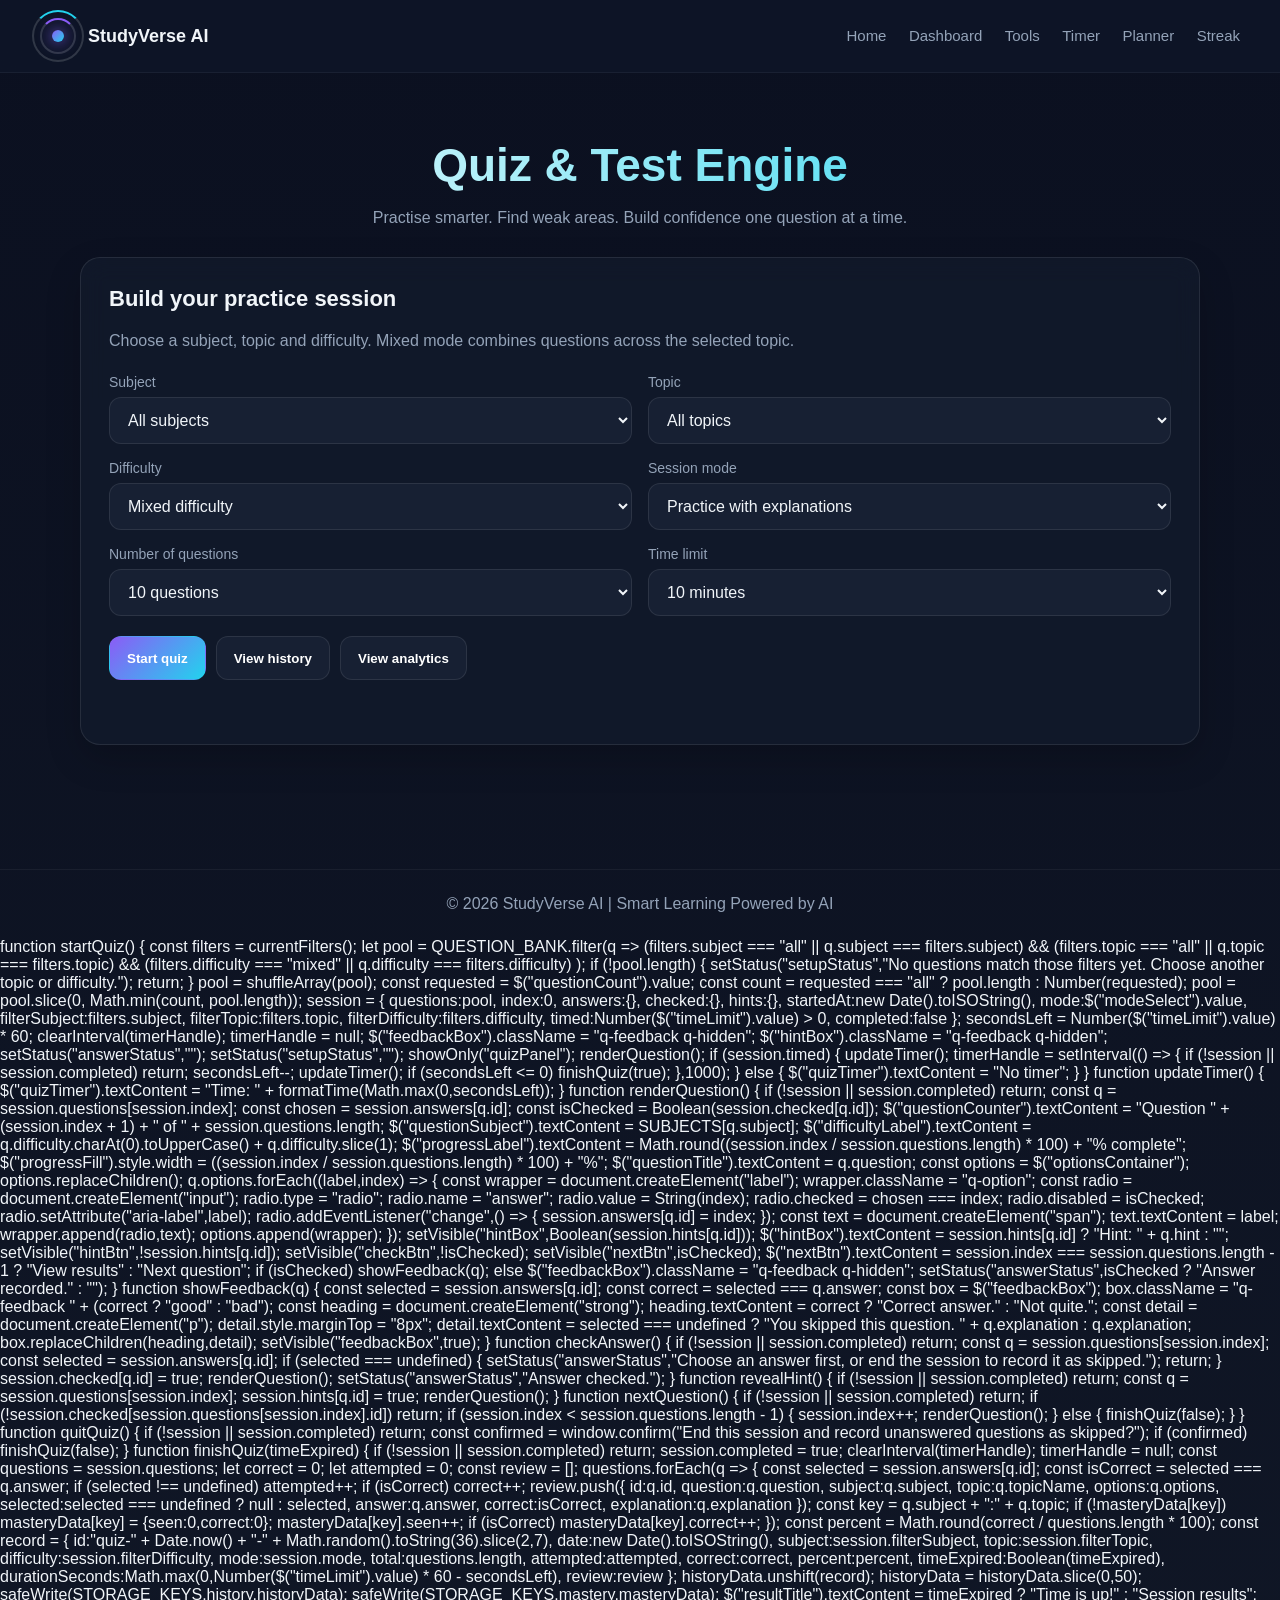
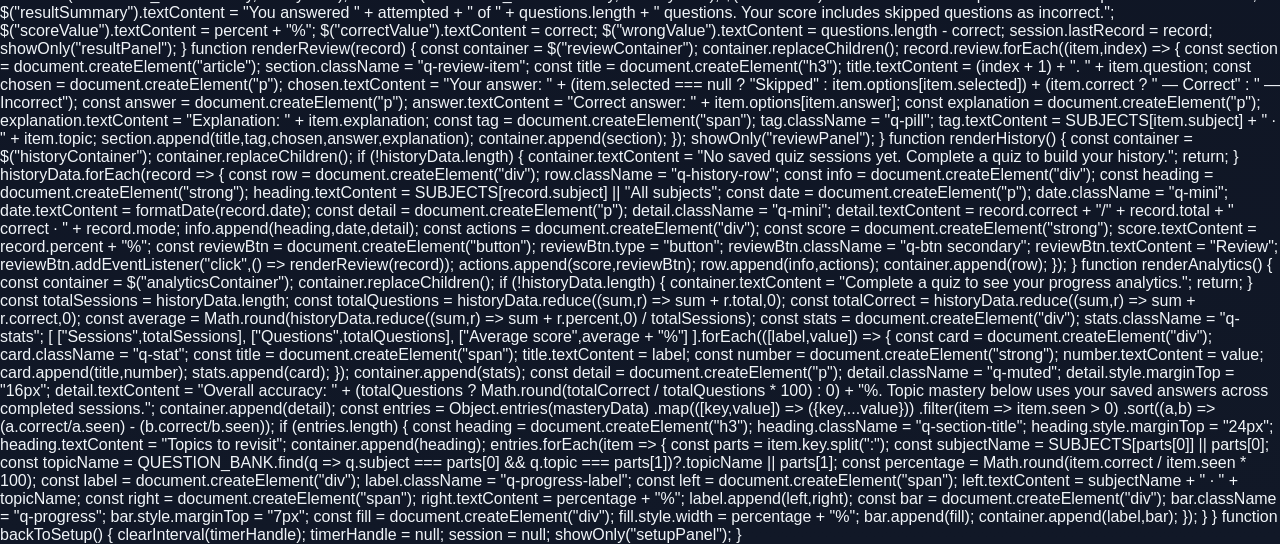
==== commit c40dc8b7: "Update quiz.html" ====
--- a/quiz.html
+++ b/quiz.html
@@ -525,7 +525,6 @@
   if ([...select.options].some(option => option.value === previous)) select.value = previous;
 }
 </script>
-<script>
 function startQuiz() {
   const filters = currentFilters();
   let pool = QUESTION_BANK.filter(q =>
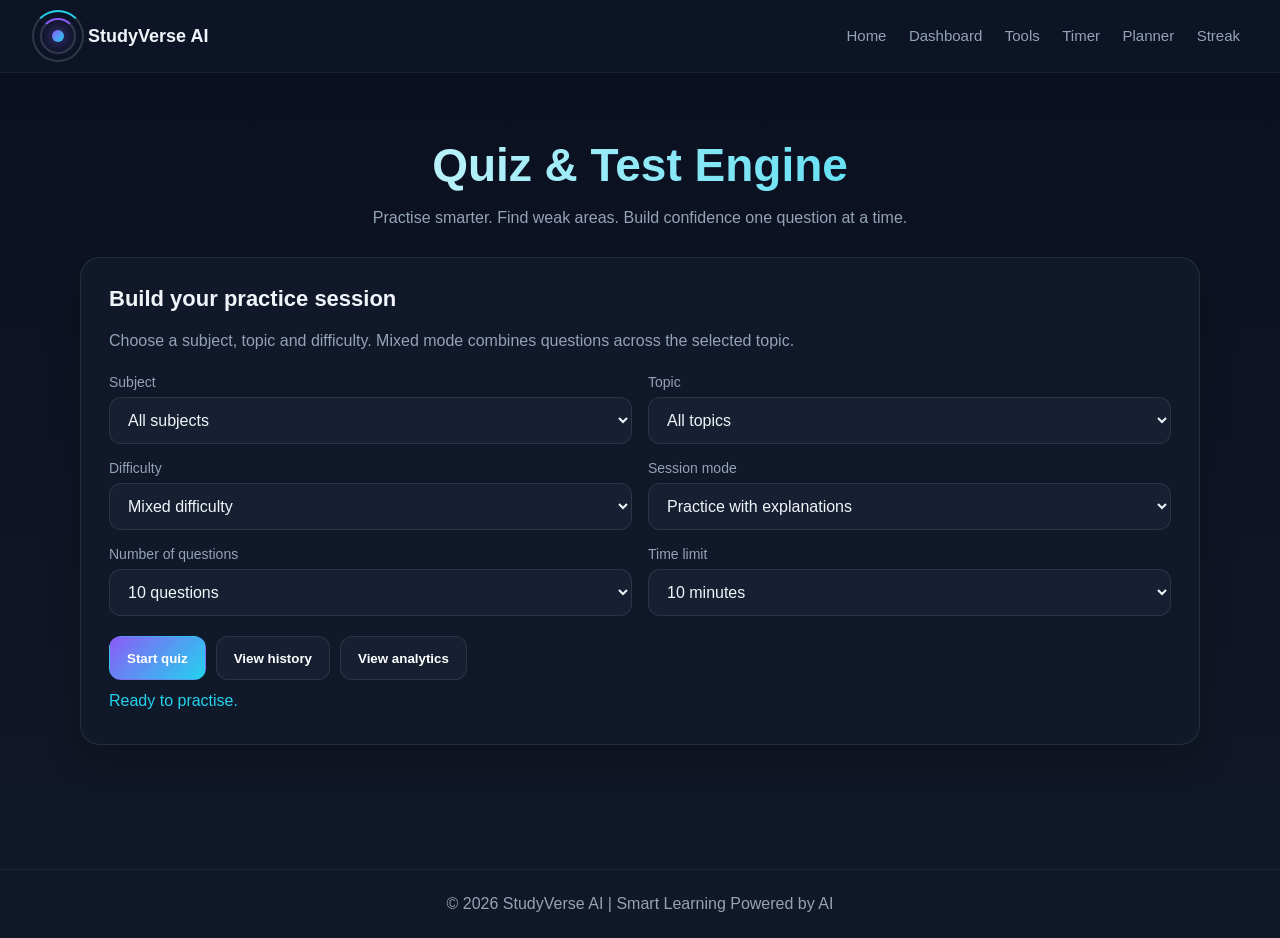
==== commit 42085299: "Update quiz.html" ====
--- a/quiz.html
+++ b/quiz.html
@@ -525,6 +525,7 @@
   if ([...select.options].some(option => option.value === previous)) select.value = previous;
 }
 </script>
+<script>
 function startQuiz() {
   const filters = currentFilters();
   let pool = QUESTION_BANK.filter(q =>
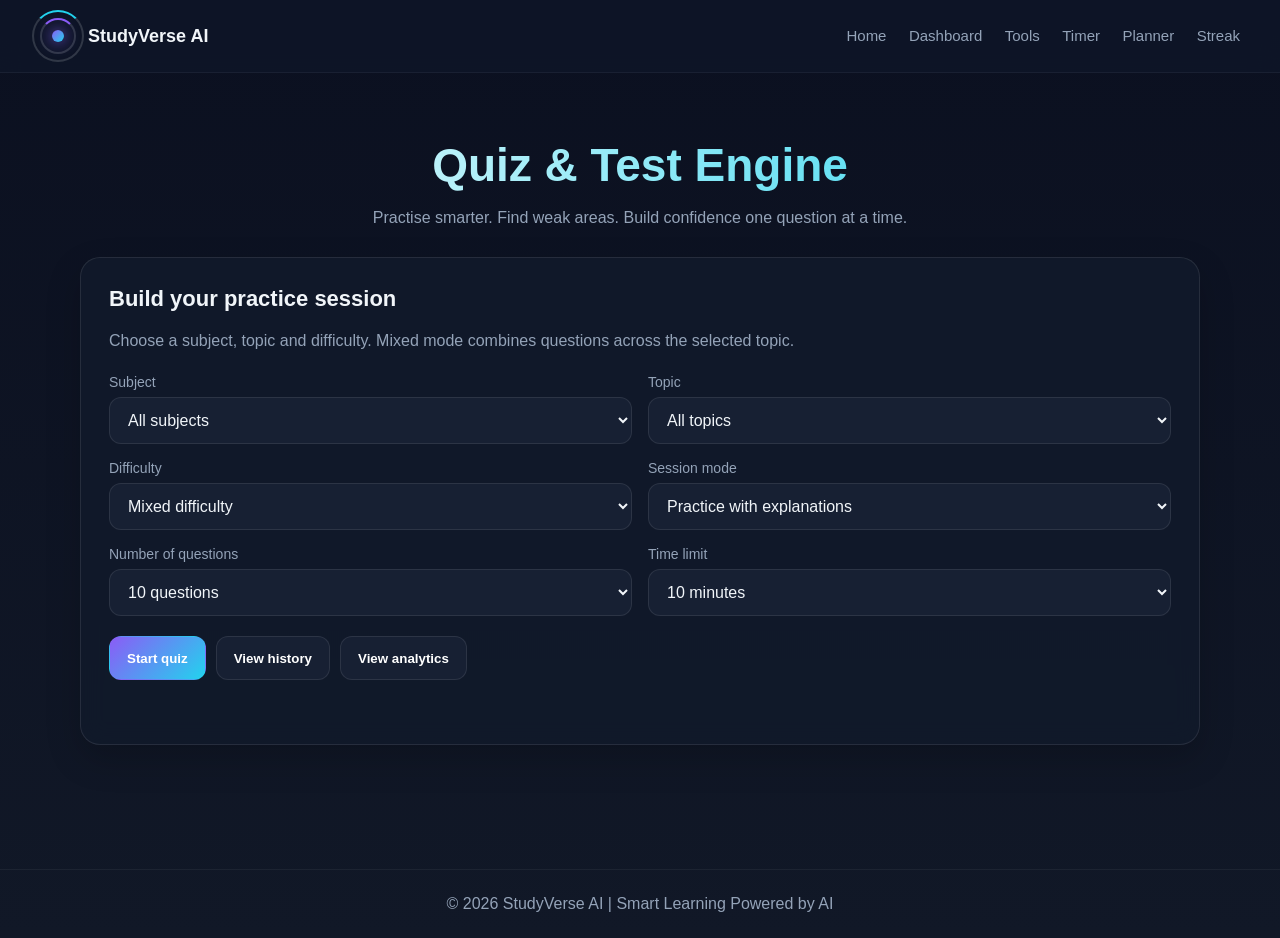
==== commit 39f8f4b7: "Update quiz.html" ====
--- a/quiz.html
+++ b/quiz.html
@@ -635,8 +635,11 @@
   $("nextBtn").textContent =
     session.index === session.questions.length - 1 ? "View results" : "Next question";
 
-  if (isChecked) showFeedback(q);
-  else $("feedbackBox").className = "q-feedback q-hidden";
+  if (isChecked && session.mode !== "exam") {
+  showFeedback(q);
+} else {
+  $("feedbackBox").className = "q-feedback q-hidden";
+} 
 
   setStatus("answerStatus",isChecked ? "Answer recorded." : "");
 }
@@ -657,37 +660,40 @@
   setVisible("feedbackBox",true);
 }
 
+
 function checkAnswer() {
   if (!session || session.completed) return;
+
   const q = session.questions[session.index];
   const selected = session.answers[q.id];
 
   if (selected === undefined) {
-    setStatus("answerStatus","Choose an answer first, or end the session to record it as skipped.");
+    setStatus(
+      "answerStatus",
+      "Choose an answer first."
+    );
     return;
   }
+
+  // Exam mode records the selected answer without
+  // revealing correctness before the final results.
+  if (session.mode === "exam") {
+    session.checked[q.id] = true;
+
+    if (session.index < session.questions.length - 1) {
+      session.index++;
+      renderQuestion();
+    } else {
+      finishQuiz(false);
+    }
+
+    return;
+  }
+
+  // Practice and learn modes reveal feedback.
   session.checked[q.id] = true;
   renderQuestion();
-  setStatus("answerStatus","Answer checked.");
-}
-
-function revealHint() {
-  if (!session || session.completed) return;
-  const q = session.questions[session.index];
-  session.hints[q.id] = true;
-  renderQuestion();
-}
-
-function nextQuestion() {
-  if (!session || session.completed) return;
-  if (!session.checked[session.questions[session.index].id]) return;
-
-  if (session.index < session.questions.length - 1) {
-    session.index++;
-    renderQuestion();
-  } else {
-    finishQuiz(false);
-  }
+  setStatus("answerStatus", "Answer checked.");
 }
 
 function quitQuiz() {
